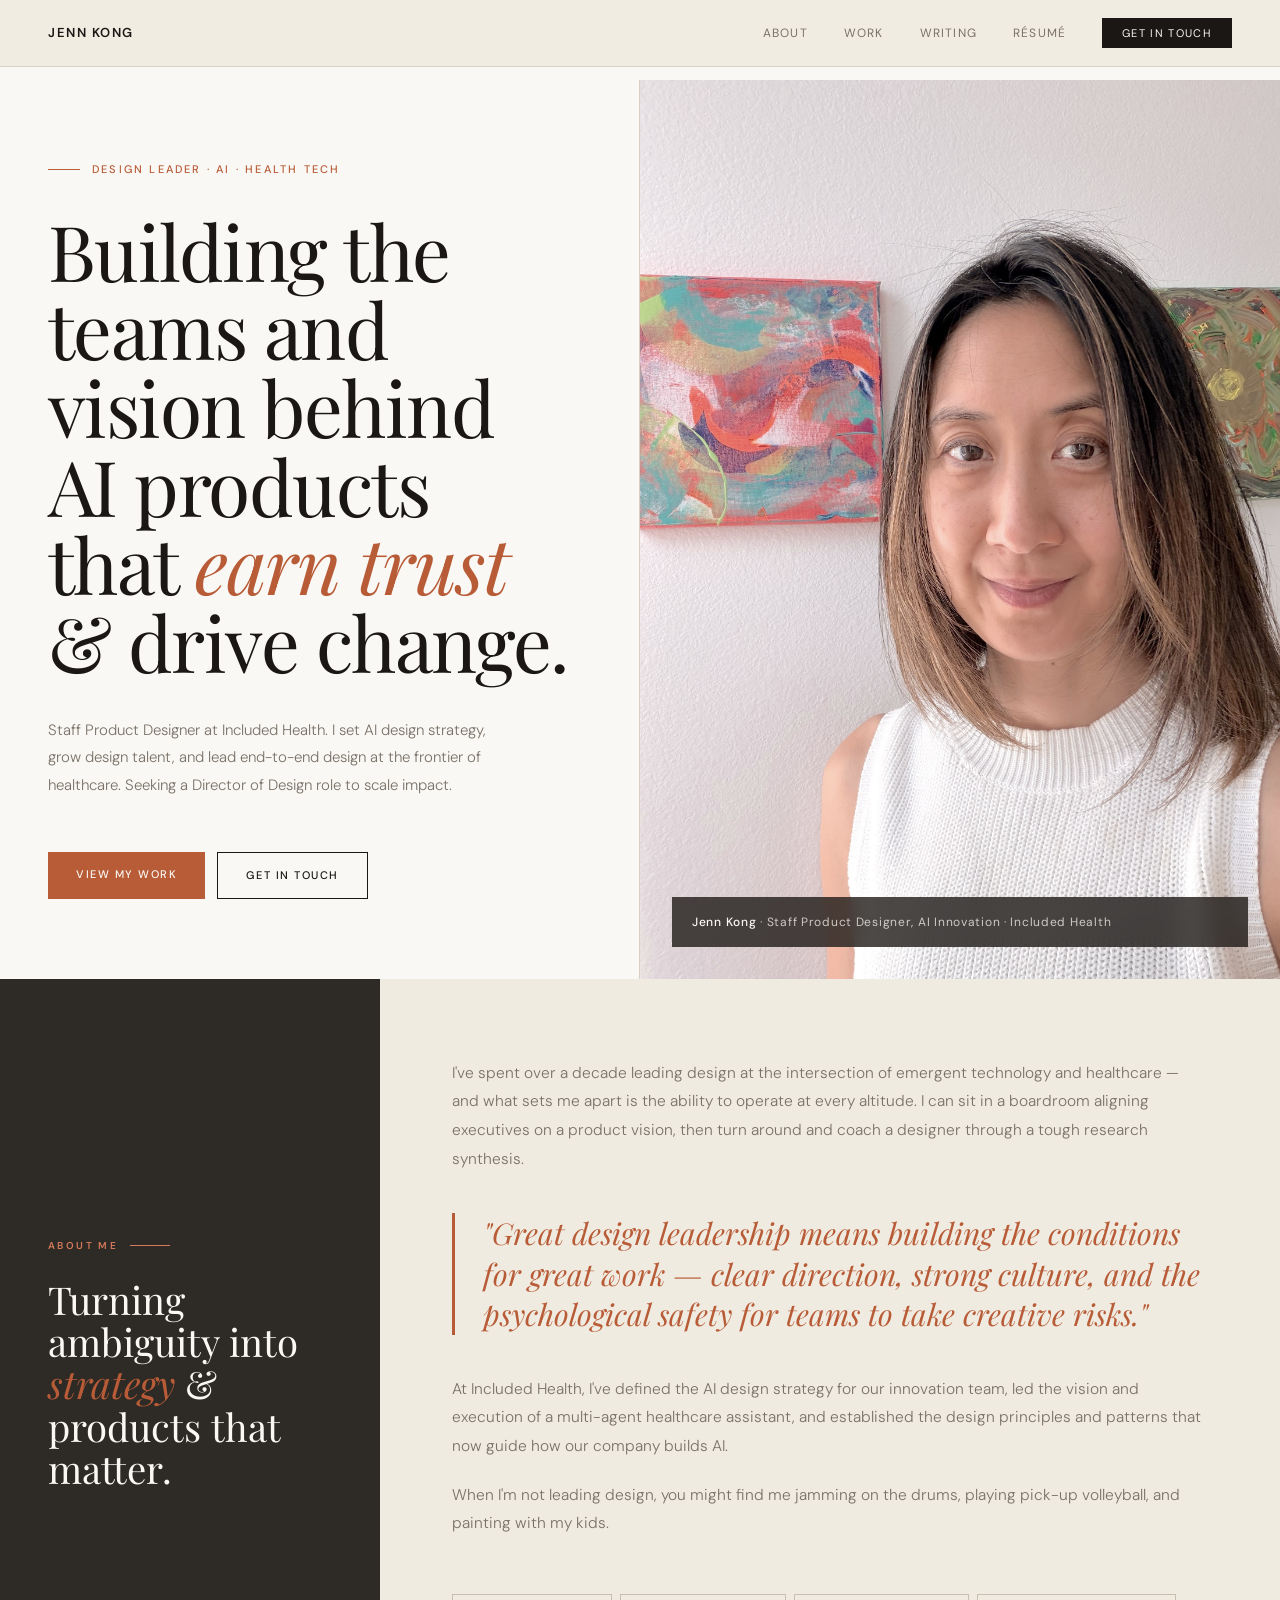
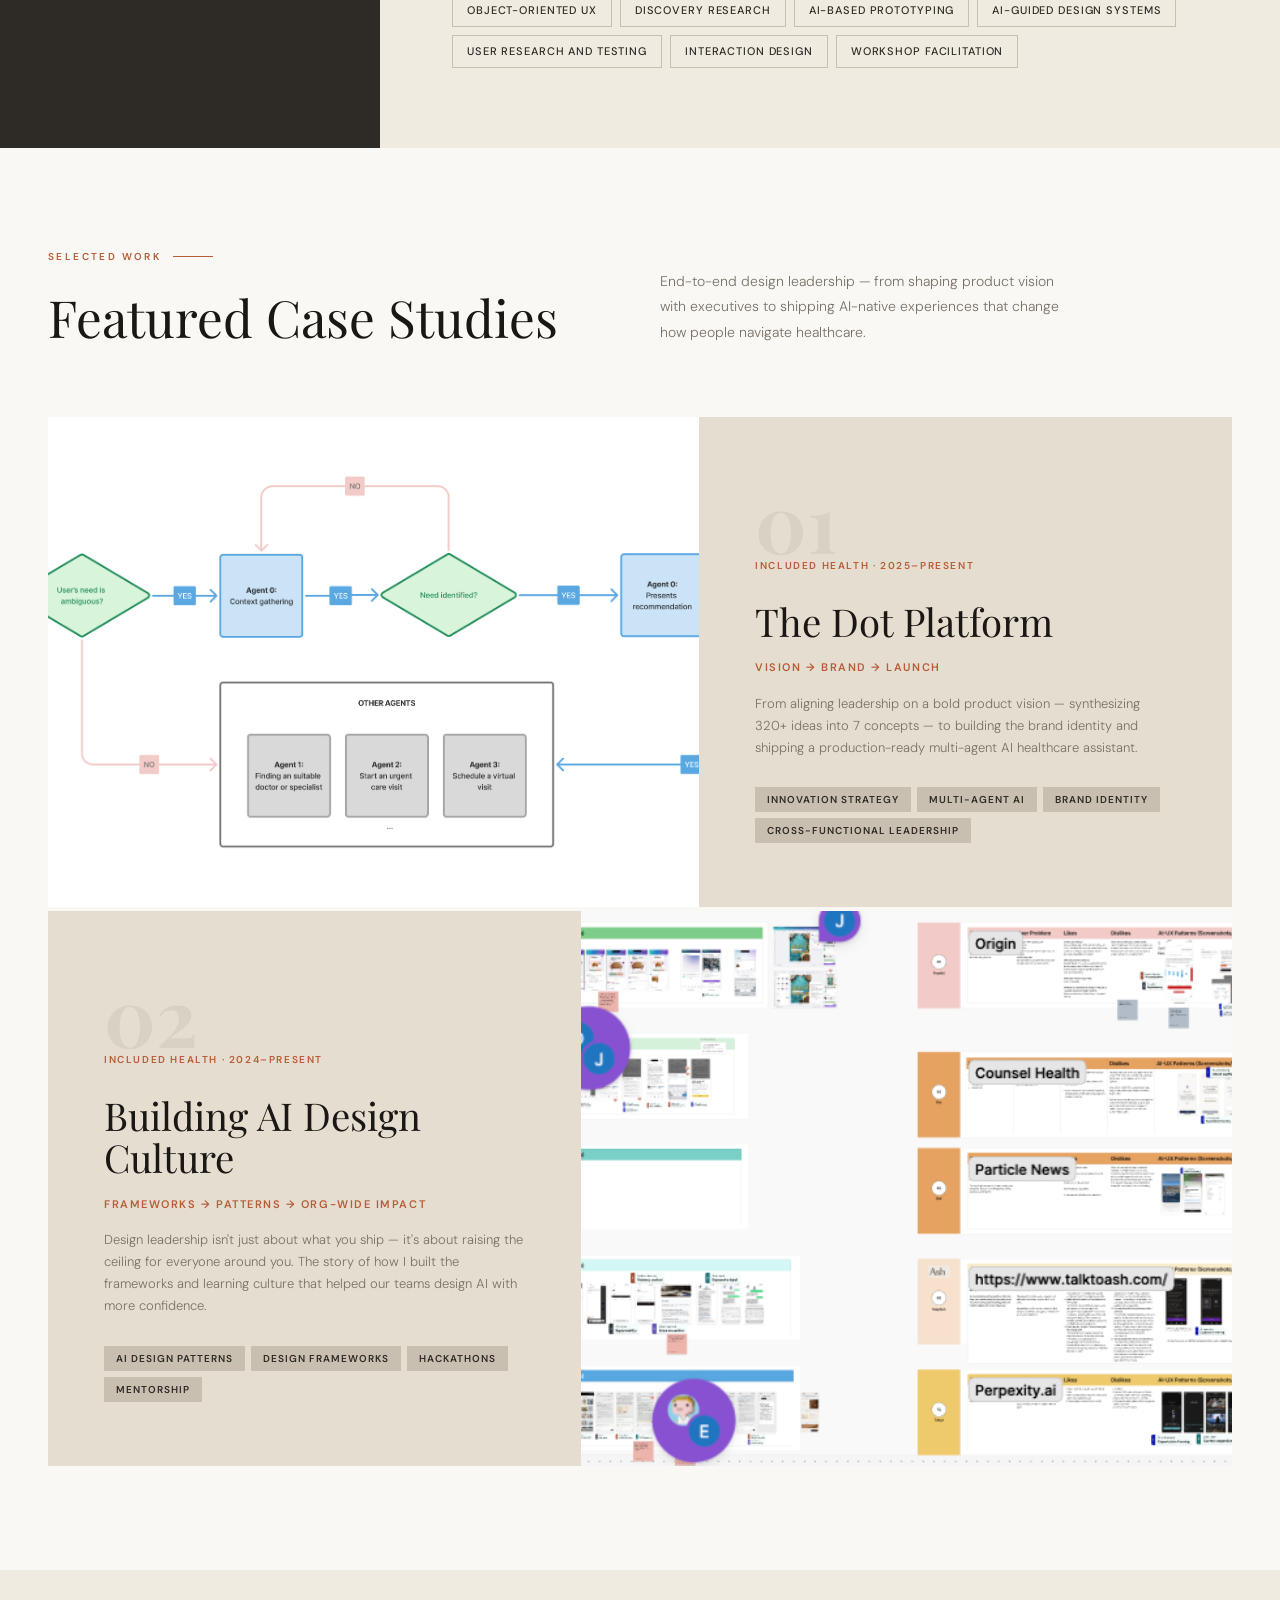
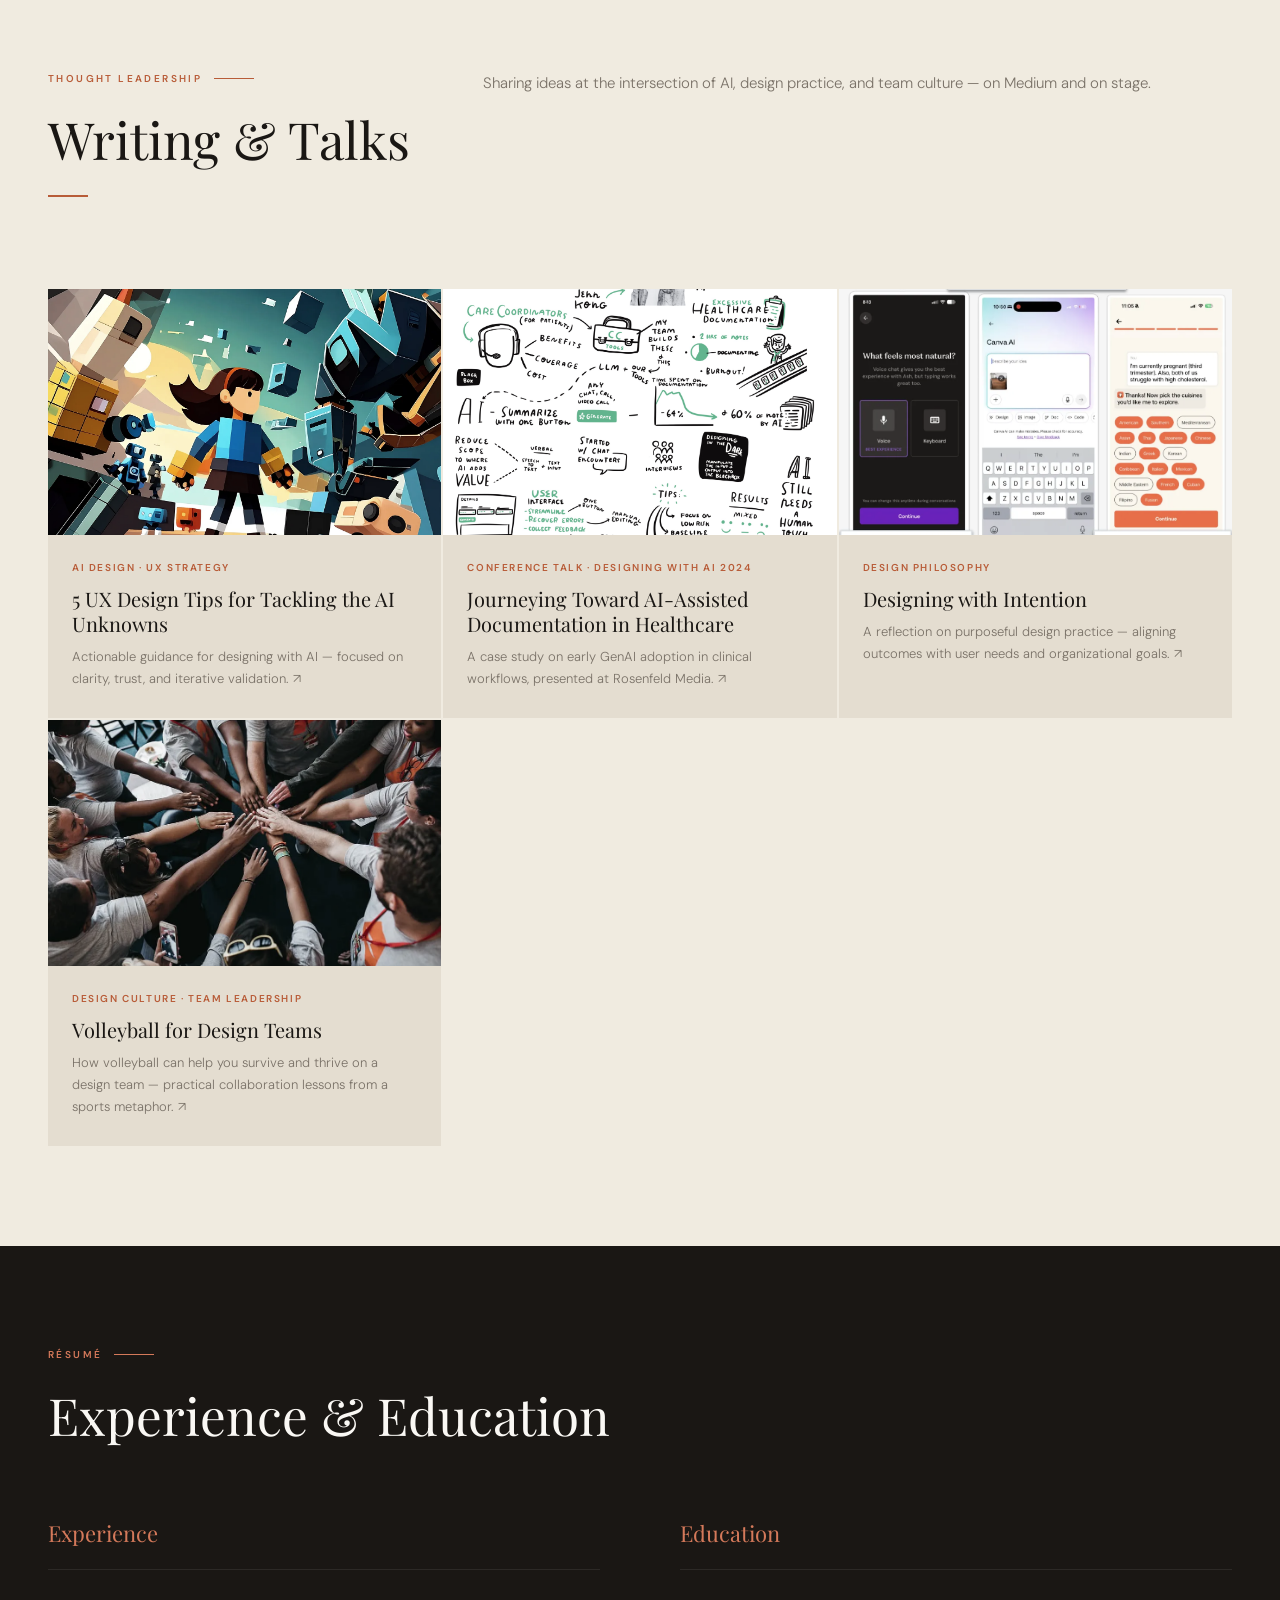
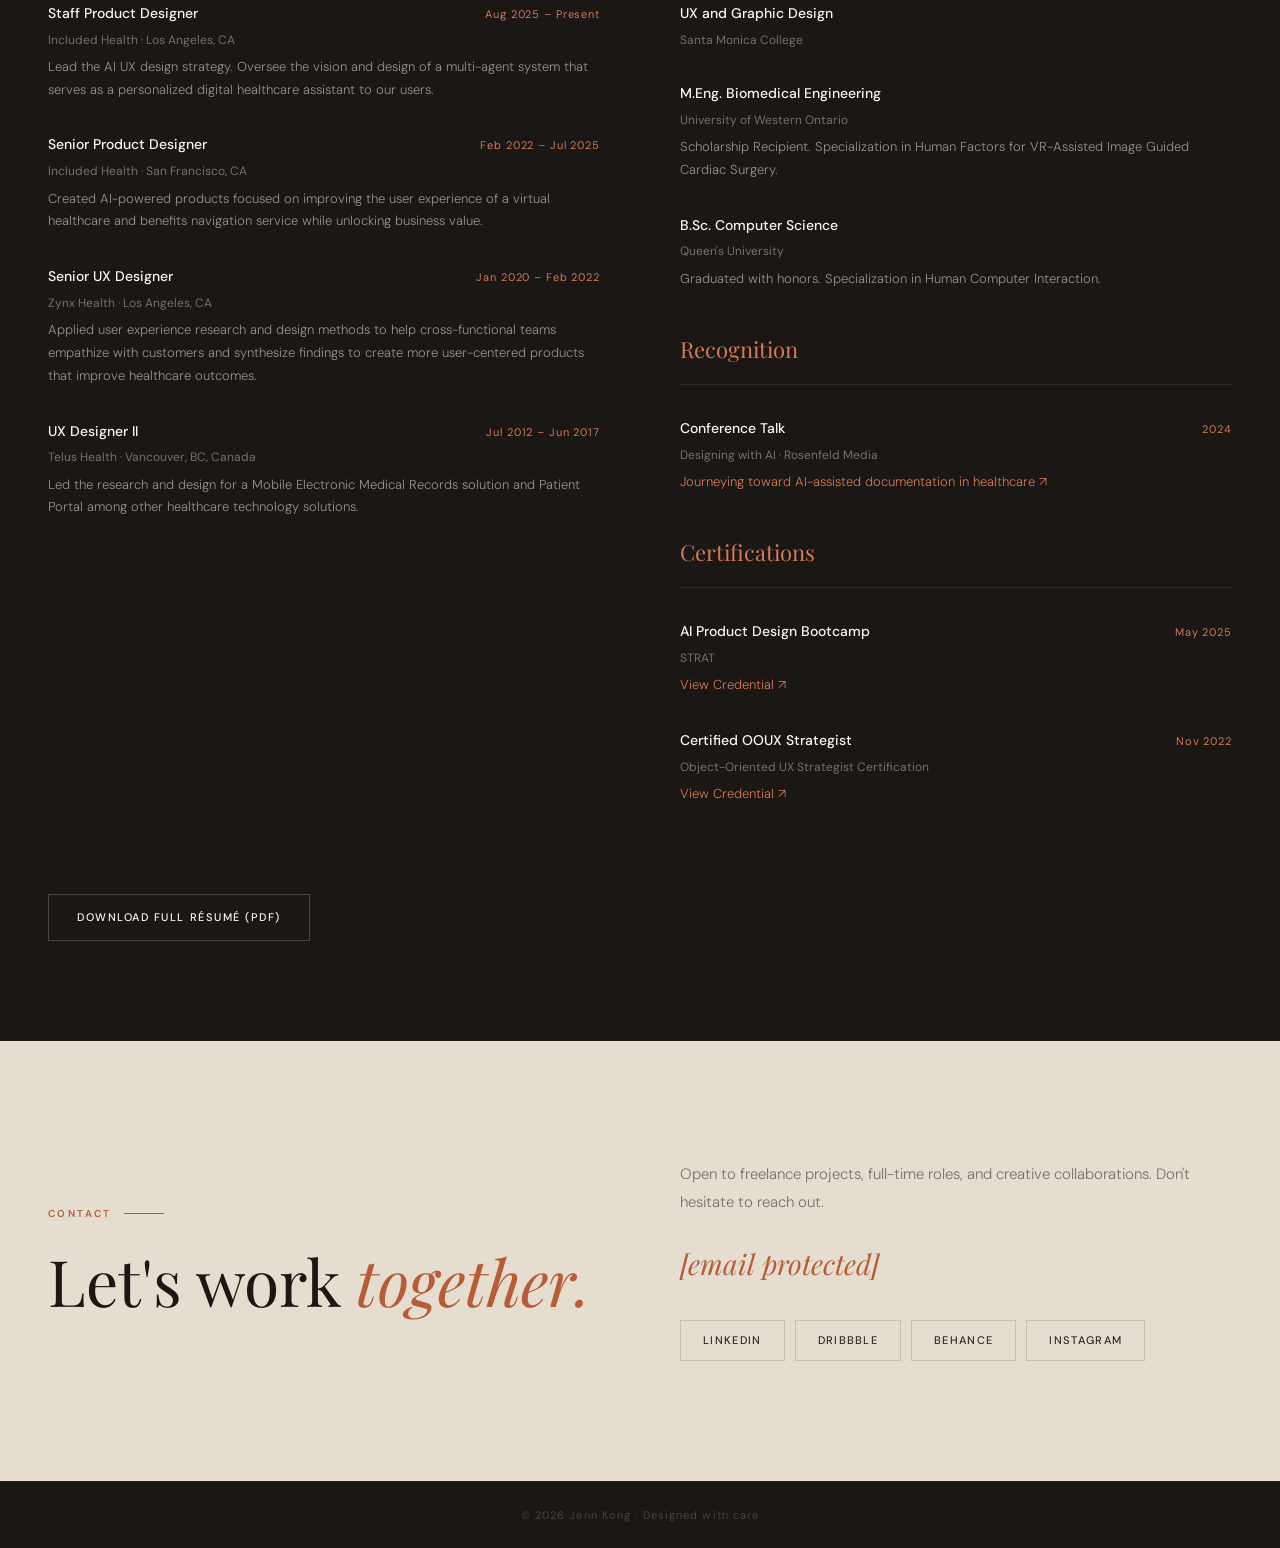
==== index.html @ 90f99210 "..." ====
<!DOCTYPE html>
<html lang="en">
<head>
  <meta charset="UTF-8" />
  <meta name="viewport" content="width=device-width, initial-scale=1.0" />
  <title>Jenn Kong — AI Design Leader</title>
  <link href="https://fonts.googleapis.com/css2?family=Playfair+Display:ital,wght@0,400;0,500;0,700;1,400;1,500&family=DM+Sans:wght@300;400;500;600&display=swap" rel="stylesheet" />
  <style>
    :root {
      --sand:      #f0ebe0;
      --stone:     #e4ddd0;
      --pebble:    #c8bfb0;
      --terra:     #b85c38;
      --terra-dk:  #8f3e22;
      --terra-lt:  #d4795a;
      --ink:       #1a1714;
      --charcoal:  #2e2a26;
      --mid:       #7a7268;
      --white:     #faf8f4;
      --border:    #d8d0c4;
    }

    *, *::before, *::after { box-sizing: border-box; margin: 0; padding: 0; }
    html { scroll-behavior: smooth; }

    body {
      font-family: 'DM Sans', sans-serif;
      background: var(--sand);
      color: var(--ink);
      font-size: 15px;
      line-height: 1.7;
      overflow-x: hidden;
    }

    /* ── NAV ── */
    nav {
      position: fixed; top: 0; left: 0; right: 0; z-index: 100;
      display: flex; justify-content: space-between; align-items: center;
      padding: 20px 48px;
      background: rgba(240,235,224,0.92);
      backdrop-filter: blur(20px);
      border-bottom: 1px solid var(--border);
    }
    .nav-logo {
      font-family: 'DM Sans', sans-serif;
      font-size: 13px; font-weight: 600; letter-spacing: 0.12em;
      color: var(--ink); text-decoration: none; text-transform: uppercase;
    }
    .nav-links { display: flex; gap: 36px; list-style: none; align-items: center; }
    .nav-links a {
      font-size: 12px; font-weight: 400; letter-spacing: 0.1em;
      text-transform: uppercase; color: var(--mid);
      text-decoration: none; transition: color 0.2s;
    }
    .nav-links a:hover { color: var(--terra); }
    .nav-cta {
      background: var(--ink); color: var(--white) !important;
      padding: 8px 20px; font-size: 11px !important; letter-spacing: 0.12em !important;
      transition: background 0.25s !important;
    }
    .nav-cta:hover { background: var(--terra) !important; color: var(--white) !important; }

    /* ── HERO ── */
    #hero {
      min-height: 100vh;
      display: grid;
      grid-template-columns: 1fr 1fr;
      padding-top: 80px;
      background: var(--white);
      overflow: hidden;
    }
    .hero-left {
      padding: 80px 64px 80px 48px;
      display: flex; flex-direction: column; justify-content: center;
      border-right: 1px solid var(--border);
    }
    .hero-eyebrow {
      font-size: 11px; font-weight: 500; letter-spacing: 0.2em;
      text-transform: uppercase; color: var(--terra);
      margin-bottom: 32px;
      display: flex; align-items: center; gap: 12px;
    }
    .hero-eyebrow::before {
      content: ''; width: 32px; height: 1px; background: var(--terra);
    }
    h1 {
      font-family: 'Playfair Display', serif;
      font-size: clamp(52px, 6vw, 82px);
      font-weight: 300; line-height: 1.02; letter-spacing: -0.02em;
      color: var(--ink); margin-bottom: 36px;
    }
    h1 em { font-style: italic; color: var(--terra); font-weight: 300; }
    .hero-sub {
      font-size: 15px; color: var(--mid); max-width: 440px;
      line-height: 1.85; margin-bottom: 52px; font-weight: 300;
    }
    .btn-row { display: flex; gap: 12px; flex-wrap: wrap; }
    .btn {
      display: inline-block; padding: 13px 28px;
      font-family: 'DM Sans', sans-serif;
      font-size: 11px; font-weight: 500; letter-spacing: 0.14em;
      text-transform: uppercase; text-decoration: none;
      transition: all 0.3s;
    }
    .btn-primary { background: var(--terra); color: var(--white); }
    .btn-primary:hover { background: var(--terra-dk); transform: translateY(-2px); }
    .btn-outline { background: transparent; color: var(--ink); border: 1px solid var(--ink); }
    .btn-outline:hover { background: var(--ink); color: var(--white); transform: translateY(-2px); }

    .hero-right {
      position: relative; overflow: hidden;
      background: var(--stone);
    }
    .hero-right img {
      width: 100%; height: 100%; object-fit: cover;
      filter: grayscale(20%);
      transition: filter 0.6s ease;
    }
    .hero-right:hover img { filter: grayscale(0%); }
    .hero-caption {
      position: absolute; bottom: 32px; left: 32px; right: 32px;
      background: rgba(26,23,20,0.78); backdrop-filter: blur(8px);
      padding: 16px 20px;
    }
    .hero-caption p {
      font-size: 12px; color: rgba(250,248,244,0.75);
      letter-spacing: 0.06em; line-height: 1.5;
    }
    .hero-caption strong { color: var(--white); font-weight: 500; }

    /* ── SECTION LABEL ── */
    .section-label {
      font-size: 10px; font-weight: 600; letter-spacing: 0.24em;
      text-transform: uppercase; color: var(--terra);
      margin-bottom: 24px;
      display: flex; align-items: center; gap: 12px;
    }
    .section-label::after {
      content: ''; flex: 1; max-width: 40px; height: 1px; background: var(--terra);
    }
    h2 {
      font-family: 'Playfair Display', serif;
      font-size: clamp(36px, 4vw, 54px); font-weight: 300;
      line-height: 1.1; color: var(--ink);
    }
    h2 em { font-style: italic; color: var(--terra); }
    .divider { width: 40px; height: 2px; background: var(--terra); margin: 28px 0; }

    /* ── ABOUT ── */
    #about {
      background: var(--sand);
      padding: 0;
      display: grid;
      grid-template-columns: 380px 1fr;
      min-height: 80vh;
    }
    .about-sidebar {
      background: var(--charcoal);
      padding: 80px 48px;
      display: flex; flex-direction: column; justify-content: center;
    }
    .about-sidebar .section-label { color: var(--terra-lt); }
    .about-sidebar .section-label::after { background: var(--terra-lt); }
    .about-sidebar h2 { color: var(--white); font-size: clamp(28px, 3vw, 40px); }
    .about-main { padding: 80px 72px; display: flex; flex-direction: column; justify-content: center; }
    .about-text p { color: var(--mid); margin-bottom: 20px; font-size: 15.5px; line-height: 1.85; font-weight: 300; }
    .pull-quote {
      font-family: 'Playfair Display', serif;
      font-size: clamp(22px, 2.5vw, 30px); font-style: italic;
      font-weight: 300; color: var(--terra);
      line-height: 1.35; margin: 40px 0;
      padding-left: 28px;
      border-left: 3px solid var(--terra);
    }
    .skills-list { display: flex; flex-wrap: wrap; gap: 8px; margin-top: 36px; }
    .skill-chip {
      padding: 6px 14px; font-size: 11px; font-weight: 500;
      letter-spacing: 0.08em; text-transform: uppercase;
      background: transparent; color: var(--charcoal);
      border: 1px solid var(--pebble);
      transition: all 0.25s;
    }
    .skill-chip:hover { background: var(--charcoal); color: var(--sand); border-color: var(--charcoal); }

    /* ── PROJECTS ── */
    #projects { background: var(--white); padding: 100px 48px; }
    .projects-header {
      display: grid; grid-template-columns: 1fr 1fr;
      align-items: end; gap: 40px; margin-bottom: 72px;
    }
    .projects-header-right p {
      font-size: 14px; color: var(--mid); line-height: 1.8; font-weight: 300;
      max-width: 400px;
    }

    /* Featured cards — asymmetric editorial layout */
    .featured-card {
      display: grid; grid-template-columns: 55% 1fr;
      background: var(--sand); overflow: hidden;
      margin-bottom: 4px;
      text-decoration: none; color: inherit;
      transition: opacity 0.3s;
    }
    .featured-card:hover { opacity: 0.92; }
    .featured-card-reverse { grid-template-columns: 1fr 55%; }
    .featured-card-reverse .featured-card-img { order: 2; }
    .featured-card-reverse .featured-card-info { order: 1; }

    .featured-card-img {
      overflow: hidden; aspect-ratio: unset; min-height: 420px;
    }
    .featured-card-img .project-img {
      width: 100%; height: 100%; object-fit: cover;
      filter: grayscale(30%);
      transition: filter 0.6s ease, transform 0.6s ease;
    }
    .featured-card:hover .featured-card-img .project-img {
      filter: grayscale(0%); transform: scale(1.03);
    }
    .featured-card-info {
      padding: 64px 56px;
      display: flex; flex-direction: column; justify-content: center; gap: 16px;
      background: var(--stone);
    }
    .featured-card-num {
      font-family: 'Playfair Display', serif;
      font-size: 80px; font-weight: 700; color: rgba(26,23,20,0.06);
      line-height: 1; margin-bottom: -20px;
    }
    .featured-card-title {
      font-family: 'Playfair Display', serif;
      font-size: clamp(28px, 3vw, 40px); font-weight: 300;
      color: var(--ink); line-height: 1.1;
    }
    .featured-card-subtitle {
      font-size: 11px; font-weight: 600; letter-spacing: 0.14em;
      color: var(--terra); text-transform: uppercase;
    }
    .featured-card-tags { display: flex; flex-wrap: wrap; gap: 6px; margin-top: 12px; }
    .featured-tag {
      padding: 4px 12px; font-size: 10px; font-weight: 600;
      letter-spacing: 0.1em; text-transform: uppercase;
      background: var(--pebble); color: var(--charcoal);
    }
    @media (max-width: 900px) {
      .featured-card, .featured-card-reverse { grid-template-columns: 1fr; }
      .featured-card-reverse .featured-card-img { order: 0; }
      .featured-card-reverse .featured-card-info { order: 0; }
      .featured-card-img { min-height: 280px; }
      .featured-card-info { padding: 40px 32px; }
    }

    /* Writing grid */
    #writing { background: var(--sand); padding: 100px 48px; }
    .writing-header {
      display: grid; grid-template-columns: 1fr 2fr;
      gap: 60px; align-items: start; margin-bottom: 64px;
    }
    .projects-grid { display: grid; grid-template-columns: repeat(3, 1fr); gap: 2px; }
    .project-card {
      background: var(--stone); overflow: hidden;
      text-decoration: none; color: inherit; display: block;
      transition: background 0.3s;
    }
    .project-card:hover { background: var(--pebble); }
    .project-thumb {
      aspect-ratio: 16/10; overflow: hidden; position: relative;
      display: flex; align-items: center; justify-content: center;
      font-size: 11px; letter-spacing: 0.1em; text-transform: uppercase;
      color: var(--mid);
    }
    .project-thumb-1, .project-thumb-2, .project-thumb-3,
    .project-thumb-4, .project-thumb-5, .project-thumb-6 {
      background: var(--charcoal);
    }
    .project-info { padding: 24px 24px 28px; }
    .project-category {
      font-size: 10px; letter-spacing: 0.16em; text-transform: uppercase;
      color: var(--terra); font-weight: 600; margin-bottom: 10px;
    }
    .project-title {
      font-family: 'Playfair Display', serif;
      font-size: 20px; font-weight: 300; color: var(--ink);
      margin-bottom: 10px; line-height: 1.25;
    }
    .project-desc { font-size: 13px; color: var(--mid); line-height: 1.7; font-weight: 300; }

    .project-img {
      width: 100%; height: 100%; object-fit: cover;
      filter: grayscale(20%);
      transition: filter 0.5s ease, transform 0.5s ease;
      display: block;
    }
    .project-card:hover .project-img { filter: grayscale(0%); transform: scale(1.04); }
    .project-thumb img.project-img { position: absolute; inset: 0; }

    /* ── RESUME ── */
    #resume {
      background: var(--ink); color: var(--white);
      padding: 100px 48px;
    }
    #resume .section-label { color: var(--terra-lt); }
    #resume .section-label::after { background: var(--terra-lt); }
    #resume h2 { color: var(--white); margin-bottom: 72px; }
    .resume-layout { display: grid; grid-template-columns: 1fr 1fr; gap: 80px; }
    .resume-section h3 {
      font-family: 'Playfair Display', serif;
      font-size: 22px; font-weight: 300; color: var(--terra-lt);
      margin-bottom: 32px; padding-bottom: 16px;
      border-bottom: 1px solid rgba(255,255,255,0.08);
    }
    .resume-item { margin-bottom: 32px; }
    .resume-item-header {
      display: flex; justify-content: space-between; align-items: baseline;
      margin-bottom: 4px; gap: 12px;
    }
    .resume-role { font-weight: 500; font-size: 14px; color: var(--white); }
    .resume-date {
      font-size: 11px; color: var(--terra-lt); letter-spacing: 0.08em;
      white-space: nowrap; font-weight: 400;
    }
    .resume-place { font-size: 12px; color: rgba(250,248,244,0.4); margin-bottom: 6px; }
    .resume-desc { font-size: 13px; color: rgba(250,248,244,0.55); line-height: 1.75; font-weight: 300; }
    .resume-desc a { color: var(--terra-lt); text-decoration: none; }
    .resume-desc a:hover { opacity: 0.75; }
    .resume-btn-row { margin-top: 56px; }

    /* ── CONTACT ── */
    #contact { background: var(--stone); padding: 120px 48px; }
    .contact-inner {
      display: grid; grid-template-columns: 1fr 1fr;
      gap: 80px; align-items: center;
    }
    .contact-left h2 { font-size: clamp(42px, 5vw, 72px); }
    .contact-right { display: flex; flex-direction: column; gap: 24px; }
    .contact-sub {
      font-size: 15px; color: var(--mid); line-height: 1.85; font-weight: 300;
    }
    .contact-email {
      font-family: 'Playfair Display', serif;
      font-size: clamp(20px, 2.5vw, 28px); font-style: italic;
      color: var(--terra); text-decoration: none; font-weight: 300;
      transition: color 0.2s;
    }
    .contact-email:hover { color: var(--terra-dk); }
    .contact-links { display: flex; gap: 10px; flex-wrap: wrap; margin-top: 8px; }
    .contact-link {
      display: inline-block; padding: 10px 22px;
      font-size: 11px; font-weight: 500; letter-spacing: 0.12em;
      text-transform: uppercase; text-decoration: none;
      border: 1px solid var(--pebble); color: var(--charcoal);
      transition: all 0.3s;
    }
    .contact-link:hover { background: var(--ink); color: var(--white); border-color: var(--ink); }

    /* ── FOOTER ── */
    footer {
      background: var(--ink); color: rgba(250,248,244,0.2);
      text-align: center; font-size: 11px; letter-spacing: 0.1em;
      padding: 24px 48px; border-top: 1px solid rgba(255,255,255,0.05);
    }

    /* ── ANIMATIONS ── */
    @keyframes fadeUp {
      from { opacity: 0; transform: translateY(32px); }
      to   { opacity: 1; transform: translateY(0); }
    }
    .reveal {
      opacity: 0; transform: translateY(24px);
      transition: opacity 0.9s cubic-bezier(0.16,1,0.3,1), transform 0.9s cubic-bezier(0.16,1,0.3,1);
    }
    .reveal.visible { opacity: 1; transform: translateY(0); }

    /* ── RESPONSIVE ── */
    @media (max-width: 1024px) {
      #hero { grid-template-columns: 1fr; }
      .hero-right { min-height: 50vw; }
      #about { grid-template-columns: 1fr; }
      .about-sidebar { padding: 60px 40px; }
      .about-main { padding: 60px 40px; }
      .projects-header { grid-template-columns: 1fr; }
      .contact-inner { grid-template-columns: 1fr; }
      .writing-header { grid-template-columns: 1fr; }
    }
    @media (max-width: 900px) {
      nav { padding: 18px 24px; }
      #hero, #about { padding-top: 0; }
      .hero-left { padding: 60px 28px; }
      #projects, #writing, #resume, #contact { padding: 72px 28px; }
      .resume-layout { grid-template-columns: 1fr; gap: 48px; }
      .projects-grid { grid-template-columns: 1fr 1fr; }
    }
    @media (max-width: 600px) {
      .nav-links { display: none; }
      .projects-grid { grid-template-columns: 1fr; }
    }
  </style>
</head>
<body>

  <!-- NAV -->
  <nav>
    <a href="#hero" class="nav-logo">Jenn Kong</a>
    <ul class="nav-links">
      <li><a href="#about">About</a></li>
      <li><a href="#projects">Work</a></li>
      <li><a href="#writing">Writing</a></li>
      <li><a href="#resume">Résumé</a></li>
      <li><a href="#contact" class="nav-cta">Get In Touch</a></li>
    </ul>
  </nav>

  <!-- HERO -->
  <section id="hero">
    <div class="hero-left">
      <div class="hero-eyebrow">Design Leader · AI · Health Tech</div>
      <h1>Building the teams and vision behind AI products that <em>earn trust</em> & drive change.</h1>
      <p class="hero-sub">Staff Product Designer at Included Health. I set AI design strategy, grow design talent, and lead end-to-end design at the frontier of healthcare. Seeking a Director of Design role to scale impact.</p>
      <div class="btn-row">
        <a href="#projects" class="btn btn-primary">View My Work</a>
        <a href="#contact" class="btn btn-outline">Get In Touch</a>
      </div>
    </div>
    <div class="hero-right">
      <img src="images/profilepic.jpeg" alt="Jenn Kong" />
      <div class="hero-caption">
        <p><strong>Jenn Kong</strong> · Staff Product Designer, AI Innovation · Included Health</p>
      </div>
    </div>
  </section>

  <!-- ABOUT -->
  <section id="about">
    <div class="about-sidebar reveal">
      <div class="section-label">About Me</div>
      <h2>Turning ambiguity into <em>strategy</em> & products that matter.</h2>
    </div>
    <div class="about-main reveal">
      <div class="about-text">
        <p>I've spent over a decade leading design at the intersection of emergent technology and healthcare — and what sets me apart is the ability to operate at every altitude. I can sit in a boardroom aligning executives on a product vision, then turn around and coach a designer through a tough research synthesis.</p>
        <div class="pull-quote">"Great design leadership means building the conditions for great work — clear direction, strong culture, and the psychological safety for teams to take creative risks."</div>
        <p>At Included Health, I've defined the AI design strategy for our innovation team, led the vision and execution of a multi-agent healthcare assistant, and established the design principles and patterns that now guide how our company builds AI.</p>
        <p>When I'm not leading design, you might find me jamming on the drums, playing pick-up volleyball, and painting with my kids.</p>
      </div>
      <div class="skills-list">
        <span class="skill-chip">Object-oriented UX</span>
        <span class="skill-chip">Discovery Research</span>
        <span class="skill-chip">AI-based Prototyping</span>
        <span class="skill-chip">AI-guided Design Systems</span>
        <span class="skill-chip">User Research and Testing</span>
        <span class="skill-chip">Interaction Design</span>
        <span class="skill-chip">Workshop Facilitation</span>
      </div>
    </div>
  </section>

  <!-- PROJECTS -->
  <section id="projects">
    <div class="projects-header reveal">
      <div>
        <div class="section-label">Selected Work</div>
        <h2>Featured Case Studies</h2>
      </div>
      <div class="projects-header-right">
        <p>End-to-end design leadership — from shaping product vision with executives to shipping AI-native experiences that change how people navigate healthcare.</p>
      </div>
    </div>

    <a href="case-studies/DotPlatform.html" class="featured-card reveal">
      <div class="featured-card-img">
        <img src="images/multi-agent-flow.png" alt="The Dot Platform" class="project-img" />
      </div>
      <div class="featured-card-info">
        <div class="featured-card-num">01</div>
        <div class="project-category">Included Health · 2025–Present</div>
        <div class="featured-card-title">The Dot Platform</div>
        <p class="featured-card-subtitle">Vision → Brand → Launch</p>
        <p class="project-desc">From aligning leadership on a bold product vision — synthesizing 320+ ideas into 7 concepts — to building the brand identity and shipping a production-ready multi-agent AI healthcare assistant.</p>
        <div class="featured-card-tags">
          <span class="featured-tag">Innovation Strategy</span>
          <span class="featured-tag">Multi-Agent AI</span>
          <span class="featured-tag">Brand Identity</span>
          <span class="featured-tag">Cross-functional Leadership</span>
        </div>
      </div>
    </a>

    <a href="case-studies/design-system.html" class="featured-card featured-card-reverse reveal">
      <div class="featured-card-img">
        <img src="images/AI-Design-Patterns-workshop.png" alt="Building AI Design Culture" class="project-img" />
      </div>
      <div class="featured-card-info">
        <div class="featured-card-num">02</div>
        <div class="project-category">Included Health · 2024–Present</div>
        <div class="featured-card-title">Building AI Design Culture</div>
        <p class="featured-card-subtitle">Frameworks → Patterns → Org-wide Impact</p>
        <p class="project-desc">Design leadership isn't just about what you ship — it's about raising the ceiling for everyone around you. The story of how I built the frameworks and learning culture that helped our teams design AI with more confidence.</p>
        <div class="featured-card-tags">
          <span class="featured-tag">AI Design Patterns</span>
          <span class="featured-tag">Design Frameworks</span>
          <span class="featured-tag">Hackathons</span>
          <span class="featured-tag">Mentorship</span>
        </div>
      </div>
    </a>
  </section>

  <!-- WRITING -->
  <section id="writing">
    <div class="writing-header reveal">
      <div>
        <div class="section-label">Thought Leadership</div>
        <h2>Writing &amp; Talks</h2>
        <div class="divider"></div>
      </div>
      <div>
        <p style="font-size:15px; color:var(--mid); line-height:1.85; font-weight:300;">Sharing ideas at the intersection of AI, design practice, and team culture — on Medium and on stage.</p>
      </div>
    </div>
    <div class="projects-grid">

      <a href="https://medium.com/@jennifer.kong/5-ux-design-tips-for-tackling-the-ai-unknowns-27feb97d7f80" target="_blank" class="project-card reveal">
        <div class="project-thumb project-thumb-4" style="padding:0; position:relative;">
          <img src="images/writing-ai-tips.webp" alt="5 UX Design Tips for Tackling the AI Unknowns" class="project-img" onerror="this.style.display='none'; this.parentElement.style.display='flex'; this.parentElement.innerHTML='<span style=\'font-size:11px;letter-spacing:0.1em;text-transform:uppercase;color:var(--mid)\'>Medium · Article</span>';" />
        </div>
        <div class="project-info">
          <div class="project-category">AI Design · UX Strategy</div>
          <div class="project-title">5 UX Design Tips for Tackling the AI Unknowns</div>
          <p class="project-desc">Actionable guidance for designing with AI — focused on clarity, trust, and iterative validation. ↗</p>
        </div>
      </a>

      <a href="https://rosenverse.rosenfeldmedia.com/videos/case-study-journeying-toward-ai-assisted-documentation-in-healthcare" target="_blank" class="project-card reveal">
        <div class="project-thumb project-thumb-3" style="padding:0; position:relative;">
          <img src="images/writing-rosenfeld-talk.png" alt="Journeying Toward AI-Assisted Documentation in Healthcare" class="project-img" onerror="this.style.display='none'; this.parentElement.style.display='flex'; this.parentElement.innerHTML='<span style=\'font-size:11px;letter-spacing:0.1em;text-transform:uppercase;color:var(--mid)\'>Rosenfeld · Talk</span>';" />
        </div>
        <div class="project-info">
          <div class="project-category">Conference Talk · Designing with AI 2024</div>
          <div class="project-title">Journeying Toward AI-Assisted Documentation in Healthcare</div>
          <p class="project-desc">A case study on early GenAI adoption in clinical workflows, presented at Rosenfeld Media. ↗</p>
        </div>
      </a>

      <a href="https://medium.com/@jennifer.kong/designing-with-intention-16508daa57da" target="_blank" class="project-card reveal">
        <div class="project-thumb project-thumb-5" style="padding:0; position:relative;">
          <img src="images/writing-designing-intention.webp" alt="Designing with Intention" class="project-img" onerror="this.style.display='none'; this.parentElement.style.display='flex'; this.parentElement.innerHTML='<span style=\'font-size:11px;letter-spacing:0.1em;text-transform:uppercase;color:var(--mid)\'>Medium · Article</span>';" />
        </div>
        <div class="project-info">
          <div class="project-category">Design Philosophy</div>
          <div class="project-title">Designing with Intention</div>
          <p class="project-desc">A reflection on purposeful design practice — aligning outcomes with user needs and organizational goals. ↗</p>
        </div>
      </a>

      <a href="https://medium.com/included-health-design/how-volleyball-can-help-you-to-survive-and-thrive-on-a-design-team-a57044cc815b" target="_blank" class="project-card reveal">
        <div class="project-thumb project-thumb-1" style="padding:0; position:relative;">
          <img src="images/writing-volleyball.webp" alt="Volleyball for Design Teams" class="project-img" onerror="this.style.display='none'; this.parentElement.style.display='flex'; this.parentElement.innerHTML='<span style=\'font-size:11px;letter-spacing:0.1em;text-transform:uppercase;color:var(--mid)\'>Medium · Article</span>';" />
        </div>
        <div class="project-info">
          <div class="project-category">Design Culture · Team Leadership</div>
          <div class="project-title">Volleyball for Design Teams</div>
          <p class="project-desc">How volleyball can help you survive and thrive on a design team — practical collaboration lessons from a sports metaphor. ↗</p>
        </div>
      </a>

    </div>
  </section>

  <!-- RESUME -->
  <section id="resume">
    <div class="reveal">
      <div class="section-label">Résumé</div>
      <h2>Experience &amp; Education</h2>
    </div>
    <div class="resume-layout">
      <div class="resume-section reveal">
        <h3>Experience</h3>
        <div class="resume-item">
          <div class="resume-item-header">
            <span class="resume-role">Staff Product Designer</span>
            <span class="resume-date">Aug 2025 – Present</span>
          </div>
          <div class="resume-place">Included Health · Los Angeles, CA</div>
          <p class="resume-desc">Lead the AI UX design strategy. Oversee the vision and design of a multi-agent system that serves as a personalized digital healthcare assistant to our users.</p>
        </div>
        <div class="resume-item">
          <div class="resume-item-header">
            <span class="resume-role">Senior Product Designer</span>
            <span class="resume-date">Feb 2022 – Jul 2025</span>
          </div>
          <div class="resume-place">Included Health · San Francisco, CA</div>
          <p class="resume-desc">Created AI-powered products focused on improving the user experience of a virtual healthcare and benefits navigation service while unlocking business value.</p>
        </div>
        <div class="resume-item">
          <div class="resume-item-header">
            <span class="resume-role">Senior UX Designer</span>
            <span class="resume-date">Jan 2020 – Feb 2022</span>
          </div>
          <div class="resume-place">Zynx Health · Los Angeles, CA</div>
          <p class="resume-desc">Applied user experience research and design methods to help cross-functional teams empathize with customers and synthesize findings to create more user-centered products that improve healthcare outcomes.</p>
        </div>
        <div class="resume-item">
          <div class="resume-item-header">
            <span class="resume-role">UX Designer II</span>
            <span class="resume-date">Jul 2012 – Jun 2017</span>
          </div>
          <div class="resume-place">Telus Health · Vancouver, BC, Canada</div>
          <p class="resume-desc">Led the research and design for a Mobile Electronic Medical Records solution and Patient Portal among other healthcare technology solutions.</p>
        </div>
      </div>
      <div class="resume-section reveal">
        <h3>Education</h3>
        <div class="resume-item">
          <div class="resume-item-header"><span class="resume-role">UX and Graphic Design</span></div>
          <div class="resume-place">Santa Monica College</div>
        </div>
        <div class="resume-item">
          <div class="resume-item-header"><span class="resume-role">M.Eng. Biomedical Engineering</span></div>
          <div class="resume-place">University of Western Ontario</div>
          <p class="resume-desc">Scholarship Recipient. Specialization in Human Factors for VR-Assisted Image Guided Cardiac Surgery.</p>
        </div>
        <div class="resume-item">
          <div class="resume-item-header"><span class="resume-role">B.Sc. Computer Science</span></div>
          <div class="resume-place">Queen's University</div>
          <p class="resume-desc">Graduated with honors. Specialization in Human Computer Interaction.</p>
        </div>
        <h3 style="margin-top:40px;">Recognition</h3>
        <div class="resume-item">
          <div class="resume-item-header">
            <span class="resume-role">Conference Talk</span>
            <span class="resume-date">2024</span>
          </div>
          <div class="resume-place">Designing with AI · Rosenfeld Media</div>
          <p class="resume-desc"><a href="https://rosenverse.rosenfeldmedia.com/videos/case-study-journeying-toward-ai-assisted-documentation-in-healthcare" target="_blank">Journeying toward AI-assisted documentation in healthcare ↗</a></p>
        </div>
        <h3 style="margin-top:40px;">Certifications</h3>
        <div class="resume-item">
          <div class="resume-item-header">
            <span class="resume-role">AI Product Design Bootcamp</span>
            <span class="resume-date">May 2025</span>
          </div>
          <div class="resume-place">STRAT</div>
          <p class="resume-desc"><a href="https://drive.google.com/file/d/15HrHI116fsYMPHc-T-d07sj5H5gSKpmk/view" target="_blank">View Credential ↗</a></p>
        </div>
        <div class="resume-item">
          <div class="resume-item-header">
            <span class="resume-role">Certified OOUX Strategist</span>
            <span class="resume-date">Nov 2022</span>
          </div>
          <div class="resume-place">Object-Oriented UX Strategist Certification</div>
          <p class="resume-desc"><a href="https://ooux.com/people/jenniferkong" target="_blank">View Credential ↗</a></p>
        </div>
      </div>
    </div>
    <div class="resume-btn-row reveal">
      <a href="#" class="btn btn-outline" style="border-color:rgba(255,255,255,0.2); color:var(--white);">Download Full Résumé (PDF)</a>
    </div>
  </section>

  <!-- CONTACT -->
  <section id="contact">
    <div class="contact-inner reveal">
      <div class="contact-left">
        <div class="section-label">Contact</div>
        <h2>Let's work <em>together.</em></h2>
      </div>
      <div class="contact-right">
        <p class="contact-sub">Open to freelance projects, full-time roles, and creative collaborations. Don't hesitate to reach out.</p>
        <a href="/cdn-cgi/l/email-protection#8be3eee7e7e4cbe1eee5e5e0e4e5eca5e8e4e6" class="contact-email"><span class="__cf_email__" data-cfemail="264e434a4a49664c4348484d4948410845494b">[email&#160;protected]</span></a>
        <div class="contact-links">
          <a href="#" class="contact-link">LinkedIn</a>
          <a href="#" class="contact-link">Dribbble</a>
          <a href="#" class="contact-link">Behance</a>
          <a href="#" class="contact-link">Instagram</a>
        </div>
      </div>
    </div>
  </section>

  <!-- FOOTER -->
  <footer>
    <span>© 2026 Jenn Kong · Designed with care</span>
  </footer>

  <script>
    const reveals = document.querySelectorAll('.reveal');
    const observer = new IntersectionObserver((entries) => {
      entries.forEach((entry) => {
        if (entry.isIntersecting) {
          entry.target.classList.add('visible');
          observer.unobserve(entry.target);
        }
      });
    }, { threshold: 0.08 });
    reveals.forEach(el => observer.observe(el));
  </script>
</body>
</html>
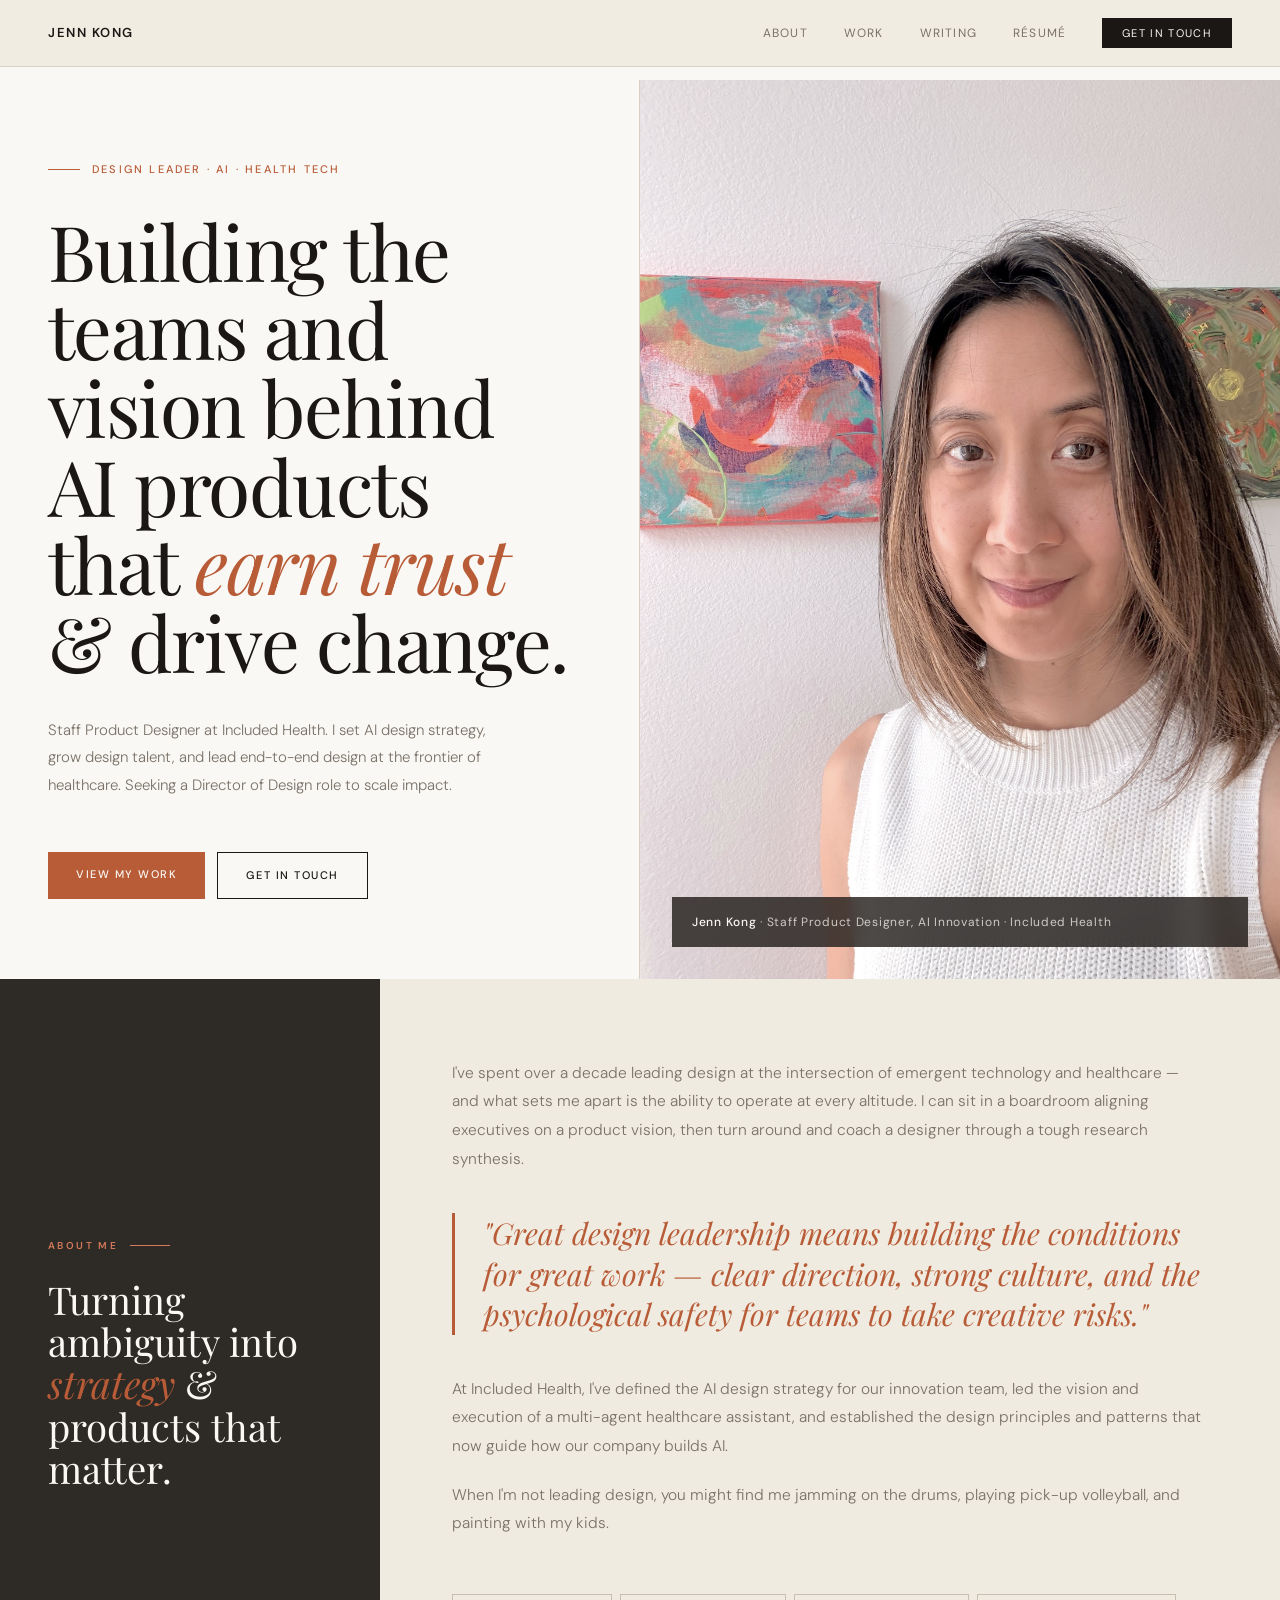
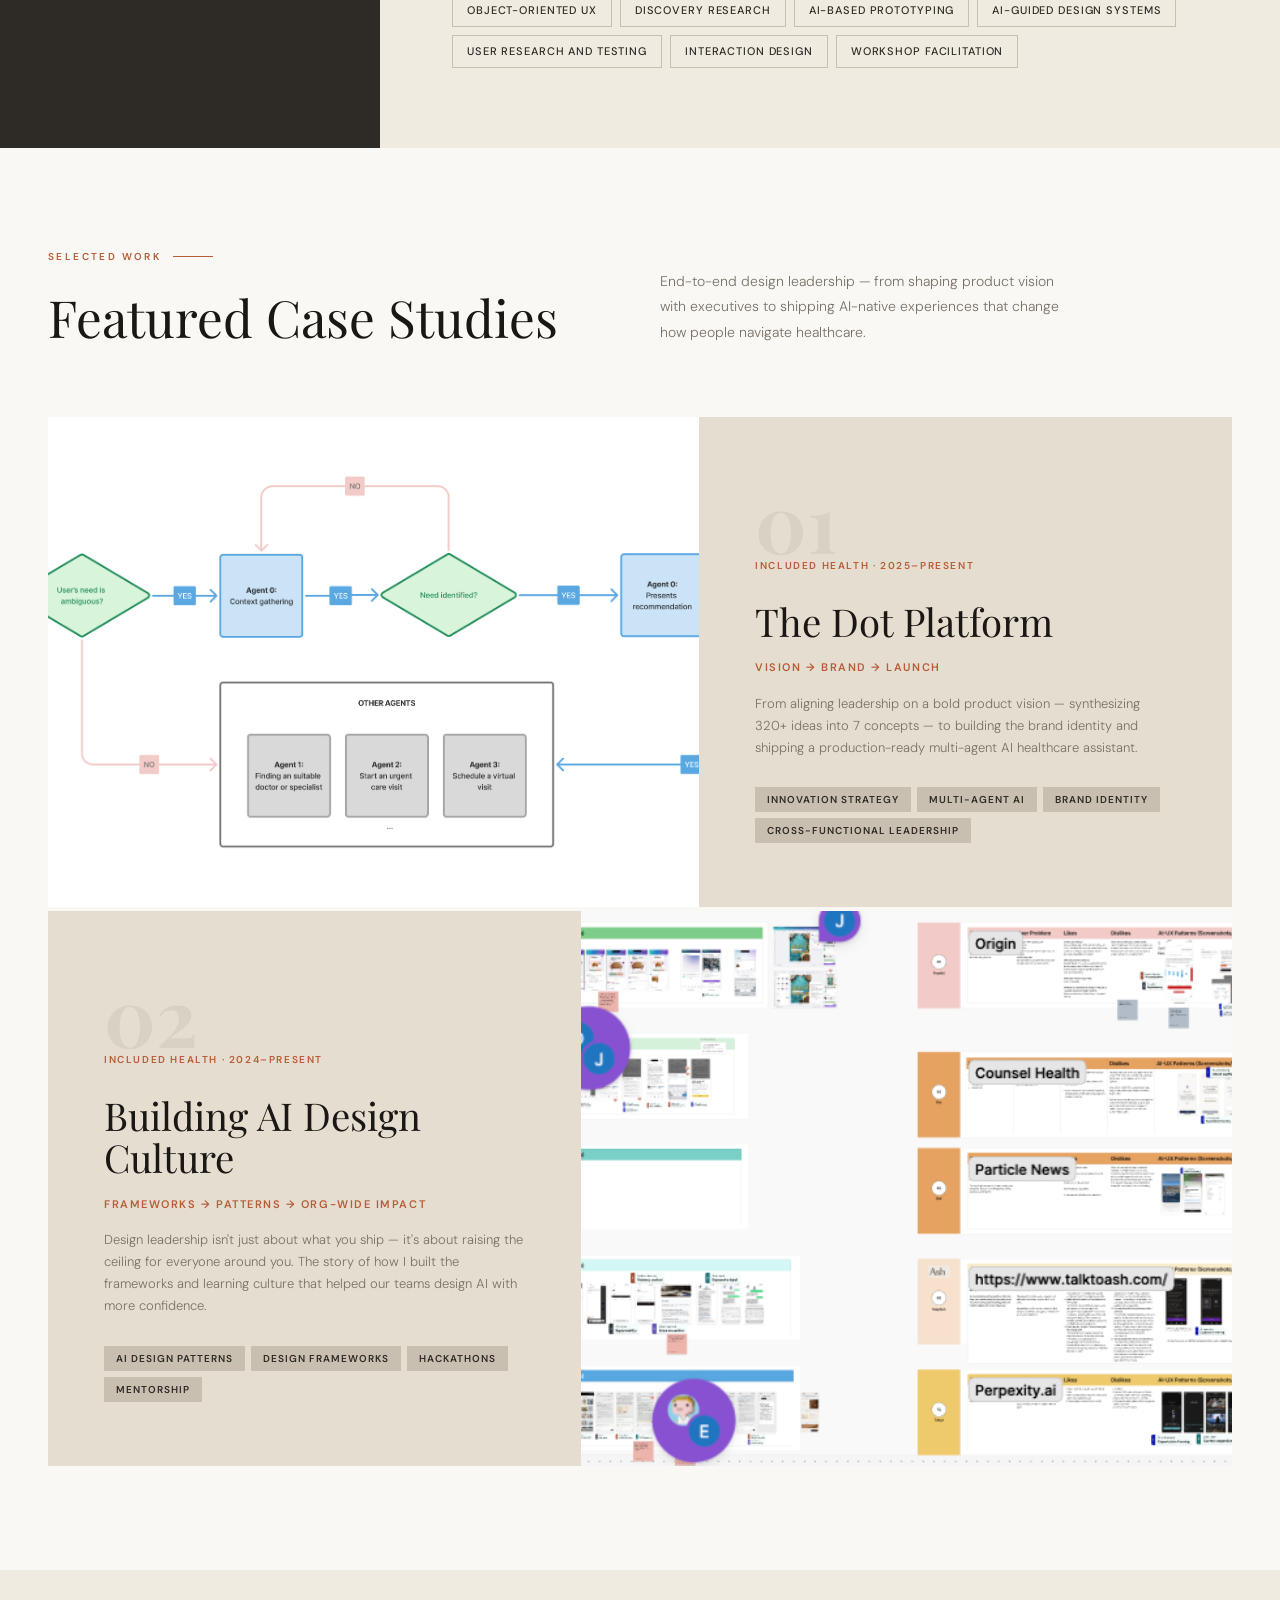
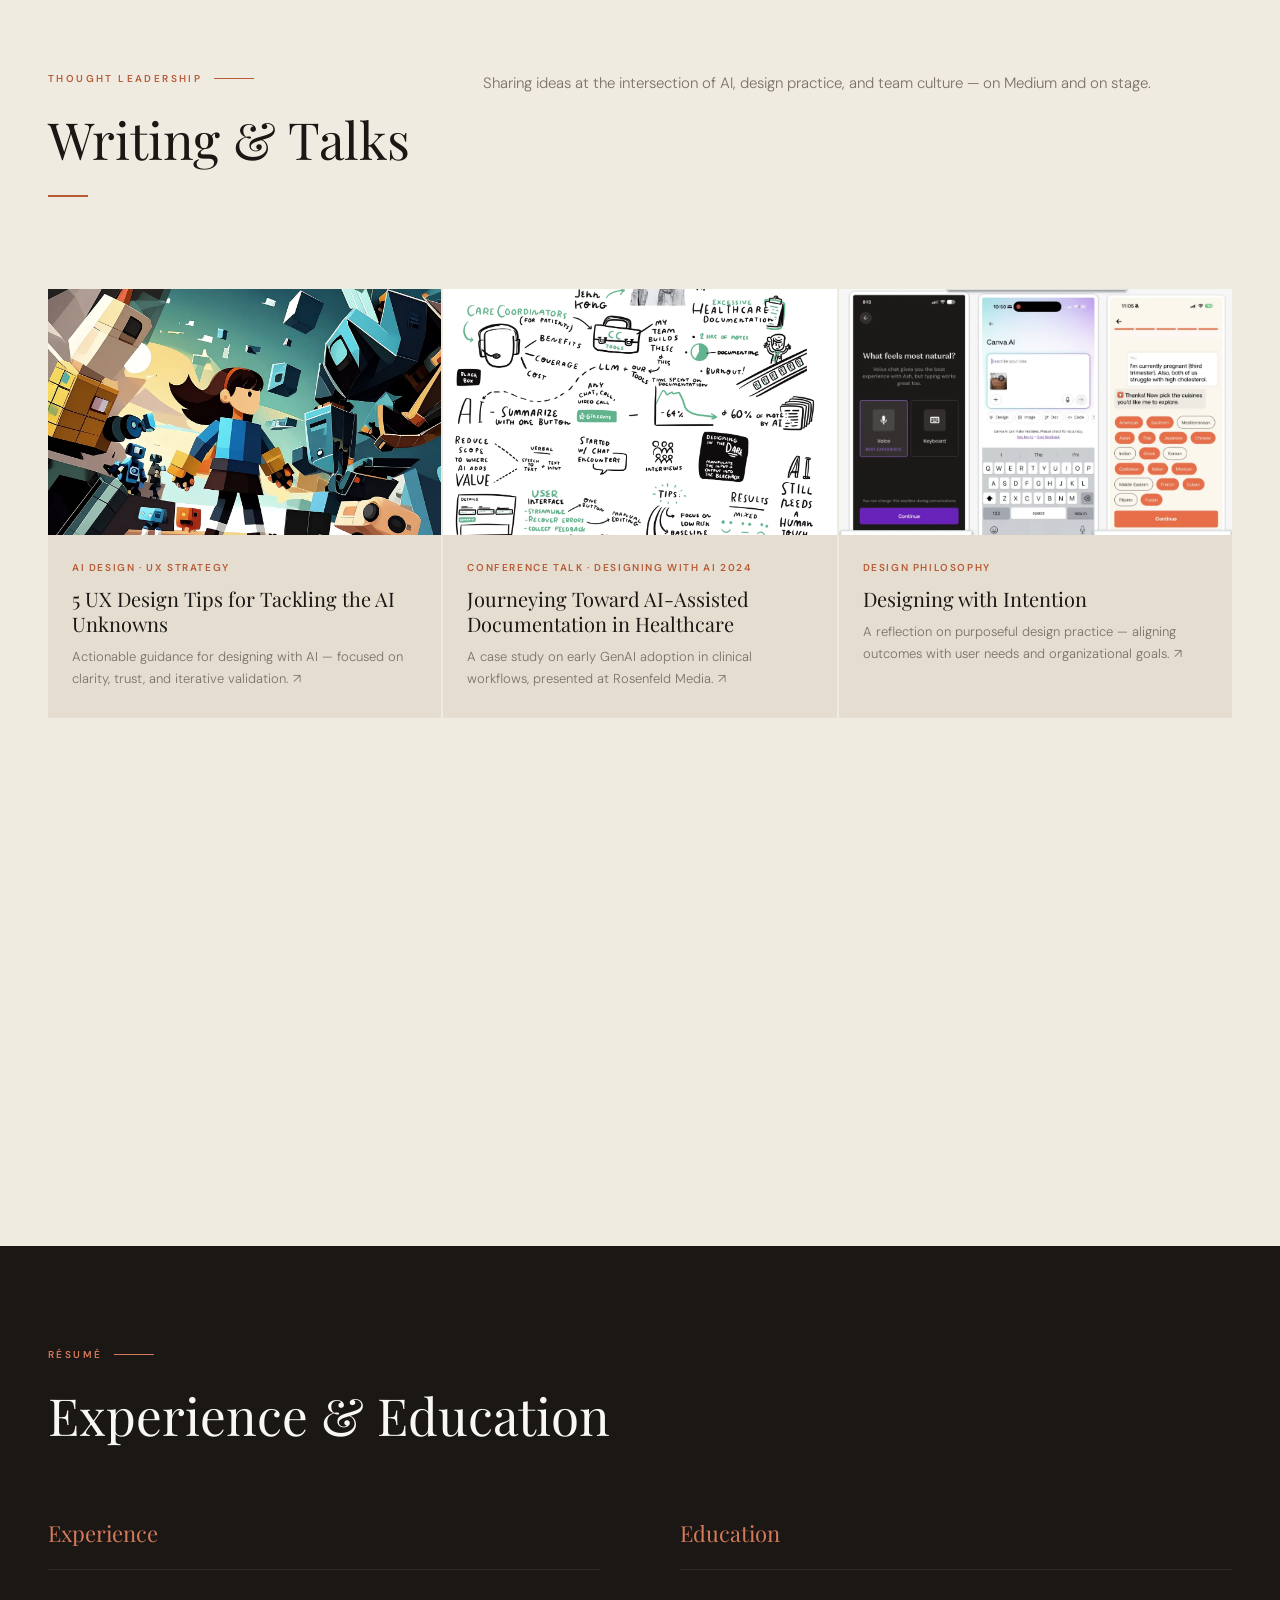
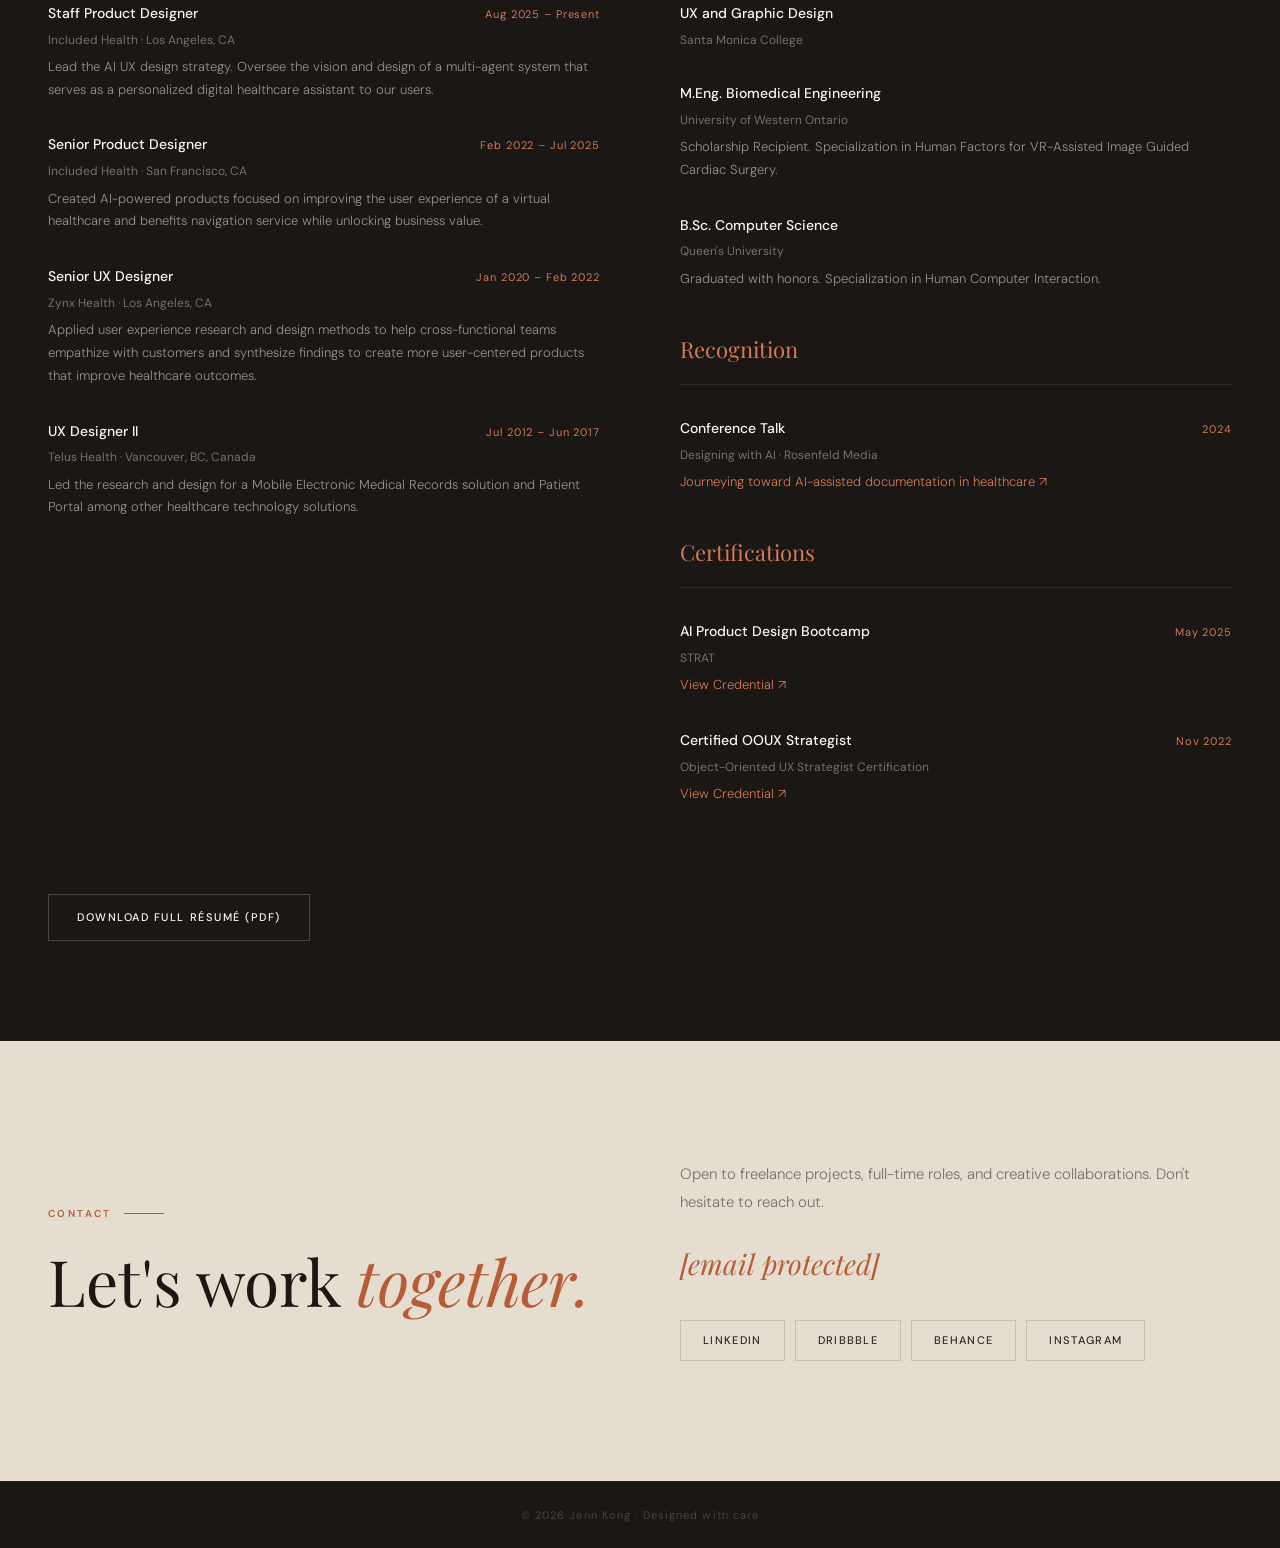
==== commit 86e3ba0b: "Add Elfsight AI chatbot widget" ====
--- a/index.html
+++ b/index.html
@@ -693,6 +693,9 @@
       });
     }, { threshold: 0.08 });
     reveals.forEach(el => observer.observe(el));
-  </script>
+  </script>  <!-- Elfsight AI Chatbot | Jenn Kong - AI rep -->
+  <script src="https://elfsightcdn.com/platform.js" async></script>
+  <div class="elfsight-app-141355e9-4163-460e-a65b-459ceb472e81" data-elfsight-app-lazy></div>
+
 </body>
 </html>
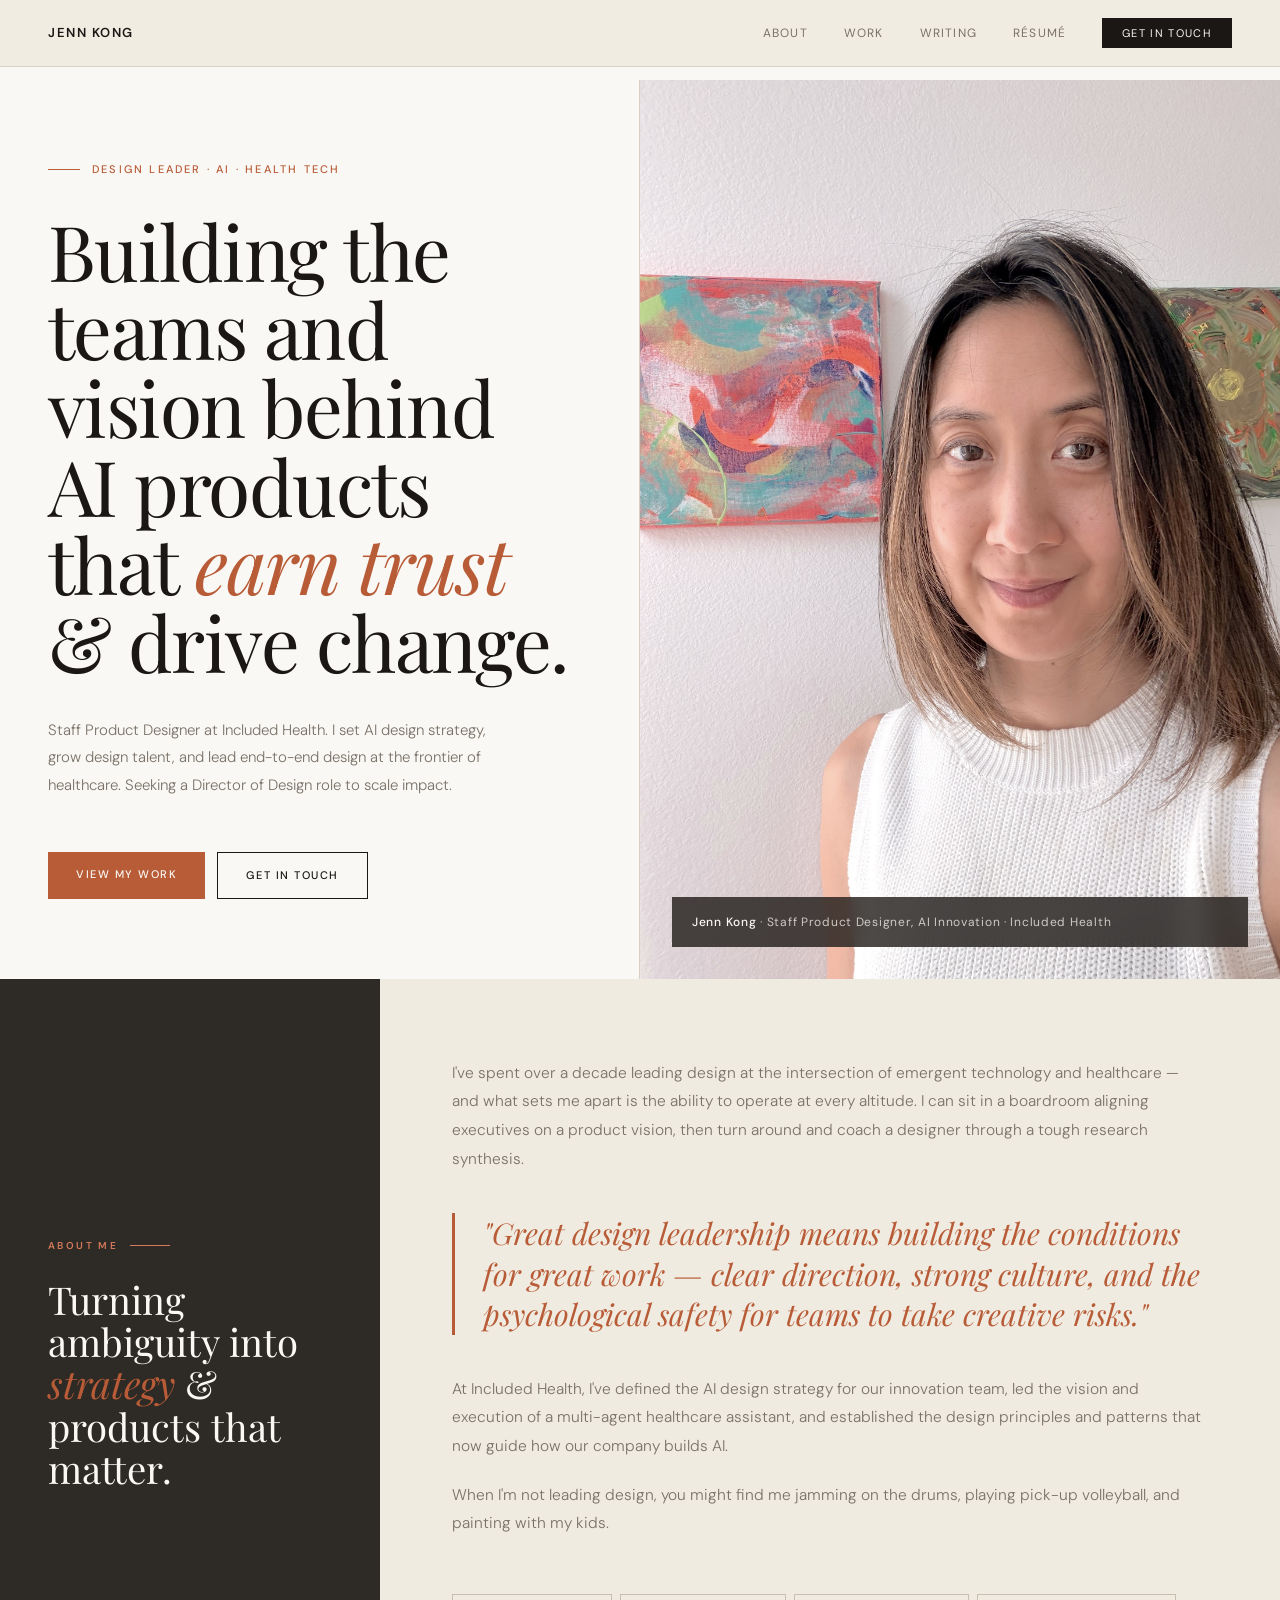
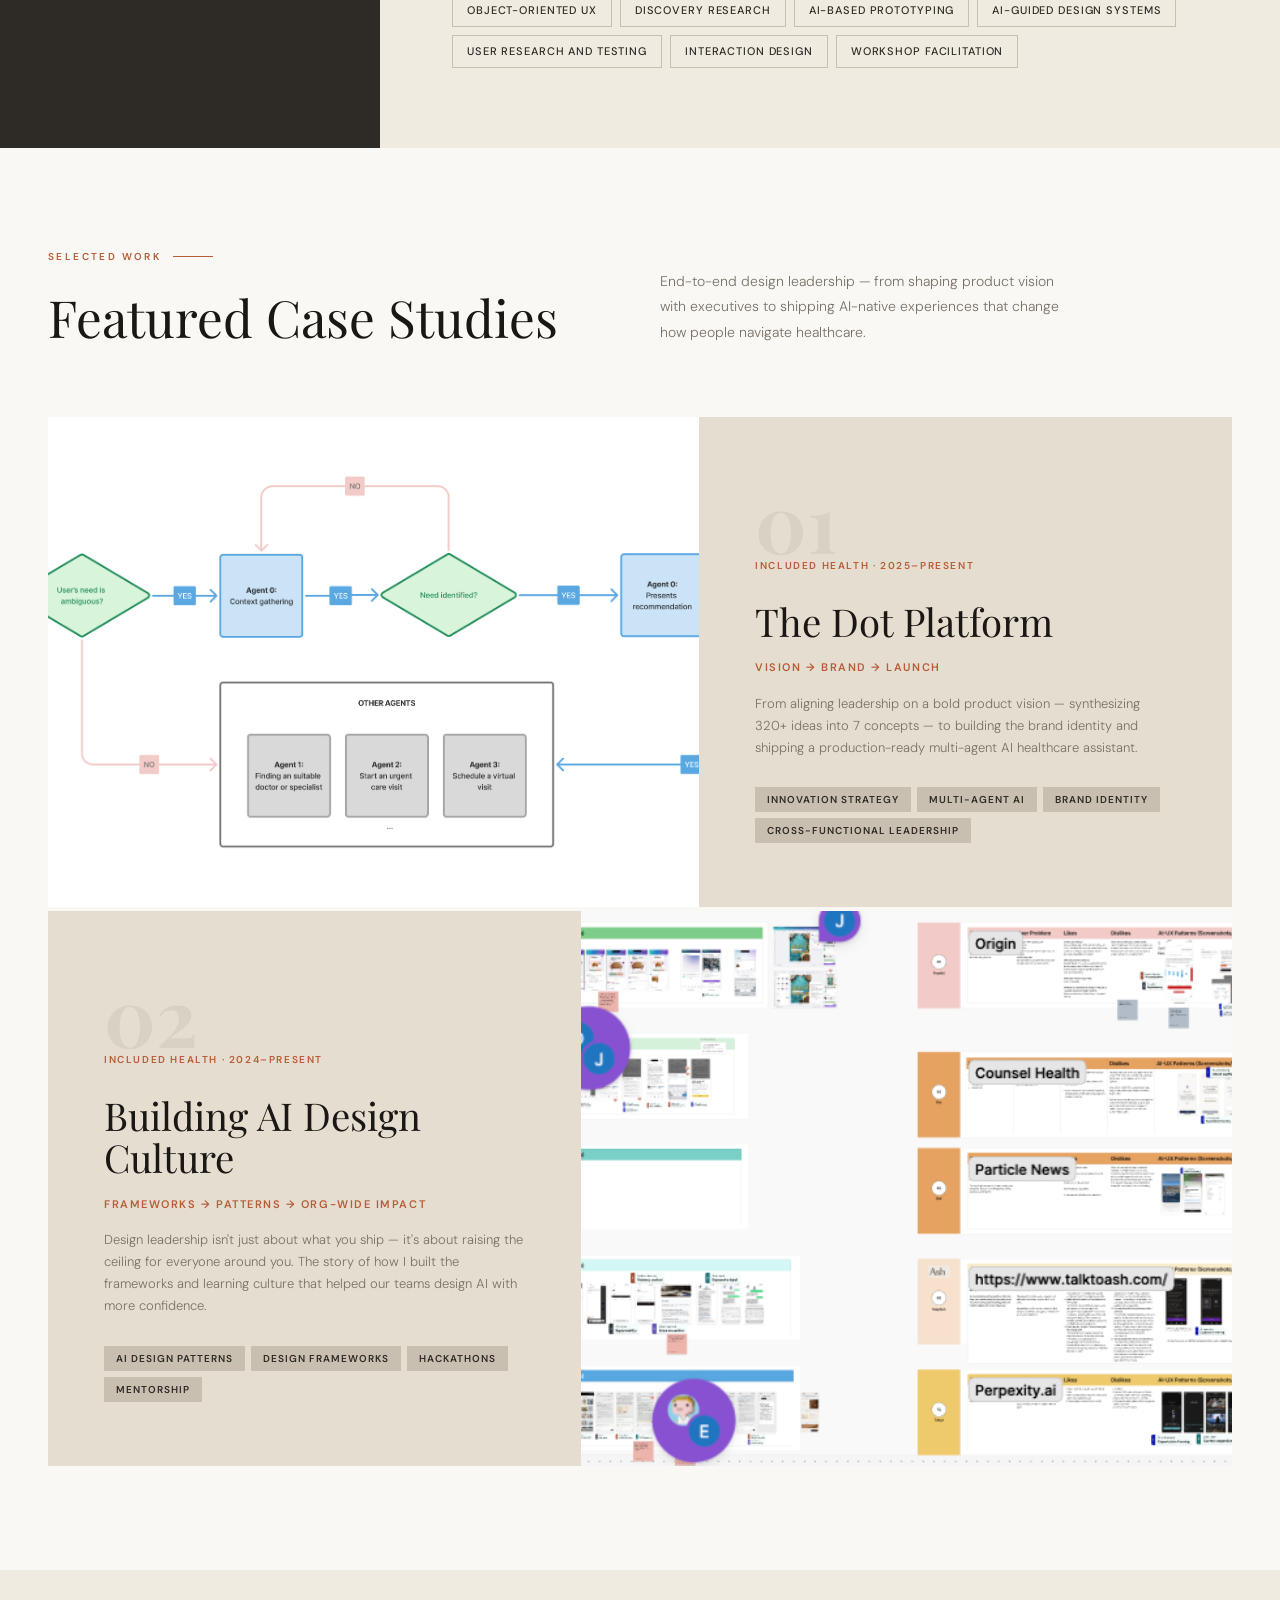
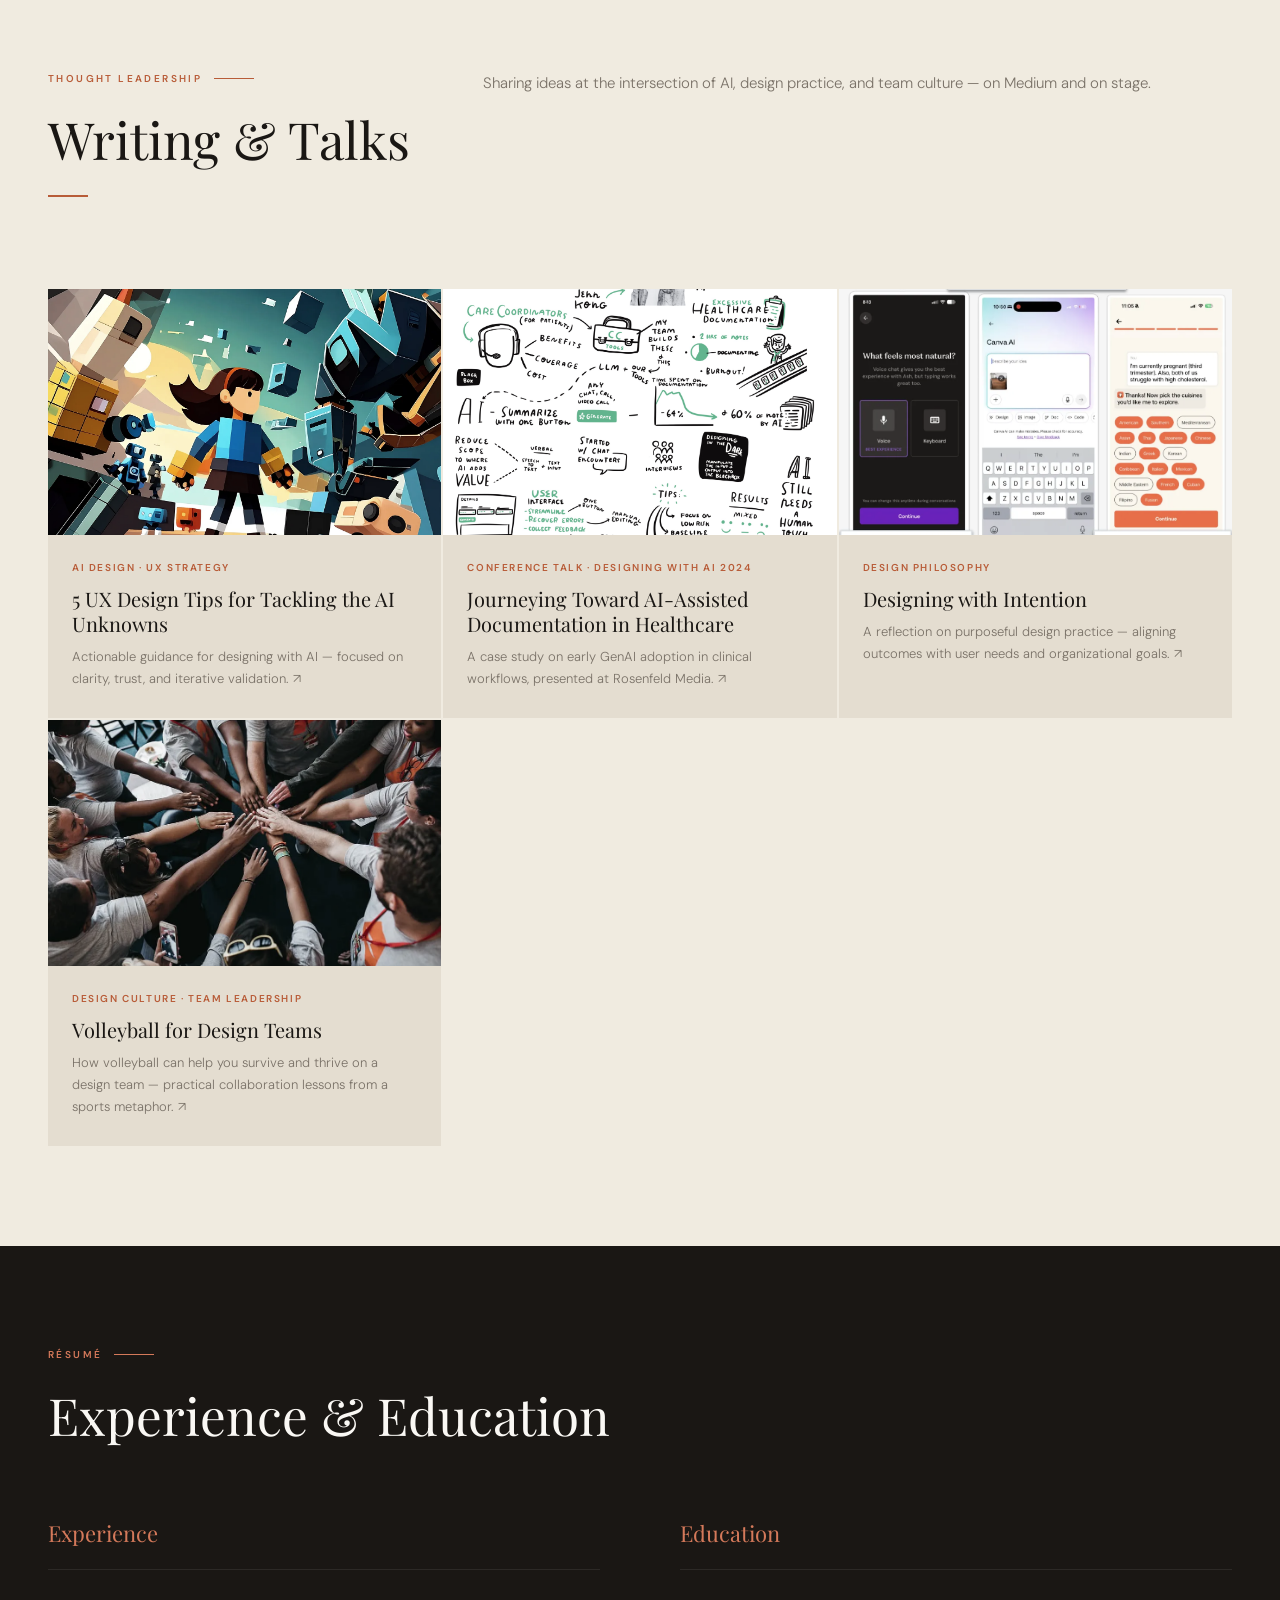
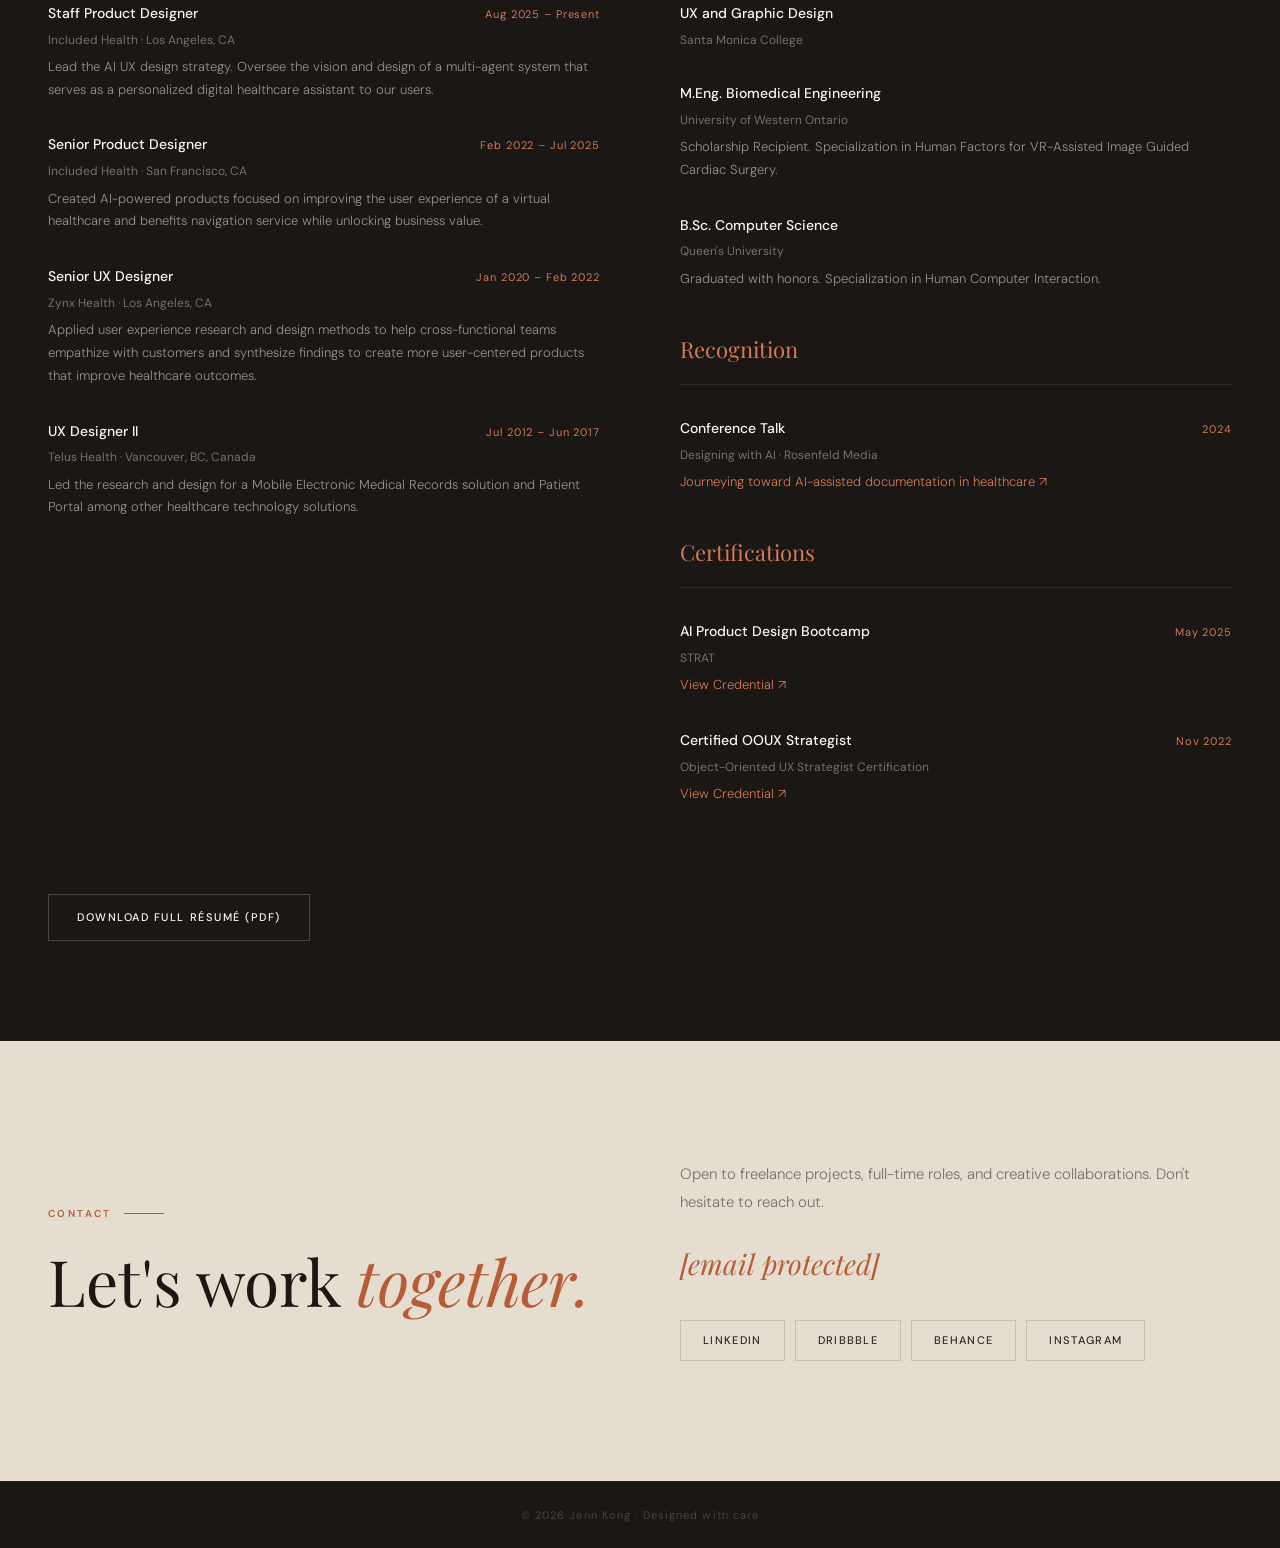
==== commit 38c8709e: "changed hyperlink to AIDesignCulture" ====
--- a/index.html
+++ b/index.html
@@ -485,7 +485,7 @@
       </div>
     </a>
 
-    <a href="case-studies/design-system.html" class="featured-card featured-card-reverse reveal">
+    <a href="case-studies/AIDesignCulture.html" class="featured-card featured-card-reverse reveal">
       <div class="featured-card-img">
         <img src="images/AI-Design-Patterns-workshop.png" alt="Building AI Design Culture" class="project-img" />
       </div>
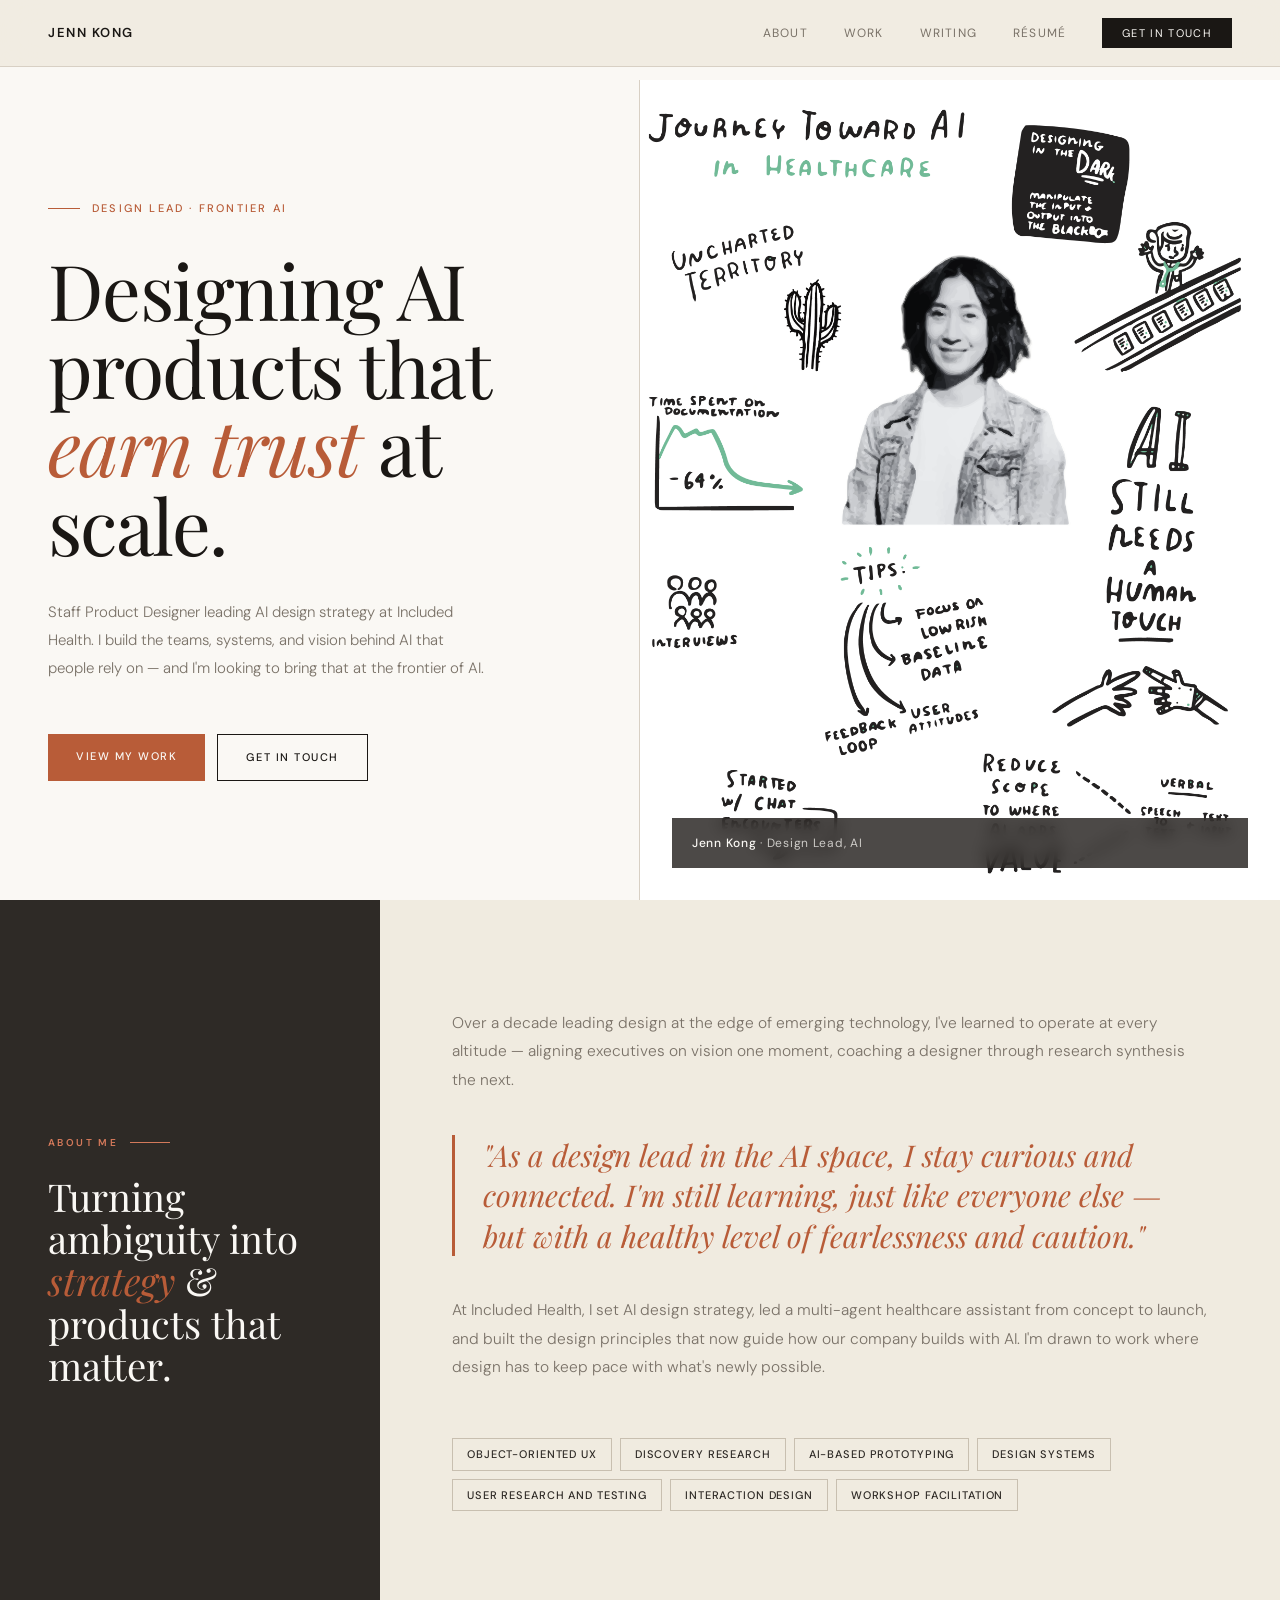
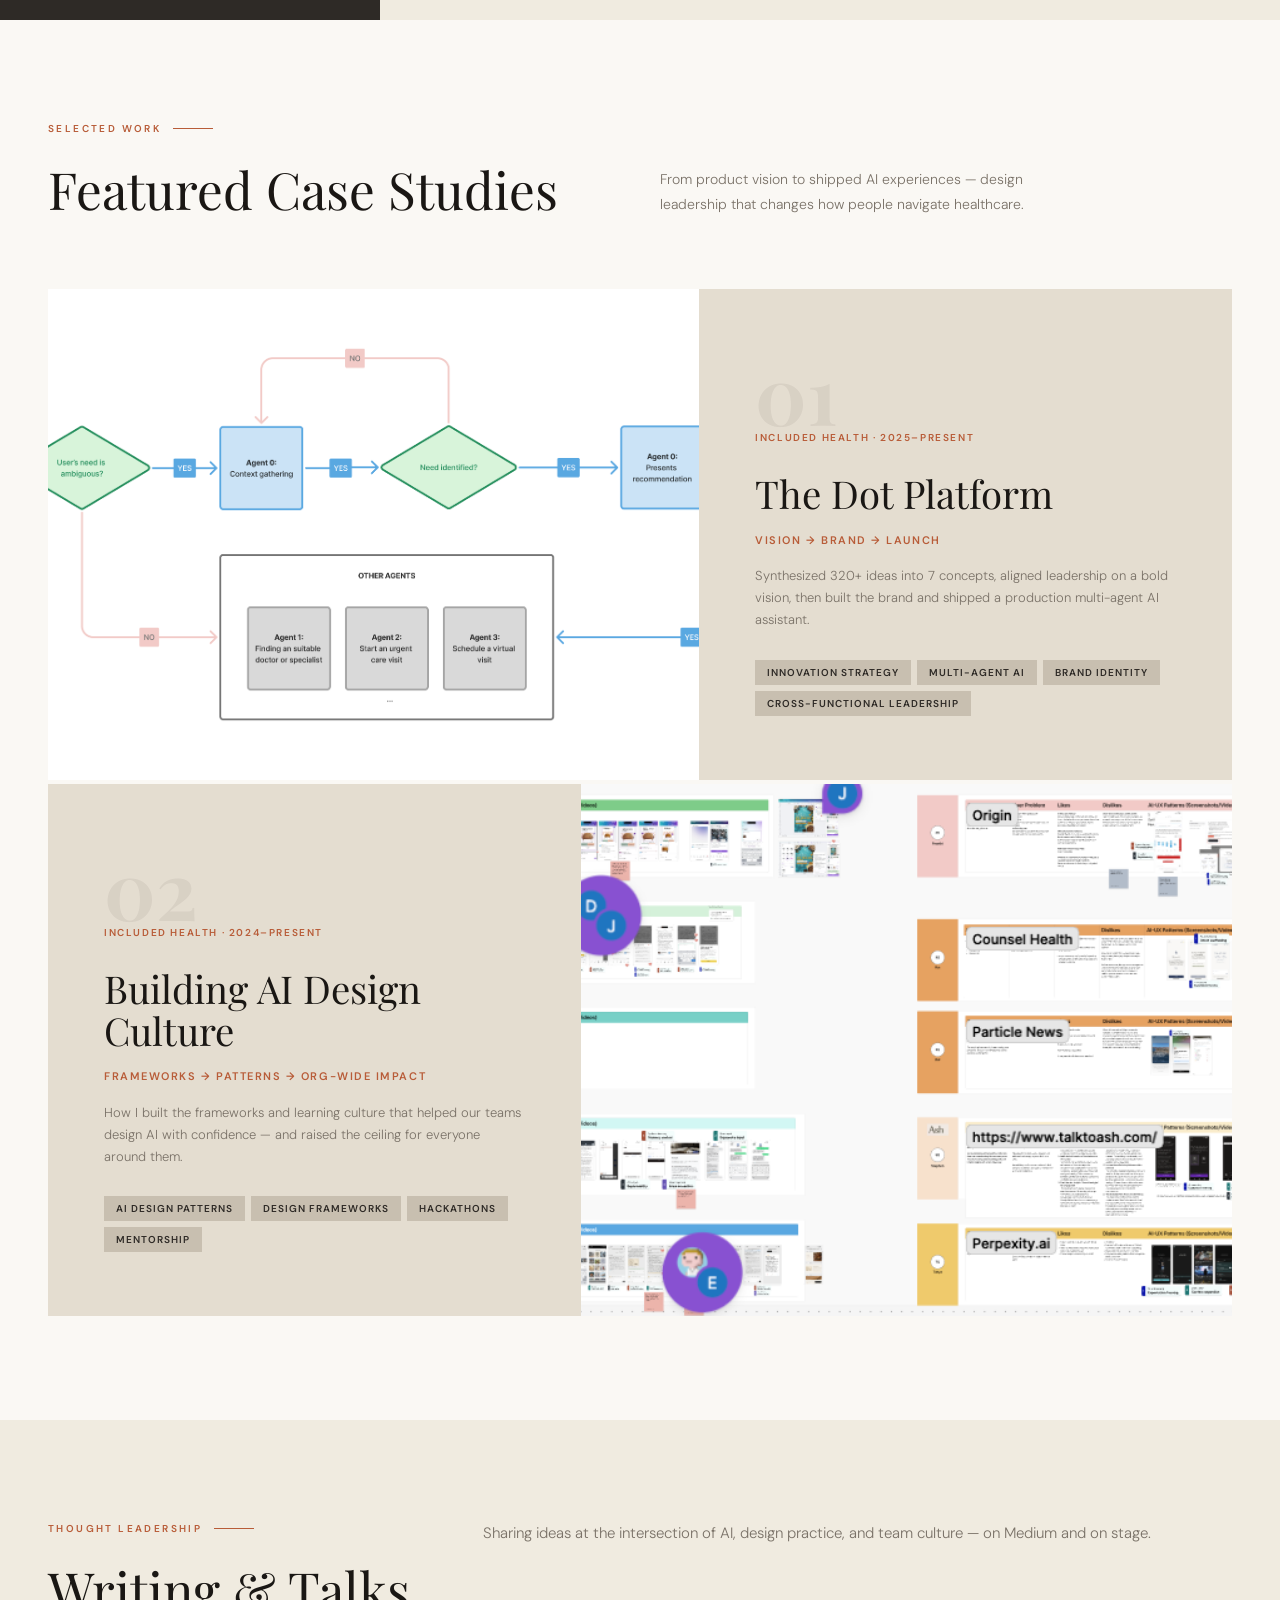
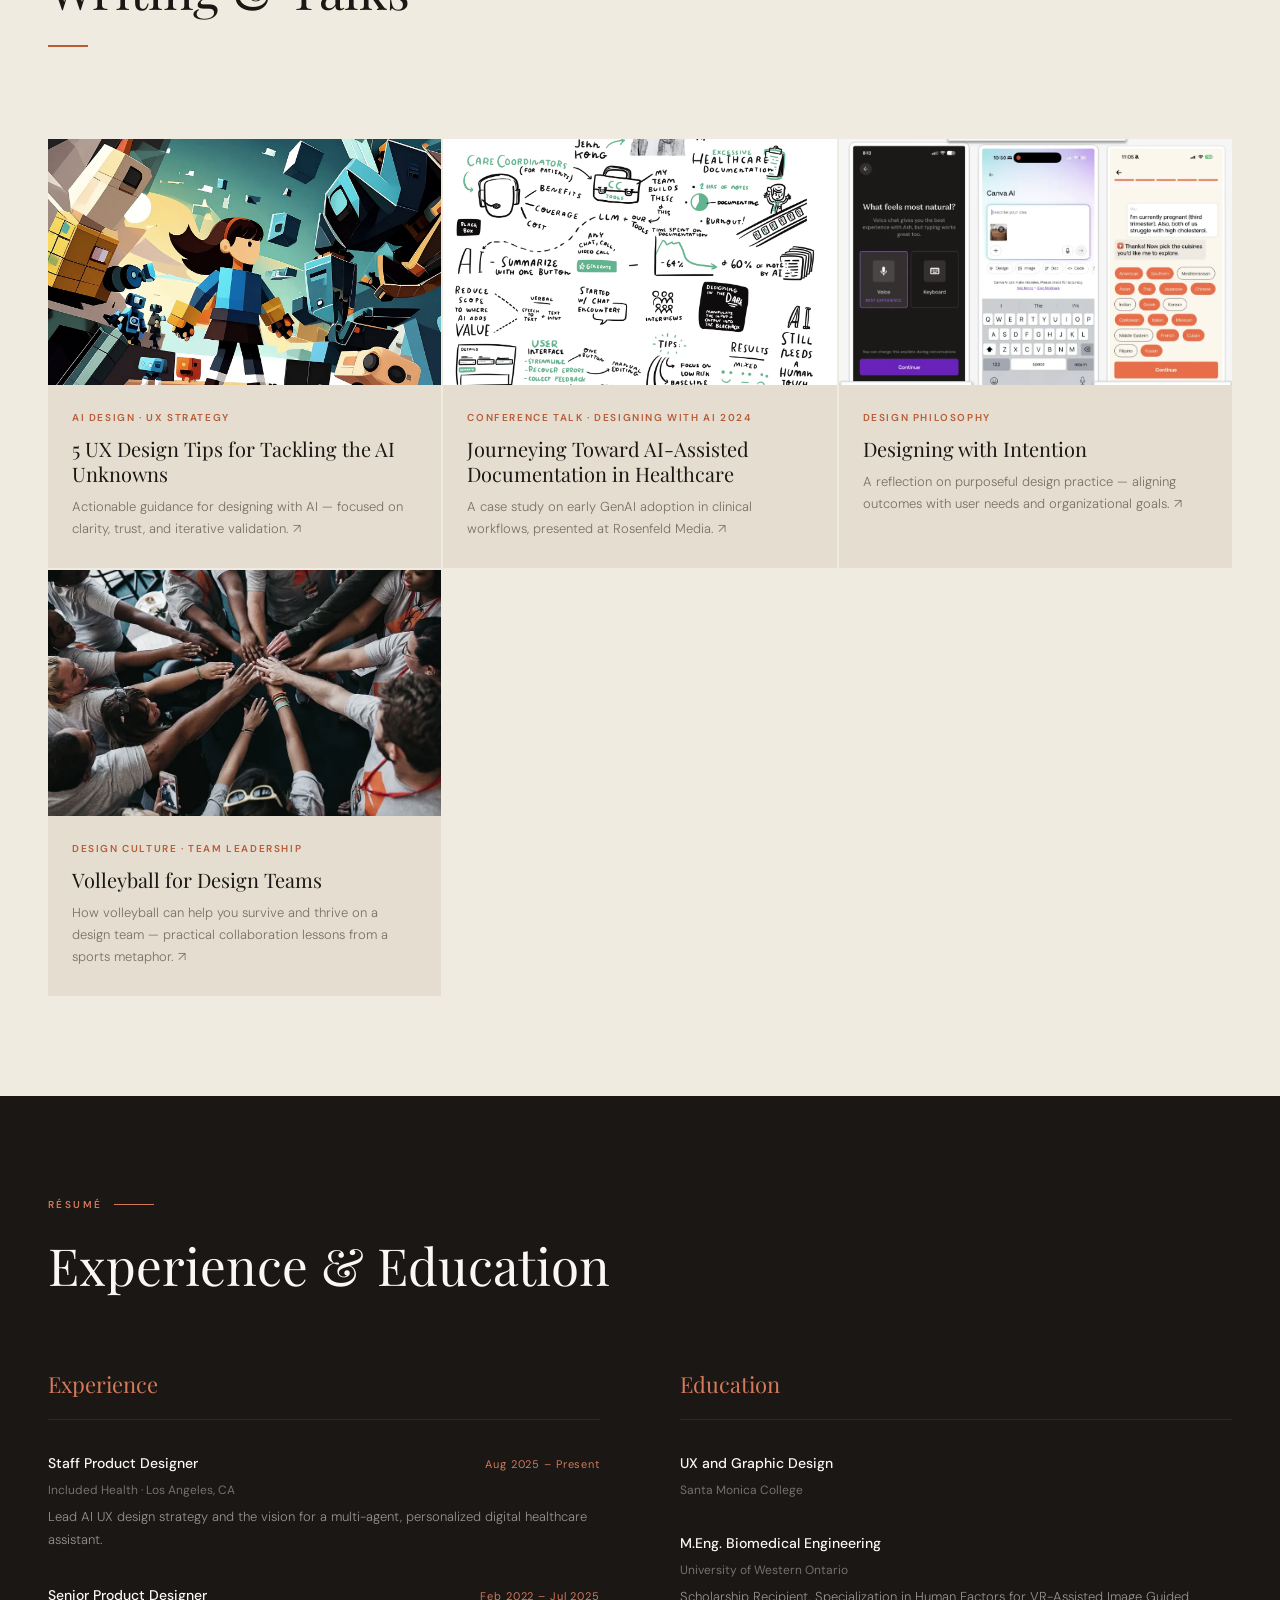
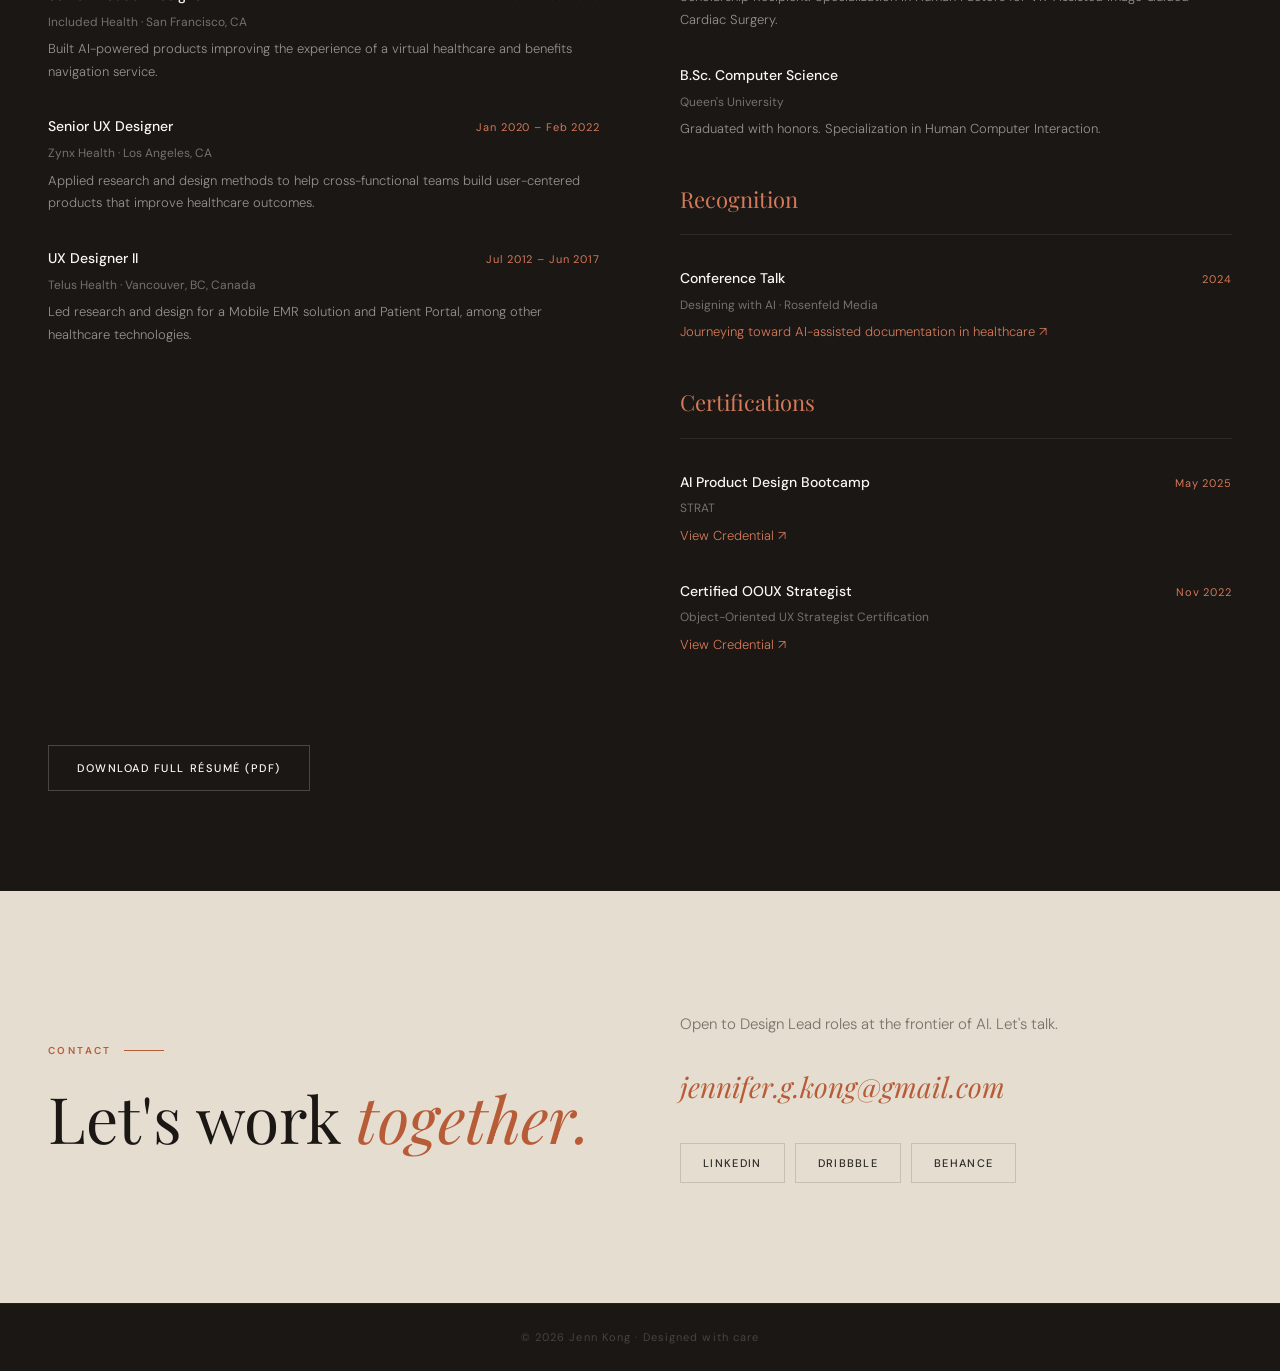
==== commit fc3fe270: "improved links and emailaddress" ====
--- a/index.html
+++ b/index.html
@@ -3,7 +3,7 @@
 <head>
   <meta charset="UTF-8" />
   <meta name="viewport" content="width=device-width, initial-scale=1.0" />
-  <title>Jenn Kong — AI Design Leader</title>
+  <title>Jenn Kong — Design Lead, AI</title>
   <link href="https://fonts.googleapis.com/css2?family=Playfair+Display:ital,wght@0,400;0,500;0,700;1,400;1,500&family=DM+Sans:wght@300;400;500;600&display=swap" rel="stylesheet" />
   <style>
     :root {
@@ -413,18 +413,18 @@
   <!-- HERO -->
   <section id="hero">
     <div class="hero-left">
-      <div class="hero-eyebrow">Design Leader · AI · Health Tech</div>
-      <h1>Building the teams and vision behind AI products that <em>earn trust</em> & drive change.</h1>
-      <p class="hero-sub">Staff Product Designer at Included Health. I set AI design strategy, grow design talent, and lead end-to-end design at the frontier of healthcare. Seeking a Director of Design role to scale impact.</p>
+      <div class="hero-eyebrow">Design Lead · Frontier AI</div>
+      <h1>Designing AI products that <em>earn trust</em> at scale.</h1>
+      <p class="hero-sub">Staff Product Designer leading AI design strategy at Included Health. I build the teams, systems, and vision behind AI that people rely on — and I'm looking to bring that at the frontier of AI.</p>
       <div class="btn-row">
         <a href="#projects" class="btn btn-primary">View My Work</a>
         <a href="#contact" class="btn btn-outline">Get In Touch</a>
       </div>
     </div>
     <div class="hero-right">
-      <img src="images/profilepic.jpeg" alt="Jenn Kong" />
+      <img src="images/main_Image.png" alt="Jenn Kong — Designing with AI conference sketch notes" />
       <div class="hero-caption">
-        <p><strong>Jenn Kong</strong> · Staff Product Designer, AI Innovation · Included Health</p>
+        <p><strong>Jenn Kong</strong> · Design Lead, AI</p>
       </div>
     </div>
   </section>
@@ -437,16 +437,15 @@
     </div>
     <div class="about-main reveal">
       <div class="about-text">
-        <p>I've spent over a decade leading design at the intersection of emergent technology and healthcare — and what sets me apart is the ability to operate at every altitude. I can sit in a boardroom aligning executives on a product vision, then turn around and coach a designer through a tough research synthesis.</p>
-        <div class="pull-quote">"Great design leadership means building the conditions for great work — clear direction, strong culture, and the psychological safety for teams to take creative risks."</div>
-        <p>At Included Health, I've defined the AI design strategy for our innovation team, led the vision and execution of a multi-agent healthcare assistant, and established the design principles and patterns that now guide how our company builds AI.</p>
-        <p>When I'm not leading design, you might find me jamming on the drums, playing pick-up volleyball, and painting with my kids.</p>
+        <p>Over a decade leading design at the edge of emerging technology, I've learned to operate at every altitude — aligning executives on vision one moment, coaching a designer through research synthesis the next.</p>
+        <div class="pull-quote">"As a design lead in the AI space, I stay curious and connected. I'm still learning, just like everyone else — but with a healthy level of fearlessness and caution."</div>
+        <p>At Included Health, I set AI design strategy, led a multi-agent healthcare assistant from concept to launch, and built the design principles that now guide how our company builds with AI. I'm drawn to work where design has to keep pace with what's newly possible.</p>
       </div>
       <div class="skills-list">
         <span class="skill-chip">Object-oriented UX</span>
         <span class="skill-chip">Discovery Research</span>
         <span class="skill-chip">AI-based Prototyping</span>
-        <span class="skill-chip">AI-guided Design Systems</span>
+        <span class="skill-chip">Design Systems</span>
         <span class="skill-chip">User Research and Testing</span>
         <span class="skill-chip">Interaction Design</span>
         <span class="skill-chip">Workshop Facilitation</span>
@@ -462,7 +461,7 @@
         <h2>Featured Case Studies</h2>
       </div>
       <div class="projects-header-right">
-        <p>End-to-end design leadership — from shaping product vision with executives to shipping AI-native experiences that change how people navigate healthcare.</p>
+        <p>From product vision to shipped AI experiences — design leadership that changes how people navigate healthcare.</p>
       </div>
     </div>
 
@@ -475,7 +474,7 @@
         <div class="project-category">Included Health · 2025–Present</div>
         <div class="featured-card-title">The Dot Platform</div>
         <p class="featured-card-subtitle">Vision → Brand → Launch</p>
-        <p class="project-desc">From aligning leadership on a bold product vision — synthesizing 320+ ideas into 7 concepts — to building the brand identity and shipping a production-ready multi-agent AI healthcare assistant.</p>
+        <p class="project-desc">Synthesized 320+ ideas into 7 concepts, aligned leadership on a bold vision, then built the brand and shipped a production multi-agent AI assistant.</p>
         <div class="featured-card-tags">
           <span class="featured-tag">Innovation Strategy</span>
           <span class="featured-tag">Multi-Agent AI</span>
@@ -494,7 +493,7 @@
         <div class="project-category">Included Health · 2024–Present</div>
         <div class="featured-card-title">Building AI Design Culture</div>
         <p class="featured-card-subtitle">Frameworks → Patterns → Org-wide Impact</p>
-        <p class="project-desc">Design leadership isn't just about what you ship — it's about raising the ceiling for everyone around you. The story of how I built the frameworks and learning culture that helped our teams design AI with more confidence.</p>
+        <p class="project-desc">How I built the frameworks and learning culture that helped our teams design AI with confidence — and raised the ceiling for everyone around them.</p>
         <div class="featured-card-tags">
           <span class="featured-tag">AI Design Patterns</span>
           <span class="featured-tag">Design Frameworks</span>
@@ -581,7 +580,7 @@
             <span class="resume-date">Aug 2025 – Present</span>
           </div>
           <div class="resume-place">Included Health · Los Angeles, CA</div>
-          <p class="resume-desc">Lead the AI UX design strategy. Oversee the vision and design of a multi-agent system that serves as a personalized digital healthcare assistant to our users.</p>
+          <p class="resume-desc">Lead AI UX design strategy and the vision for a multi-agent, personalized digital healthcare assistant.</p>
         </div>
         <div class="resume-item">
           <div class="resume-item-header">
@@ -589,7 +588,7 @@
             <span class="resume-date">Feb 2022 – Jul 2025</span>
           </div>
           <div class="resume-place">Included Health · San Francisco, CA</div>
-          <p class="resume-desc">Created AI-powered products focused on improving the user experience of a virtual healthcare and benefits navigation service while unlocking business value.</p>
+          <p class="resume-desc">Built AI-powered products improving the experience of a virtual healthcare and benefits navigation service.</p>
         </div>
         <div class="resume-item">
           <div class="resume-item-header">
@@ -597,7 +596,7 @@
             <span class="resume-date">Jan 2020 – Feb 2022</span>
           </div>
           <div class="resume-place">Zynx Health · Los Angeles, CA</div>
-          <p class="resume-desc">Applied user experience research and design methods to help cross-functional teams empathize with customers and synthesize findings to create more user-centered products that improve healthcare outcomes.</p>
+          <p class="resume-desc">Applied research and design methods to help cross-functional teams build user-centered products that improve healthcare outcomes.</p>
         </div>
         <div class="resume-item">
           <div class="resume-item-header">
@@ -605,7 +604,7 @@
             <span class="resume-date">Jul 2012 – Jun 2017</span>
           </div>
           <div class="resume-place">Telus Health · Vancouver, BC, Canada</div>
-          <p class="resume-desc">Led the research and design for a Mobile Electronic Medical Records solution and Patient Portal among other healthcare technology solutions.</p>
+          <p class="resume-desc">Led research and design for a Mobile EMR solution and Patient Portal, among other healthcare technologies.</p>
         </div>
       </div>
       <div class="resume-section reveal">
@@ -653,7 +652,7 @@
       </div>
     </div>
     <div class="resume-btn-row reveal">
-      <a href="#" class="btn btn-outline" style="border-color:rgba(255,255,255,0.2); color:var(--white);">Download Full Résumé (PDF)</a>
+      <a href="files/Jenn_Kong_Resume_2026.pdf" target="_blank" class="btn btn-outline" style="border-color:rgba(255,255,255,0.2); color:var(--white);">Download Full Résumé (PDF)</a>
     </div>
   </section>
 
@@ -665,13 +664,12 @@
         <h2>Let's work <em>together.</em></h2>
       </div>
       <div class="contact-right">
-        <p class="contact-sub">Open to freelance projects, full-time roles, and creative collaborations. Don't hesitate to reach out.</p>
-        <a href="/cdn-cgi/l/email-protection#8be3eee7e7e4cbe1eee5e5e0e4e5eca5e8e4e6" class="contact-email"><span class="__cf_email__" data-cfemail="264e434a4a49664c4348484d4948410845494b">[email&#160;protected]</span></a>
+        <p class="contact-sub">Open to Design Lead roles at the frontier of AI. Let's talk.</p>
+        <a href="mailto:jennifer.g.kong@gmail.com" class="contact-email">jennifer.g.kong@gmail.com</a>
         <div class="contact-links">
-          <a href="#" class="contact-link">LinkedIn</a>
-          <a href="#" class="contact-link">Dribbble</a>
-          <a href="#" class="contact-link">Behance</a>
-          <a href="#" class="contact-link">Instagram</a>
+          <a href="https://www.linkedin.com/in/jennlokong/" target="_blank" class="contact-link">LinkedIn</a>
+          <a href="https://dribbble.com/je-ko" target="_blank" class="contact-link">Dribbble</a>
+          <a href="https://www.behance.net/jennkong" target="_blank" class="contact-link">Behance</a>
         </div>
       </div>
     </div>
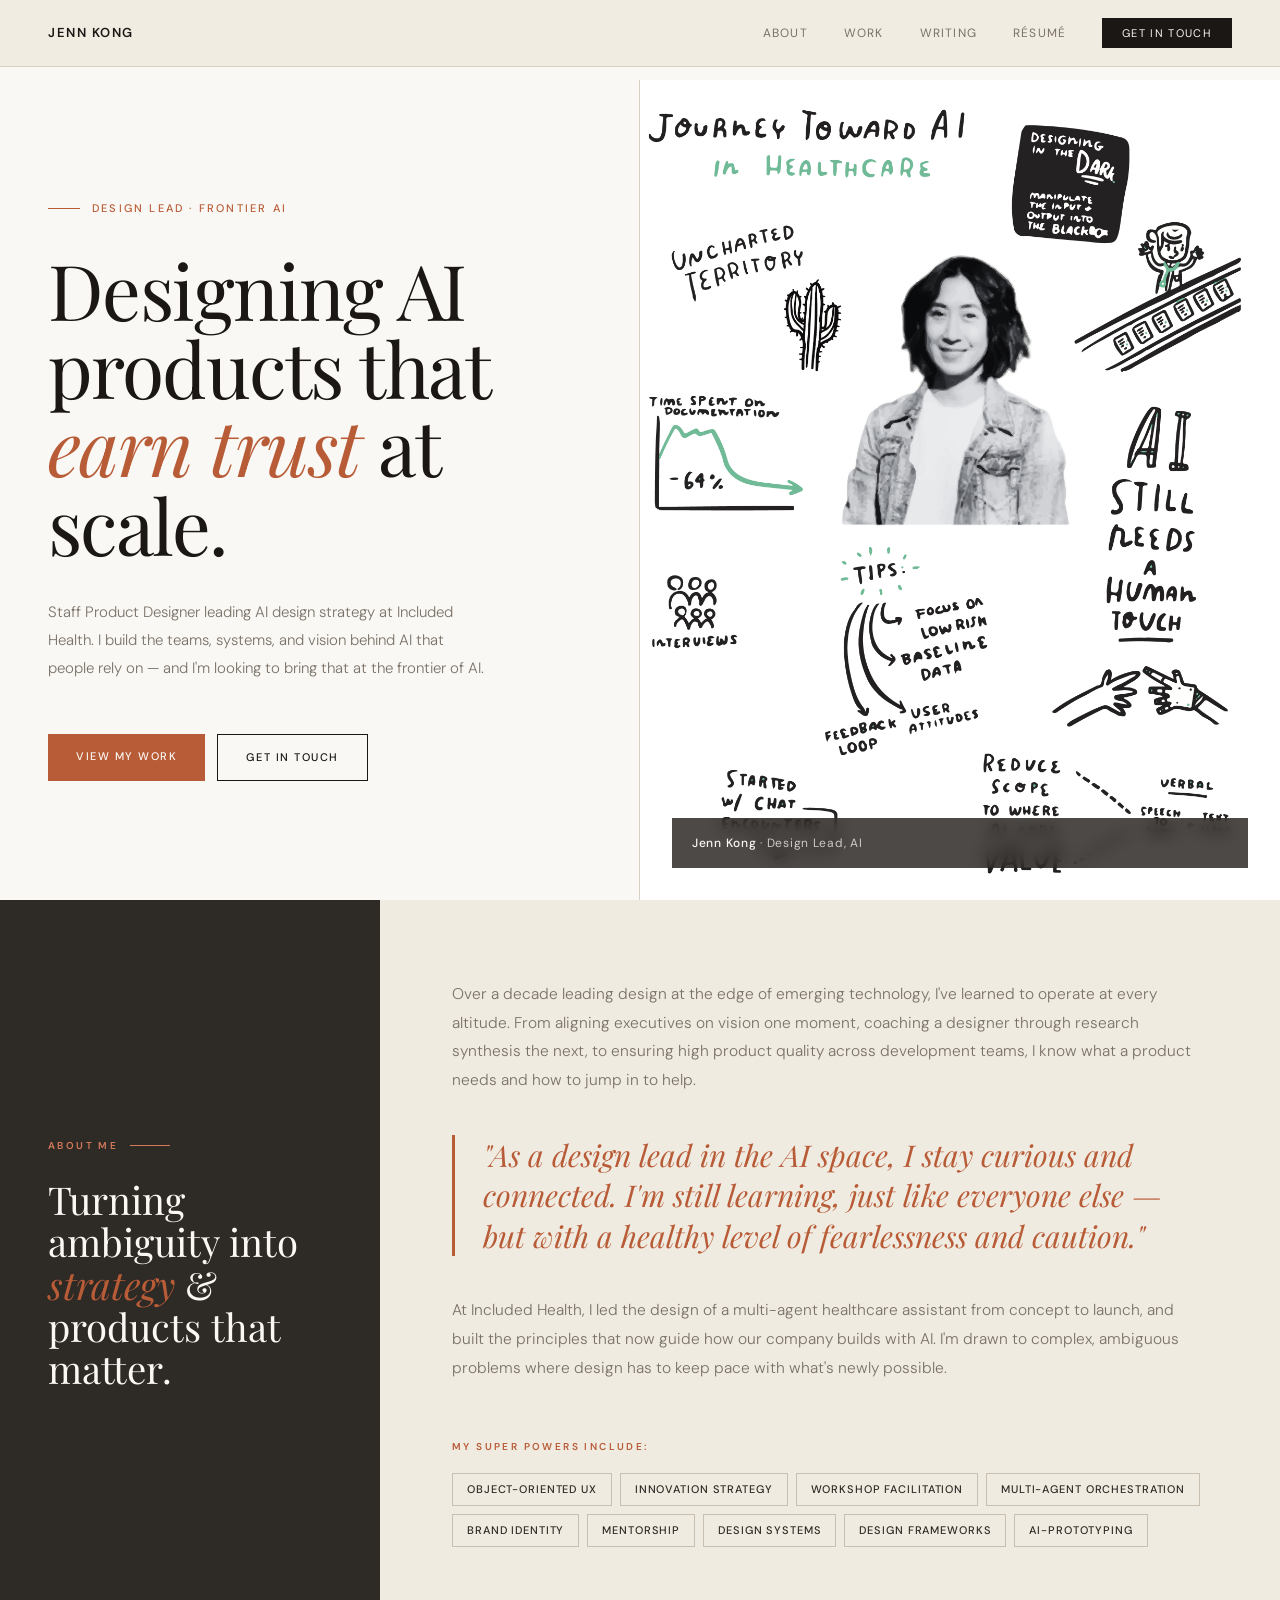
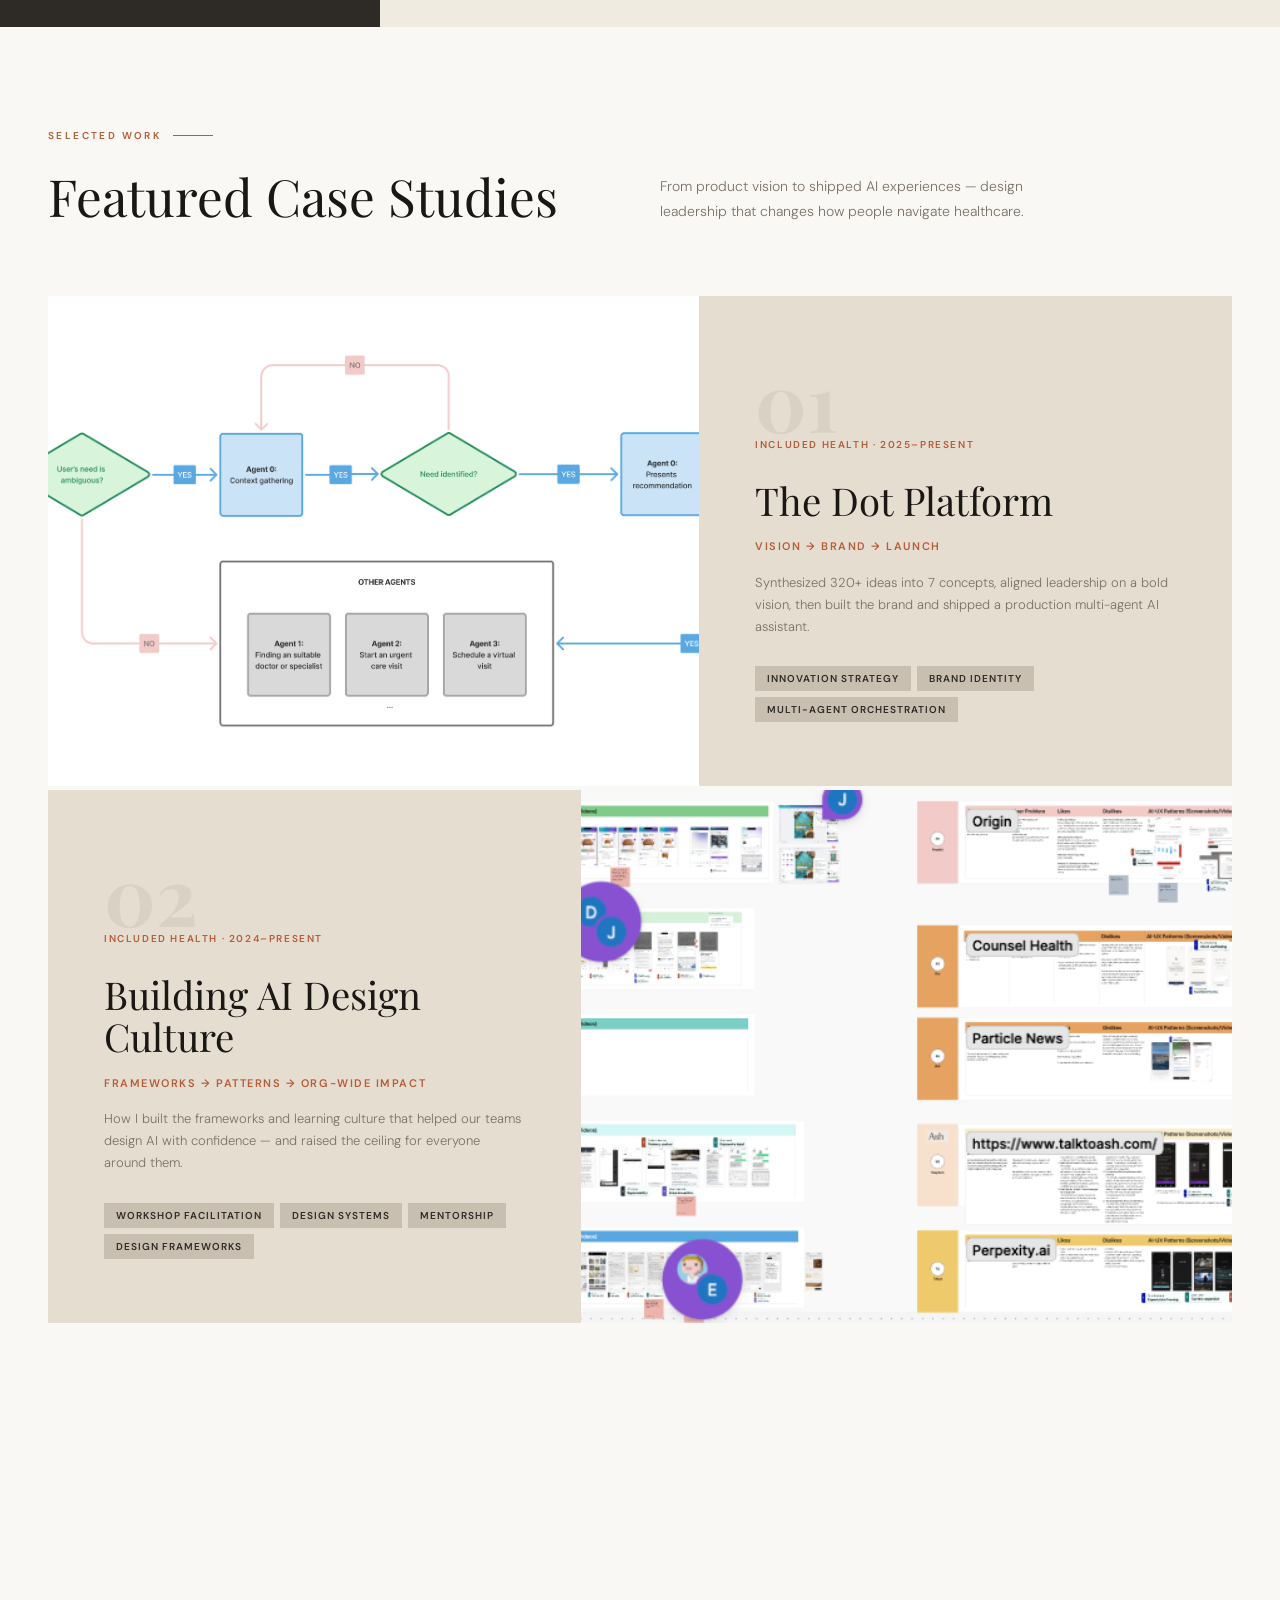
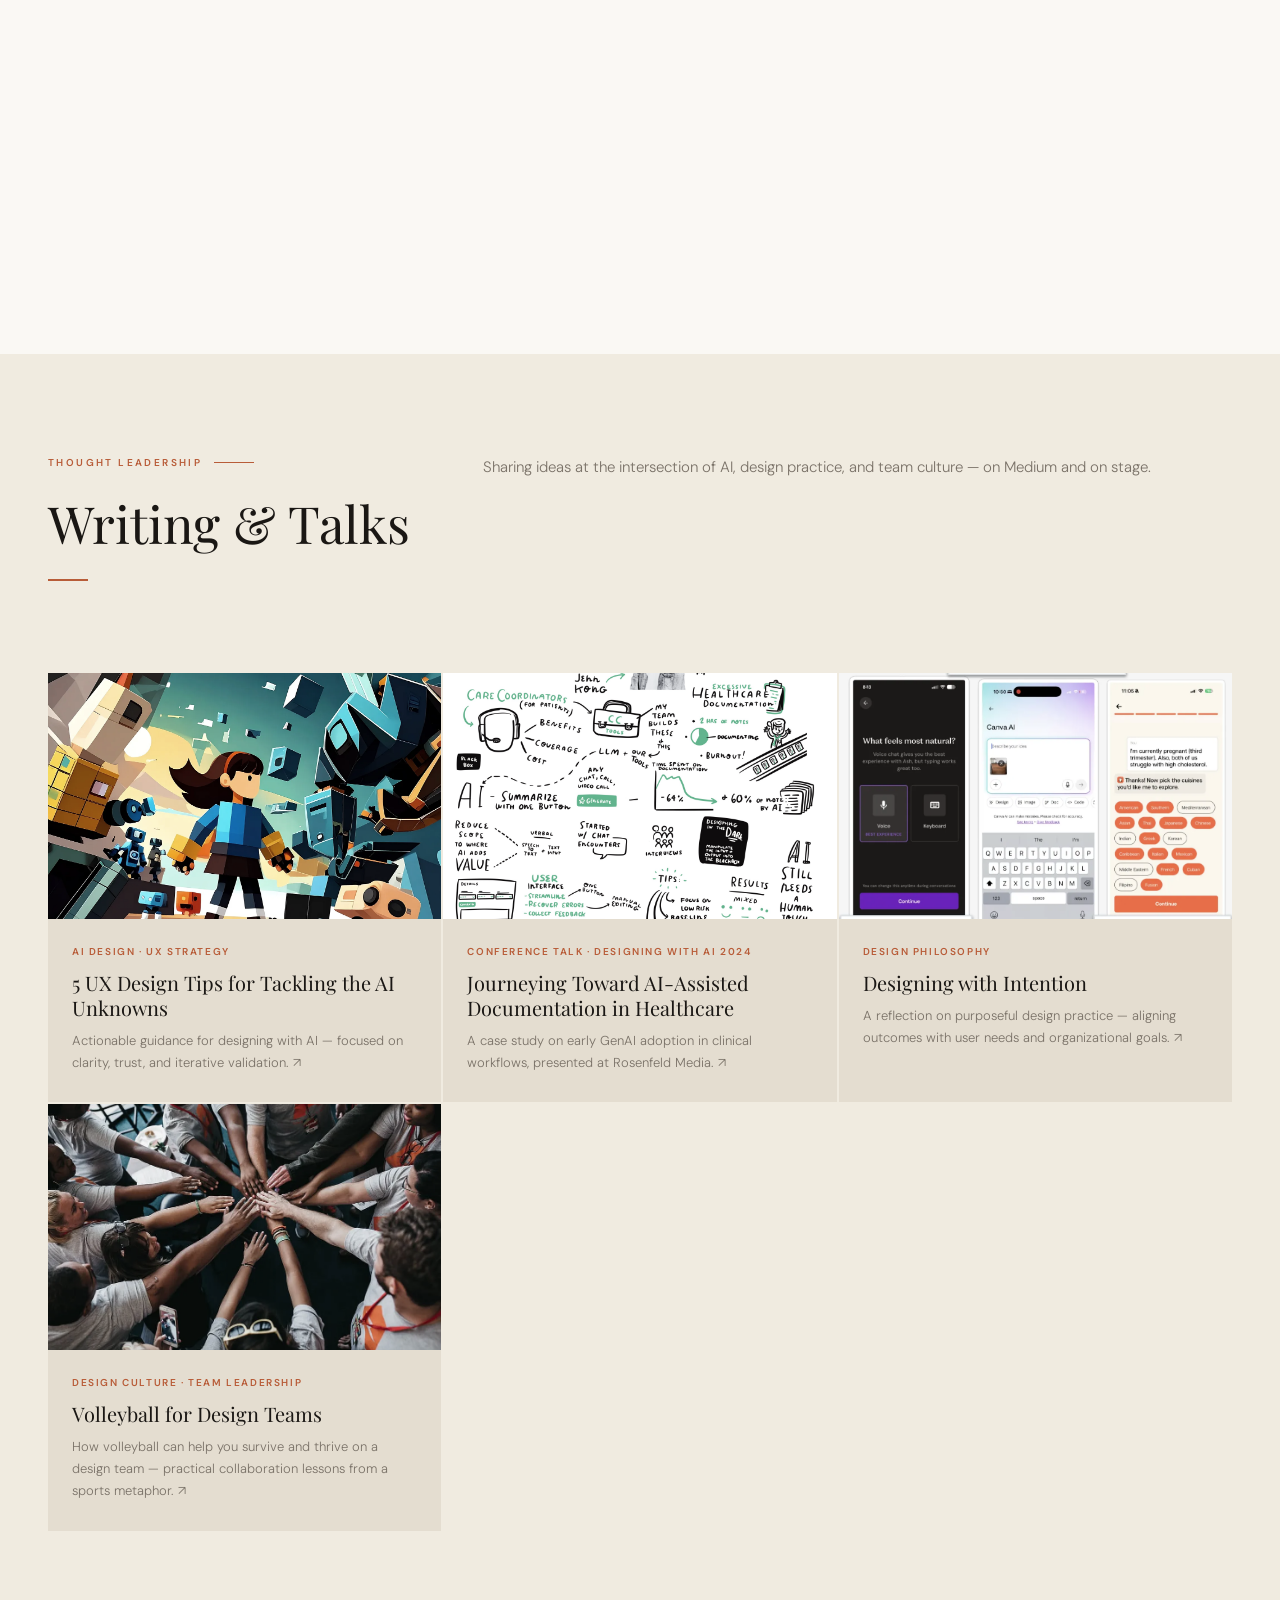
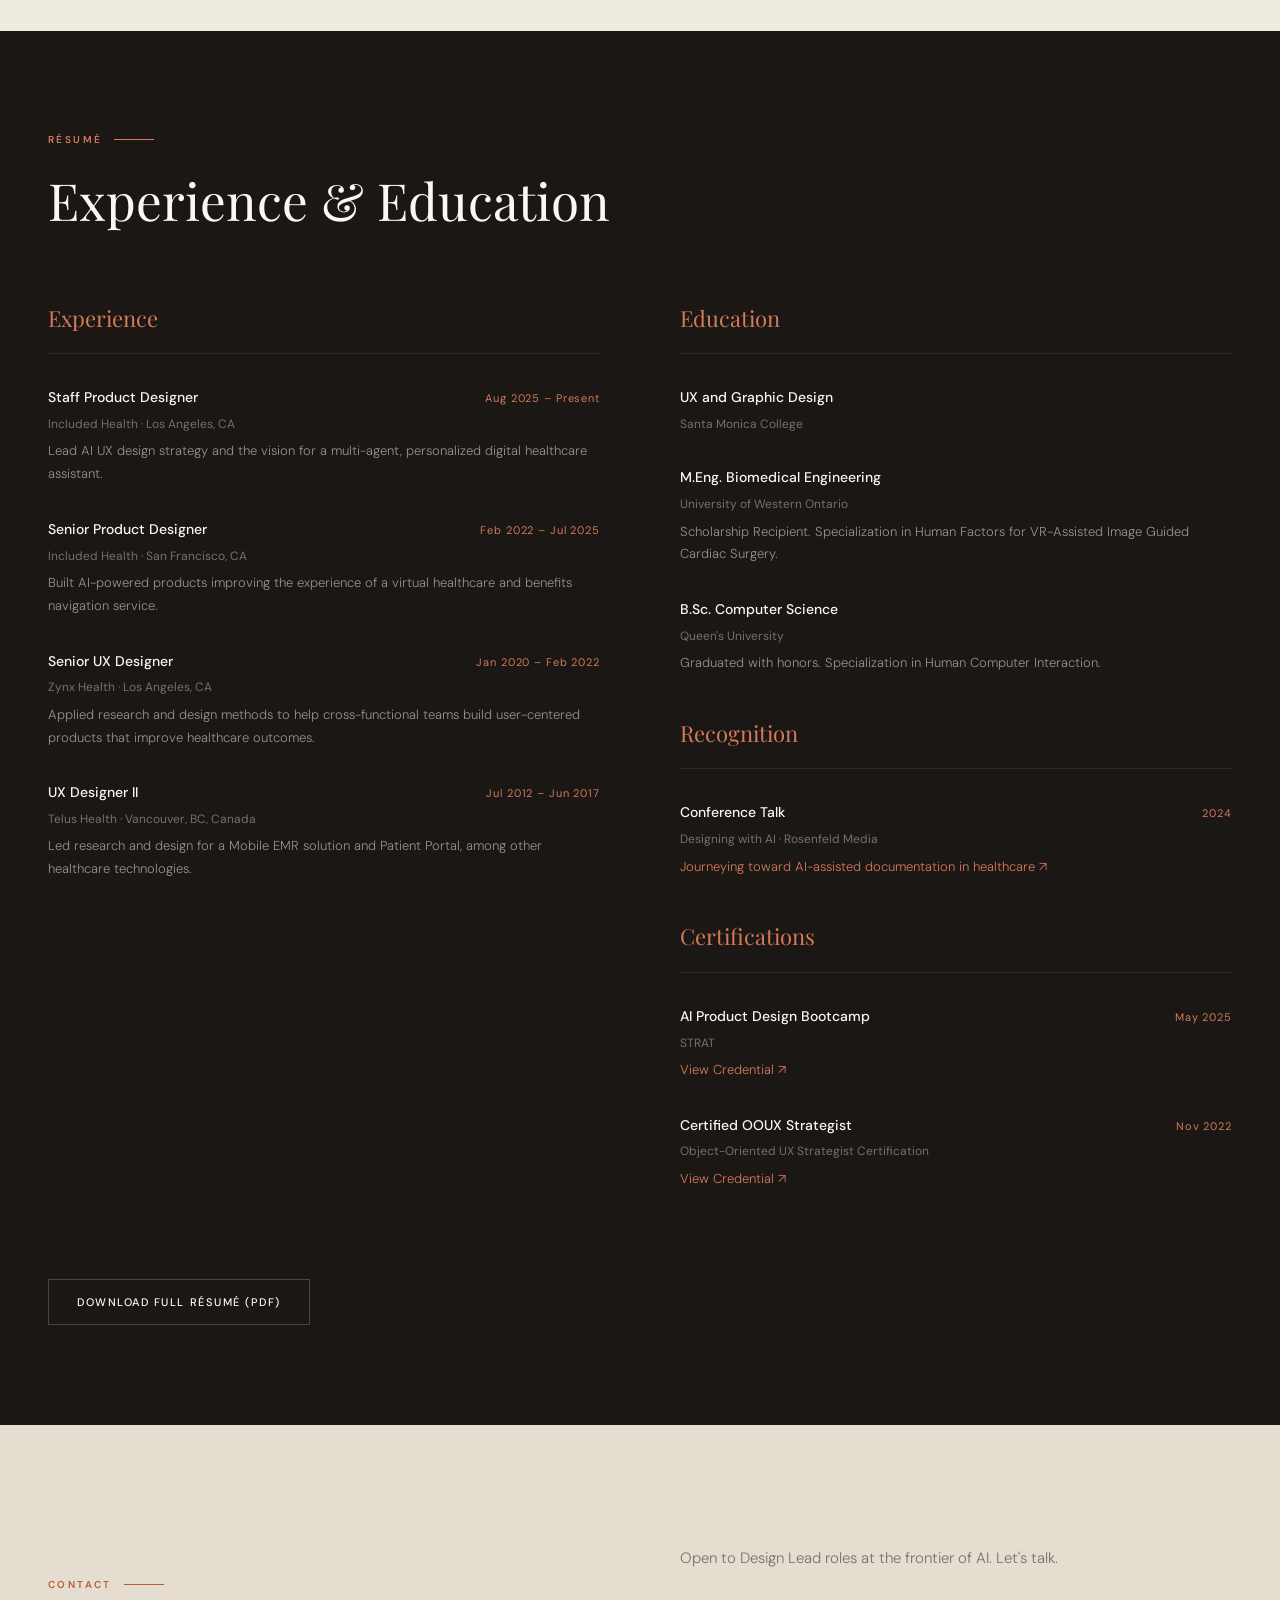
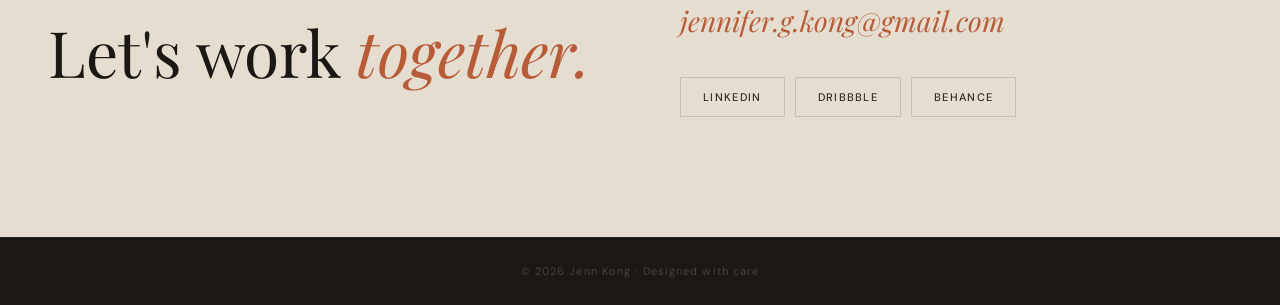
==== commit 080b8b1c: "Add IA case study, link skill chips" ====
--- a/index.html
+++ b/index.html
@@ -172,12 +172,18 @@
       padding-left: 28px;
       border-left: 3px solid var(--terra);
     }
-    .skills-list { display: flex; flex-wrap: wrap; gap: 8px; margin-top: 36px; }
+    .skills-title {
+      font-size: 10px; font-weight: 600; letter-spacing: 0.24em;
+      text-transform: uppercase; color: var(--terra);
+      margin-top: 36px; margin-bottom: 18px;
+    }
+    .skills-list { display: flex; flex-wrap: wrap; gap: 8px; }
     .skill-chip {
       padding: 6px 14px; font-size: 11px; font-weight: 500;
       letter-spacing: 0.08em; text-transform: uppercase;
       background: transparent; color: var(--charcoal);
       border: 1px solid var(--pebble);
+      text-decoration: none;
       transition: all 0.25s;
     }
     .skill-chip:hover { background: var(--charcoal); color: var(--sand); border-color: var(--charcoal); }
@@ -200,6 +206,7 @@
       margin-bottom: 4px;
       text-decoration: none; color: inherit;
       transition: opacity 0.3s;
+      scroll-margin-top: 96px;
     }
     .featured-card:hover { opacity: 0.92; }
     .featured-card-reverse { grid-template-columns: 1fr 55%; }
@@ -268,9 +275,6 @@
       display: flex; align-items: center; justify-content: center;
       font-size: 11px; letter-spacing: 0.1em; text-transform: uppercase;
       color: var(--mid);
-    }
-    .project-thumb-1, .project-thumb-2, .project-thumb-3,
-    .project-thumb-4, .project-thumb-5, .project-thumb-6 {
       background: var(--charcoal);
     }
     .project-info { padding: 24px 24px 28px; }
@@ -361,10 +365,6 @@
     }
 
     /* ── ANIMATIONS ── */
-    @keyframes fadeUp {
-      from { opacity: 0; transform: translateY(32px); }
-      to   { opacity: 1; transform: translateY(0); }
-    }
     .reveal {
       opacity: 0; transform: translateY(24px);
       transition: opacity 0.9s cubic-bezier(0.16,1,0.3,1), transform 0.9s cubic-bezier(0.16,1,0.3,1);
@@ -433,22 +433,25 @@
   <section id="about">
     <div class="about-sidebar reveal">
       <div class="section-label">About Me</div>
-      <h2>Turning ambiguity into <em>strategy</em> & products that matter.</h2>
+      <h2>Turning ambiguity into <em>strategy</em> &amp; products that matter.</h2>
     </div>
     <div class="about-main reveal">
       <div class="about-text">
-        <p>Over a decade leading design at the edge of emerging technology, I've learned to operate at every altitude — aligning executives on vision one moment, coaching a designer through research synthesis the next.</p>
+        <p>Over a decade leading design at the edge of emerging technology, I've learned to operate at every altitude. From aligning executives on vision one moment, coaching a designer through research synthesis the next, to ensuring high product quality across development teams, I know what a product needs and how to jump in to help.</p>
         <div class="pull-quote">"As a design lead in the AI space, I stay curious and connected. I'm still learning, just like everyone else — but with a healthy level of fearlessness and caution."</div>
-        <p>At Included Health, I set AI design strategy, led a multi-agent healthcare assistant from concept to launch, and built the design principles that now guide how our company builds with AI. I'm drawn to work where design has to keep pace with what's newly possible.</p>
-      </div>
+        <p>At Included Health, I led the design of a multi-agent healthcare assistant from concept to launch, and built the principles that now guide how our company builds with AI. I'm drawn to complex, ambiguous problems where design has to keep pace with what's newly possible.</p>
+      </div>
+      <div class="skills-title">My Super Powers include:</div>
       <div class="skills-list">
-        <span class="skill-chip">Object-oriented UX</span>
-        <span class="skill-chip">Discovery Research</span>
-        <span class="skill-chip">AI-based Prototyping</span>
-        <span class="skill-chip">Design Systems</span>
-        <span class="skill-chip">User Research and Testing</span>
-        <span class="skill-chip">Interaction Design</span>
-        <span class="skill-chip">Workshop Facilitation</span>
+        <a href="#ia-redesign" class="skill-chip">Object-oriented UX</a>
+        <a href="#dot-platform" class="skill-chip">Innovation strategy</a>
+        <a href="#ai-design-culture" class="skill-chip">Workshop facilitation</a>
+        <a href="#dot-platform" class="skill-chip">Multi-agent orchestration</a>
+        <a href="#dot-platform" class="skill-chip">Brand identity</a>
+        <a href="#ai-design-culture" class="skill-chip">Mentorship</a>
+        <a href="#ai-design-culture" class="skill-chip">Design systems</a>
+        <a href="#ai-design-culture" class="skill-chip">Design frameworks</a>
+        <a href="#ia-redesign" class="skill-chip">AI-prototyping</a>
       </div>
     </div>
   </section>
@@ -465,7 +468,7 @@
       </div>
     </div>
 
-    <a href="case-studies/DotPlatform.html" class="featured-card reveal">
+    <a href="case-studies/DotPlatform.html" id="dot-platform" class="featured-card reveal">
       <div class="featured-card-img">
         <img src="images/multi-agent-flow.png" alt="The Dot Platform" class="project-img" />
       </div>
@@ -476,15 +479,14 @@
         <p class="featured-card-subtitle">Vision → Brand → Launch</p>
         <p class="project-desc">Synthesized 320+ ideas into 7 concepts, aligned leadership on a bold vision, then built the brand and shipped a production multi-agent AI assistant.</p>
         <div class="featured-card-tags">
-          <span class="featured-tag">Innovation Strategy</span>
-          <span class="featured-tag">Multi-Agent AI</span>
-          <span class="featured-tag">Brand Identity</span>
-          <span class="featured-tag">Cross-functional Leadership</span>
+          <span class="featured-tag">Innovation strategy</span>
+          <span class="featured-tag">Brand identity</span>
+          <span class="featured-tag">Multi-agent orchestration</span>
         </div>
       </div>
     </a>
 
-    <a href="case-studies/AIDesignCulture.html" class="featured-card featured-card-reverse reveal">
+    <a href="case-studies/AIDesignCulture.html" id="ai-design-culture" class="featured-card featured-card-reverse reveal">
       <div class="featured-card-img">
         <img src="images/AI-Design-Patterns-workshop.png" alt="Building AI Design Culture" class="project-img" />
       </div>
@@ -495,10 +497,27 @@
         <p class="featured-card-subtitle">Frameworks → Patterns → Org-wide Impact</p>
         <p class="project-desc">How I built the frameworks and learning culture that helped our teams design AI with confidence — and raised the ceiling for everyone around them.</p>
         <div class="featured-card-tags">
-          <span class="featured-tag">AI Design Patterns</span>
-          <span class="featured-tag">Design Frameworks</span>
-          <span class="featured-tag">Hackathons</span>
+          <span class="featured-tag">Workshop facilitation</span>
+          <span class="featured-tag">Design systems</span>
           <span class="featured-tag">Mentorship</span>
+          <span class="featured-tag">Design frameworks</span>
+        </div>
+      </div>
+    </a>
+
+    <a href="case-studies/InformationArchitecture.html" id="ia-redesign" class="featured-card reveal">
+      <div class="featured-card-img">
+        <img src="images/ia-redesign.png" alt="Information Architecture Re-design" class="project-img" />
+      </div>
+      <div class="featured-card-info">
+        <div class="featured-card-num">03</div>
+        <div class="project-category">Included Health · 2026–Present</div>
+        <div class="featured-card-title">Information Architecture Re-design</div>
+        <p class="featured-card-subtitle">Object-oriented UX → Task flows → Design</p>
+        <p class="project-desc">Uncovered the tangled relationships between disjointed conversations and cases inside the app, then streamlined navigation by rebuilding the IA for our two most-visited member pages — the home page and the messaging landing page.</p>
+        <div class="featured-card-tags">
+          <span class="featured-tag">Object-oriented UX</span>
+          <span class="featured-tag">AI-prototyping</span>
         </div>
       </div>
     </a>
@@ -519,8 +538,8 @@
     <div class="projects-grid">
 
       <a href="https://medium.com/@jennifer.kong/5-ux-design-tips-for-tackling-the-ai-unknowns-27feb97d7f80" target="_blank" class="project-card reveal">
-        <div class="project-thumb project-thumb-4" style="padding:0; position:relative;">
-          <img src="images/writing-ai-tips.webp" alt="5 UX Design Tips for Tackling the AI Unknowns" class="project-img" onerror="this.style.display='none'; this.parentElement.style.display='flex'; this.parentElement.innerHTML='<span style=\'font-size:11px;letter-spacing:0.1em;text-transform:uppercase;color:var(--mid)\'>Medium · Article</span>';" />
+        <div class="project-thumb">
+          <img src="images/writing-ai-tips.webp" alt="5 UX Design Tips for Tackling the AI Unknowns" class="project-img" />
         </div>
         <div class="project-info">
           <div class="project-category">AI Design · UX Strategy</div>
@@ -530,8 +549,8 @@
       </a>
 
       <a href="https://rosenverse.rosenfeldmedia.com/videos/case-study-journeying-toward-ai-assisted-documentation-in-healthcare" target="_blank" class="project-card reveal">
-        <div class="project-thumb project-thumb-3" style="padding:0; position:relative;">
-          <img src="images/writing-rosenfeld-talk.png" alt="Journeying Toward AI-Assisted Documentation in Healthcare" class="project-img" onerror="this.style.display='none'; this.parentElement.style.display='flex'; this.parentElement.innerHTML='<span style=\'font-size:11px;letter-spacing:0.1em;text-transform:uppercase;color:var(--mid)\'>Rosenfeld · Talk</span>';" />
+        <div class="project-thumb">
+          <img src="images/writing-rosenfeld-talk.png" alt="Journeying Toward AI-Assisted Documentation in Healthcare" class="project-img" />
         </div>
         <div class="project-info">
           <div class="project-category">Conference Talk · Designing with AI 2024</div>
@@ -541,8 +560,8 @@
       </a>
 
       <a href="https://medium.com/@jennifer.kong/designing-with-intention-16508daa57da" target="_blank" class="project-card reveal">
-        <div class="project-thumb project-thumb-5" style="padding:0; position:relative;">
-          <img src="images/writing-designing-intention.webp" alt="Designing with Intention" class="project-img" onerror="this.style.display='none'; this.parentElement.style.display='flex'; this.parentElement.innerHTML='<span style=\'font-size:11px;letter-spacing:0.1em;text-transform:uppercase;color:var(--mid)\'>Medium · Article</span>';" />
+        <div class="project-thumb">
+          <img src="images/writing-designing-intention.webp" alt="Designing with Intention" class="project-img" />
         </div>
         <div class="project-info">
           <div class="project-category">Design Philosophy</div>
@@ -552,8 +571,8 @@
       </a>
 
       <a href="https://medium.com/included-health-design/how-volleyball-can-help-you-to-survive-and-thrive-on-a-design-team-a57044cc815b" target="_blank" class="project-card reveal">
-        <div class="project-thumb project-thumb-1" style="padding:0; position:relative;">
-          <img src="images/writing-volleyball.webp" alt="Volleyball for Design Teams" class="project-img" onerror="this.style.display='none'; this.parentElement.style.display='flex'; this.parentElement.innerHTML='<span style=\'font-size:11px;letter-spacing:0.1em;text-transform:uppercase;color:var(--mid)\'>Medium · Article</span>';" />
+        <div class="project-thumb">
+          <img src="images/writing-volleyball.webp" alt="Volleyball for Design Teams" class="project-img" />
         </div>
         <div class="project-info">
           <div class="project-category">Design Culture · Team Leadership</div>
@@ -691,7 +710,9 @@
       });
     }, { threshold: 0.08 });
     reveals.forEach(el => observer.observe(el));
-  </script>  <!-- Elfsight AI Chatbot | Jenn Kong - AI rep -->
+  </script>
+
+  <!-- Elfsight AI Chatbot | Jenn Kong - AI rep -->
   <script src="https://elfsightcdn.com/platform.js" async></script>
   <div class="elfsight-app-141355e9-4163-460e-a65b-459ceb472e81" data-elfsight-app-lazy></div>
 
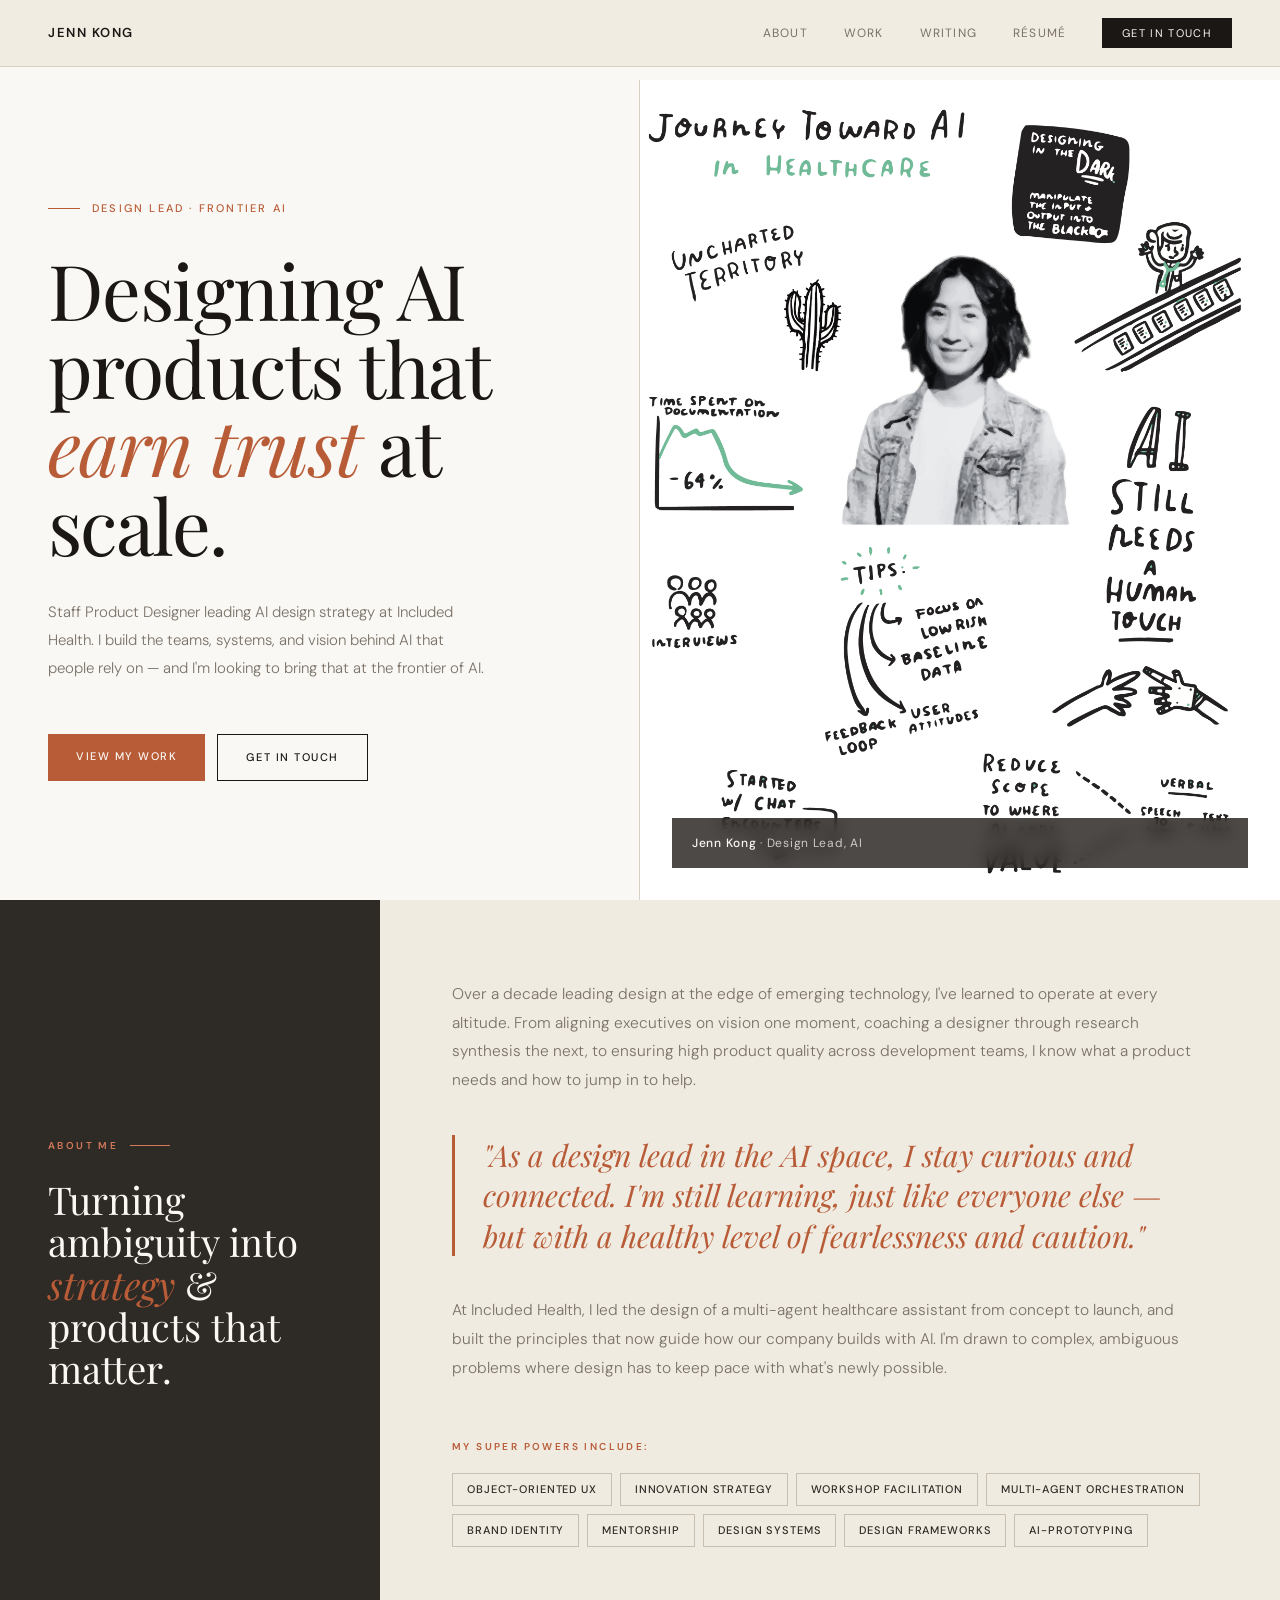
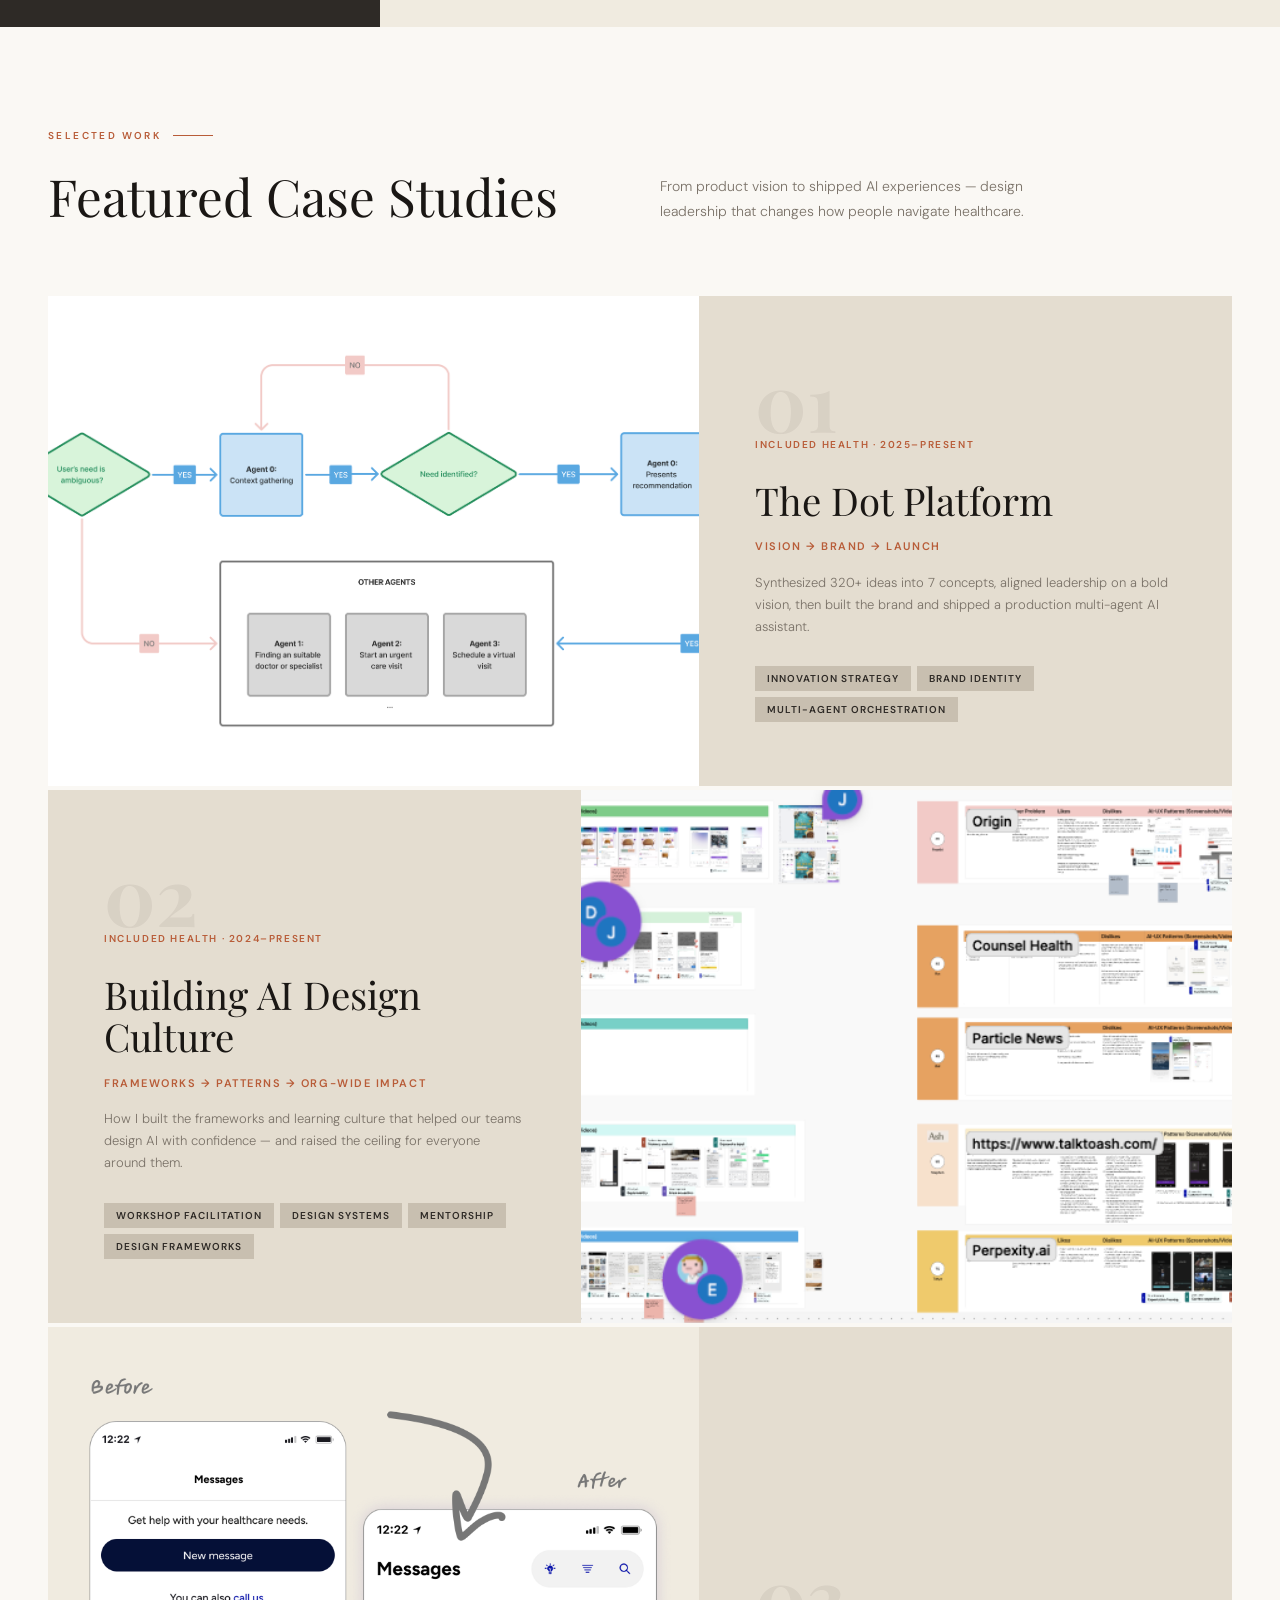
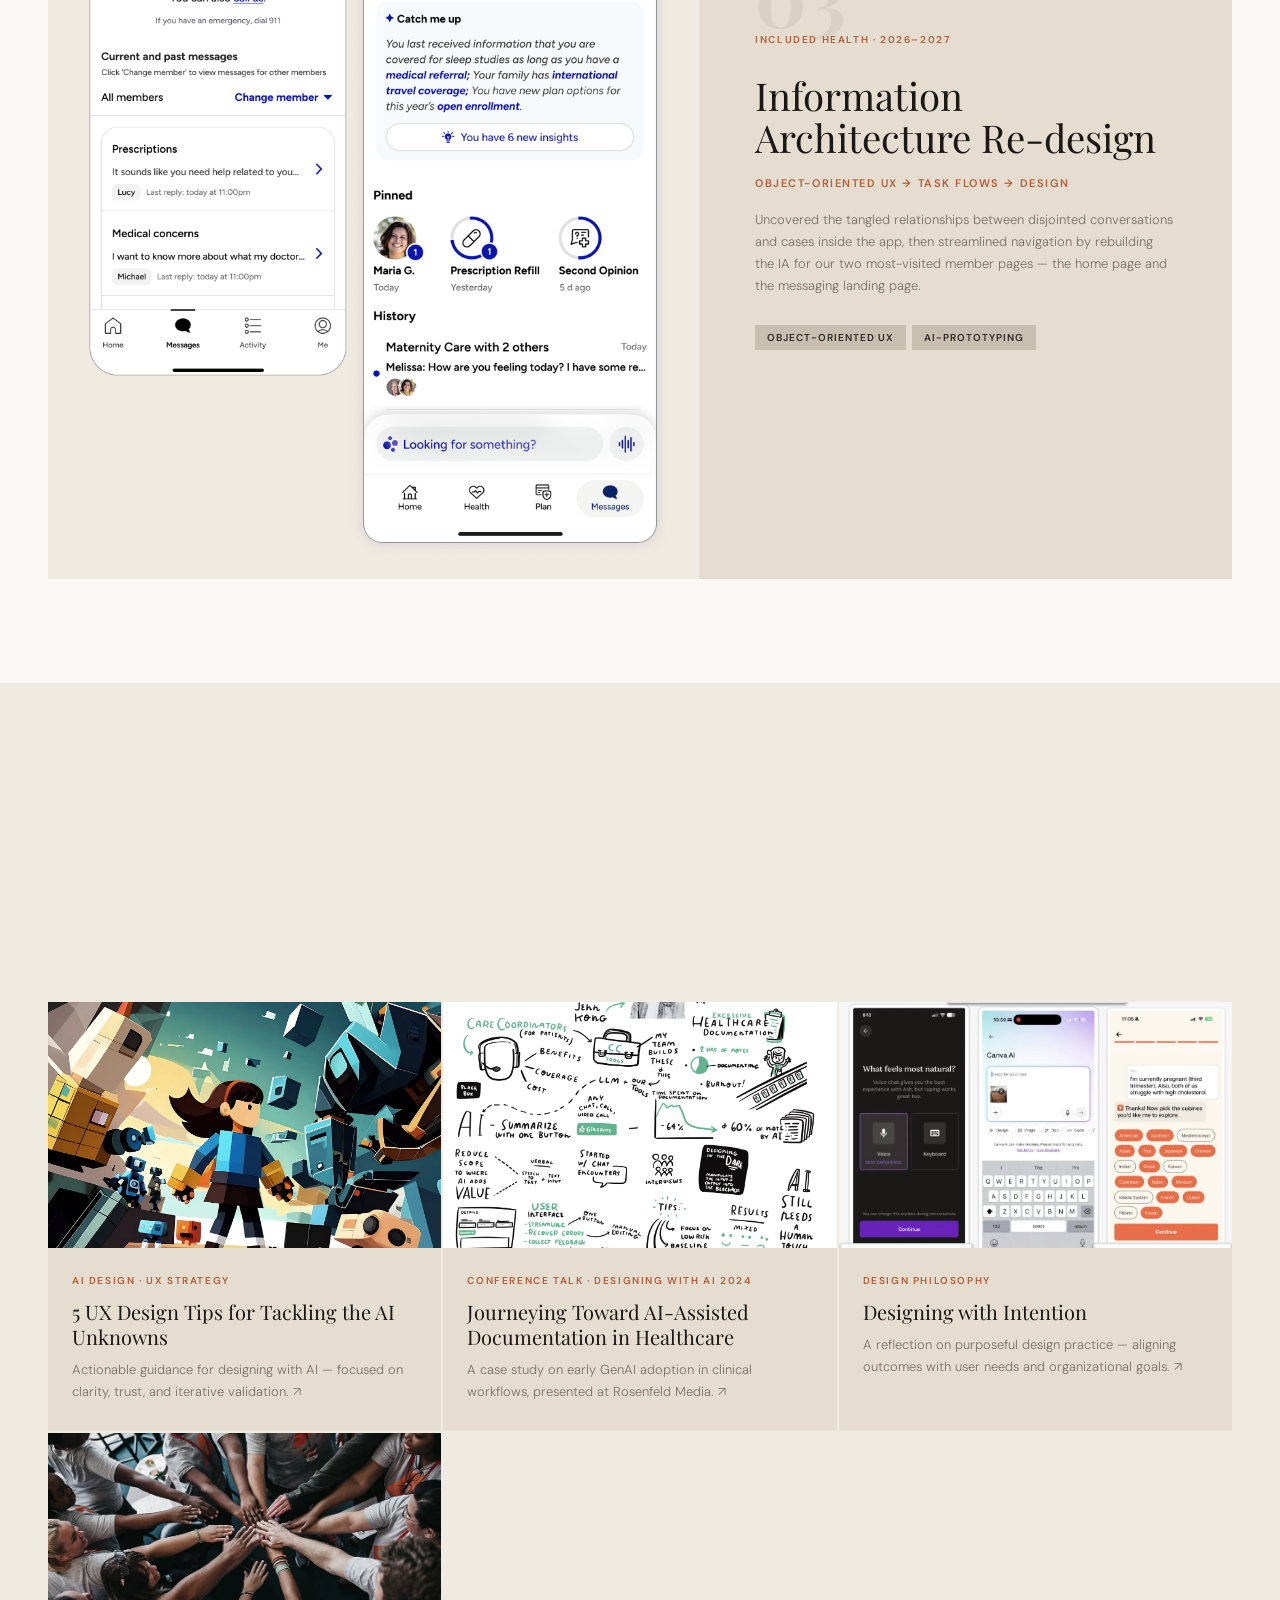
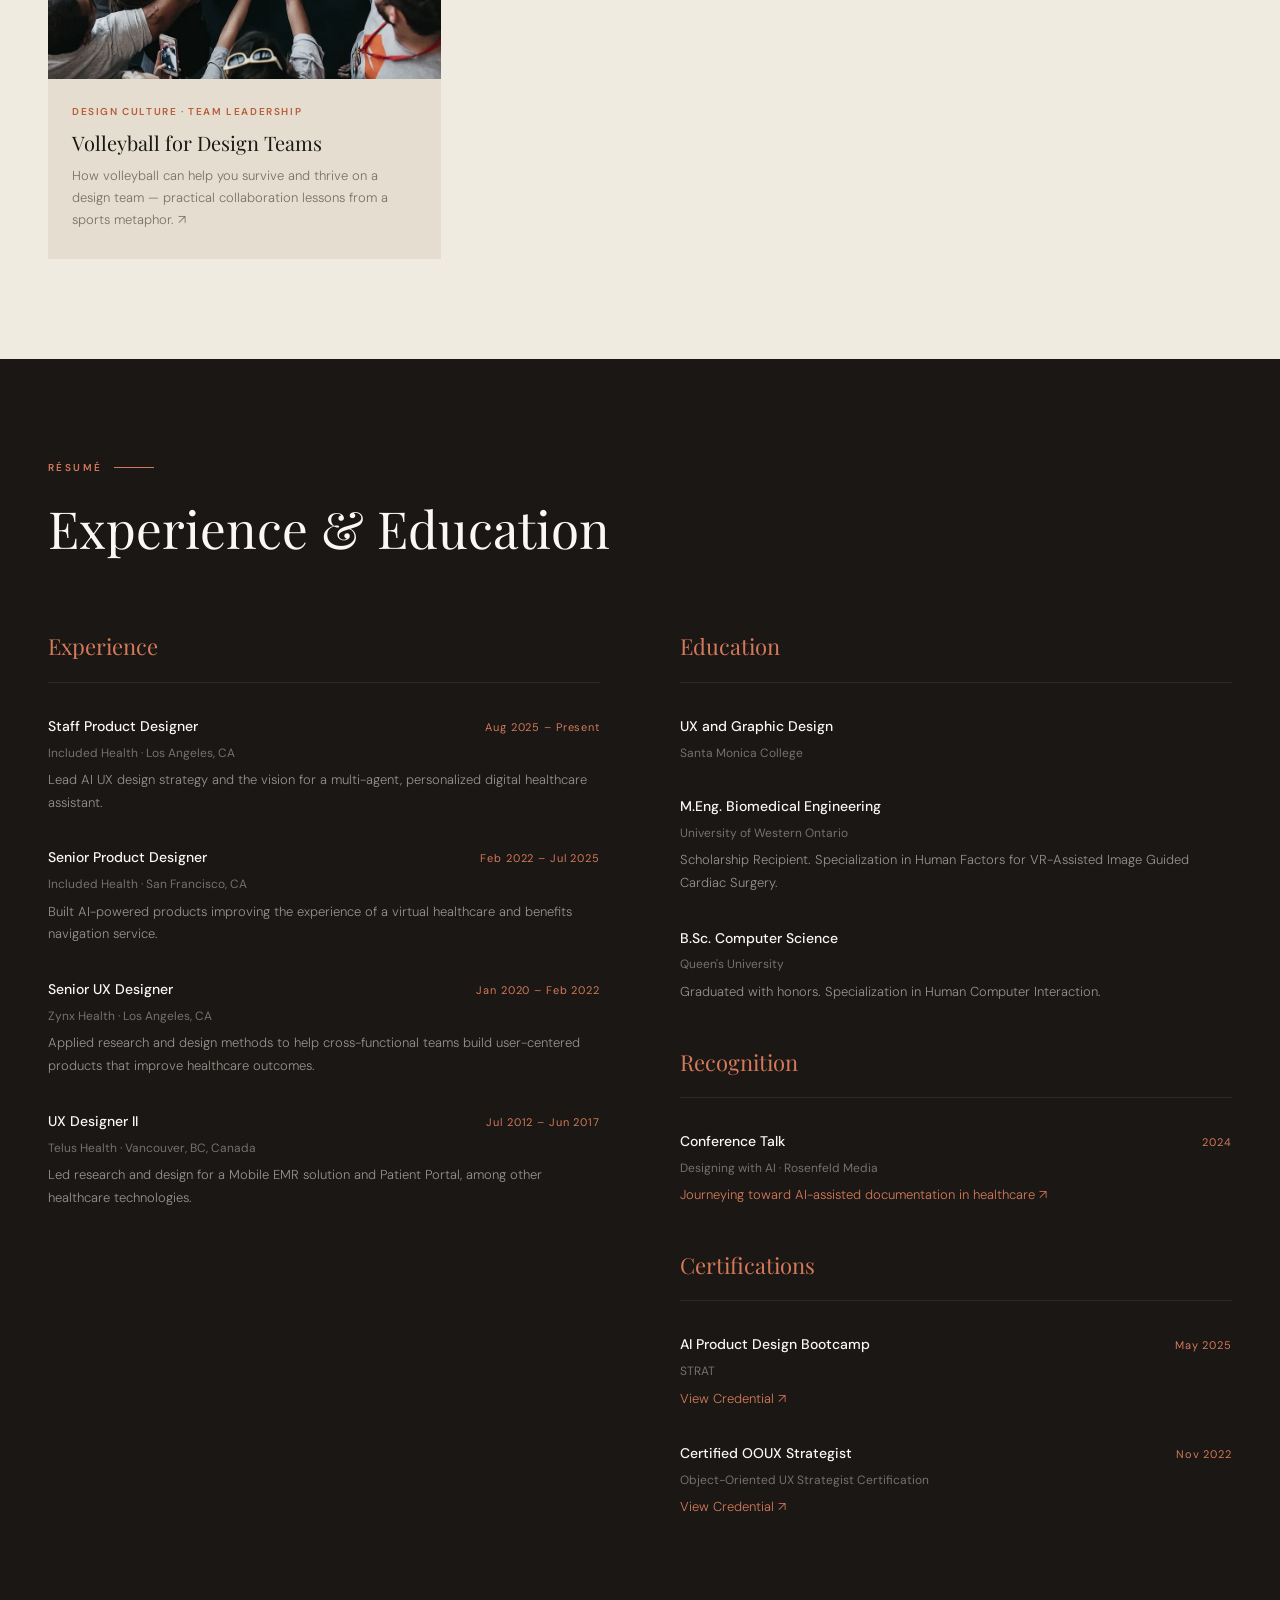
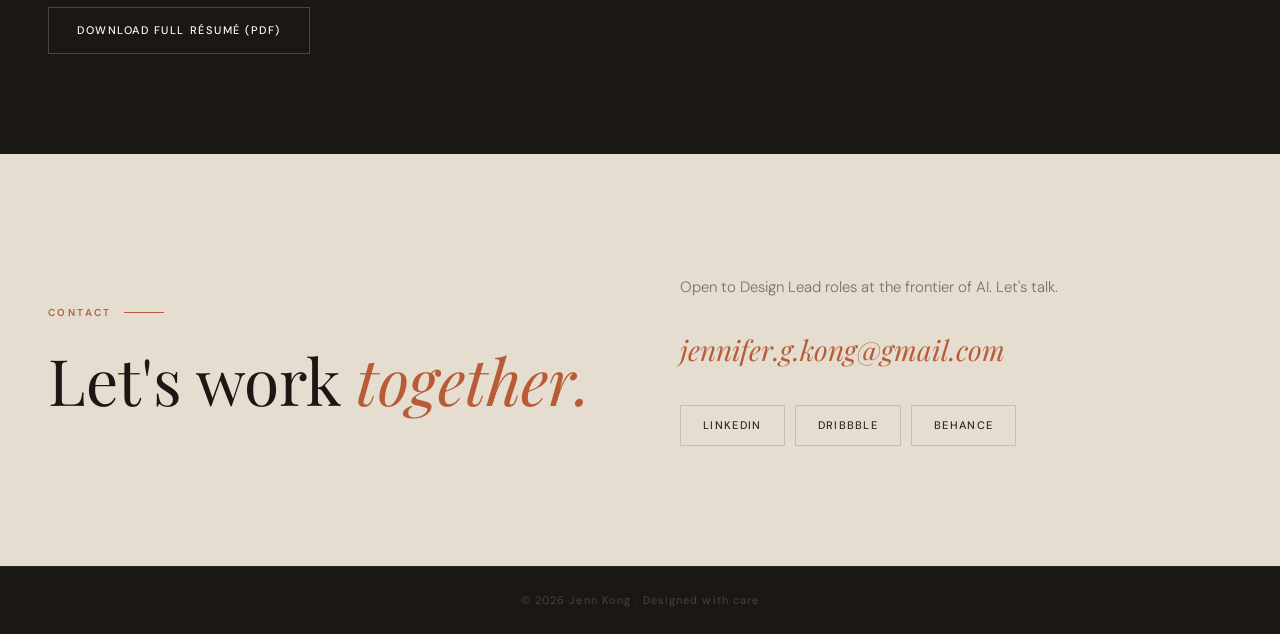
==== commit bfe07263: "Add IA case study images" ====
--- a/index.html
+++ b/index.html
@@ -507,11 +507,11 @@
 
     <a href="case-studies/InformationArchitecture.html" id="ia-redesign" class="featured-card reveal">
       <div class="featured-card-img">
-        <img src="images/ia-redesign.png" alt="Information Architecture Re-design" class="project-img" />
+        <img src="images/messaging_revamp.png" alt="Information Architecture Re-design — messaging before and after" class="project-img" />
       </div>
       <div class="featured-card-info">
         <div class="featured-card-num">03</div>
-        <div class="project-category">Included Health · 2026–Present</div>
+        <div class="project-category">Included Health · 2026–2027</div>
         <div class="featured-card-title">Information Architecture Re-design</div>
         <p class="featured-card-subtitle">Object-oriented UX → Task flows → Design</p>
         <p class="project-desc">Uncovered the tangled relationships between disjointed conversations and cases inside the app, then streamlined navigation by rebuilding the IA for our two most-visited member pages — the home page and the messaging landing page.</p>
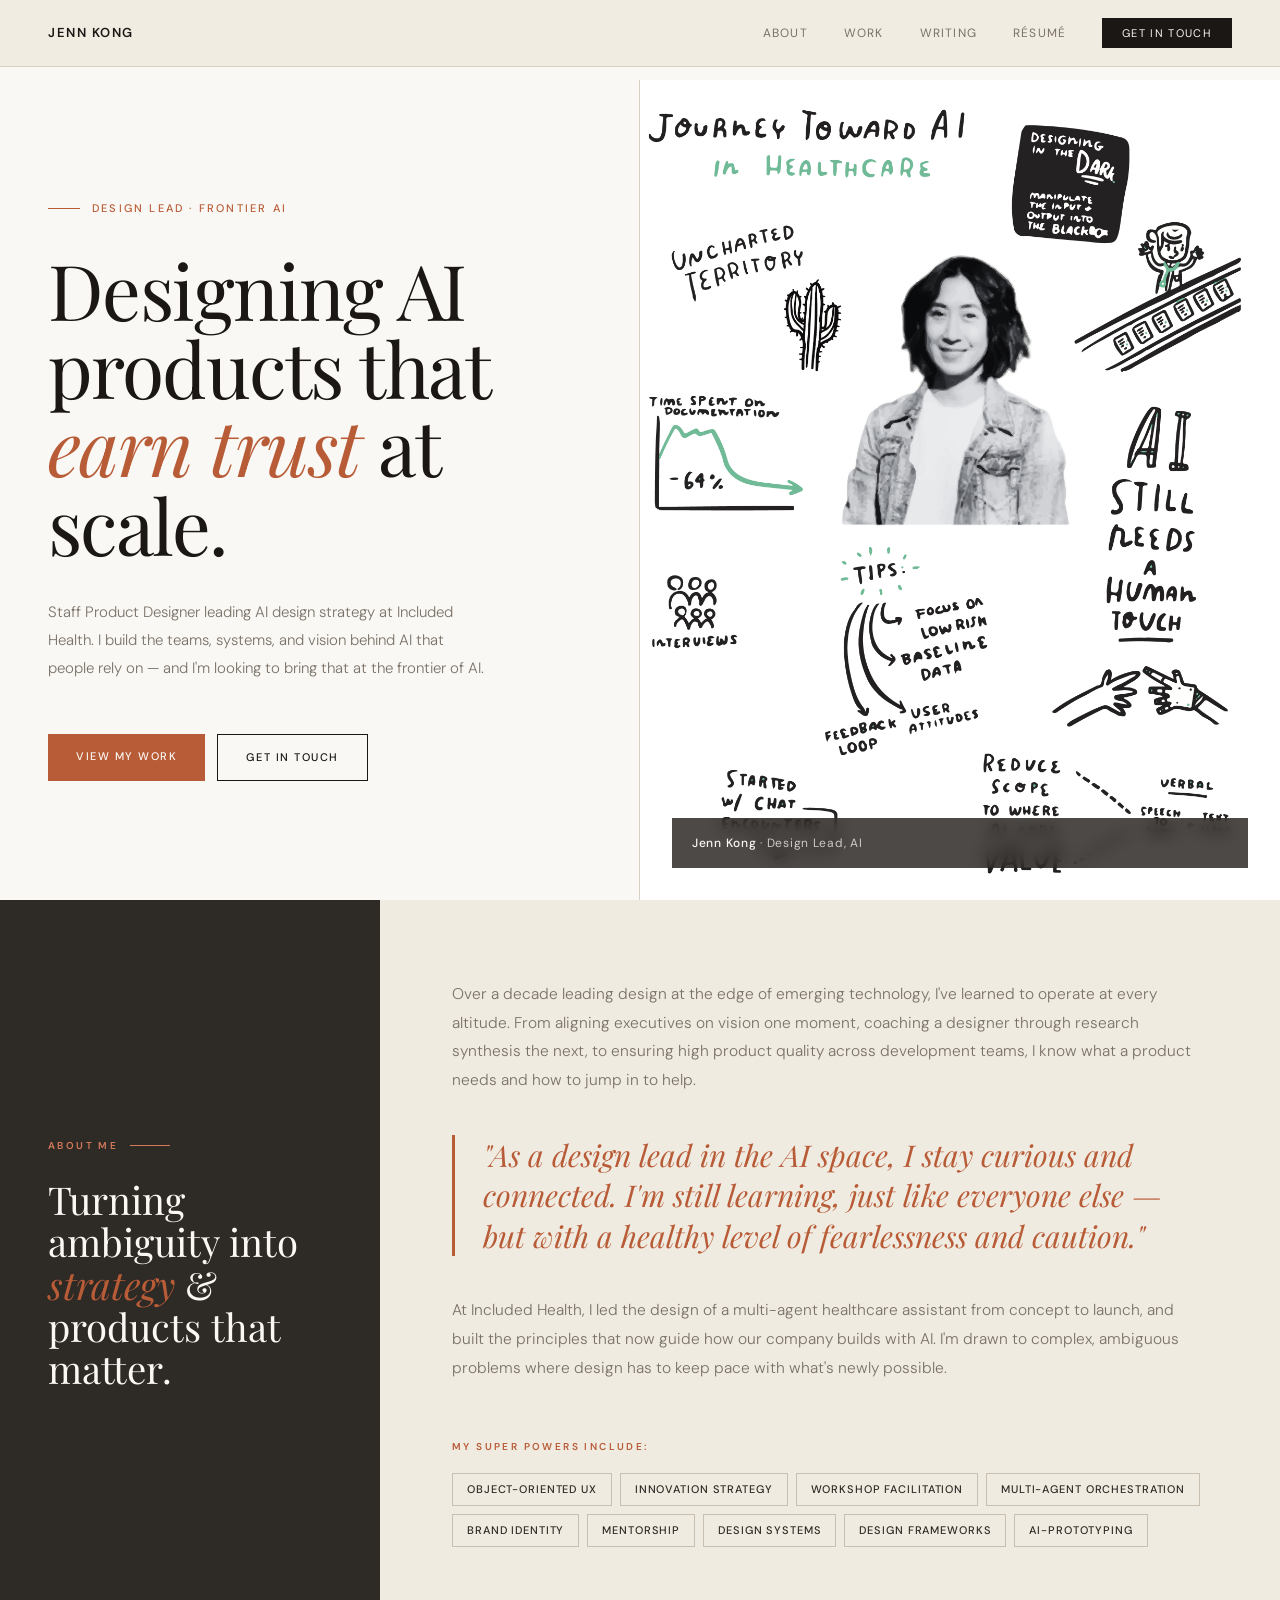
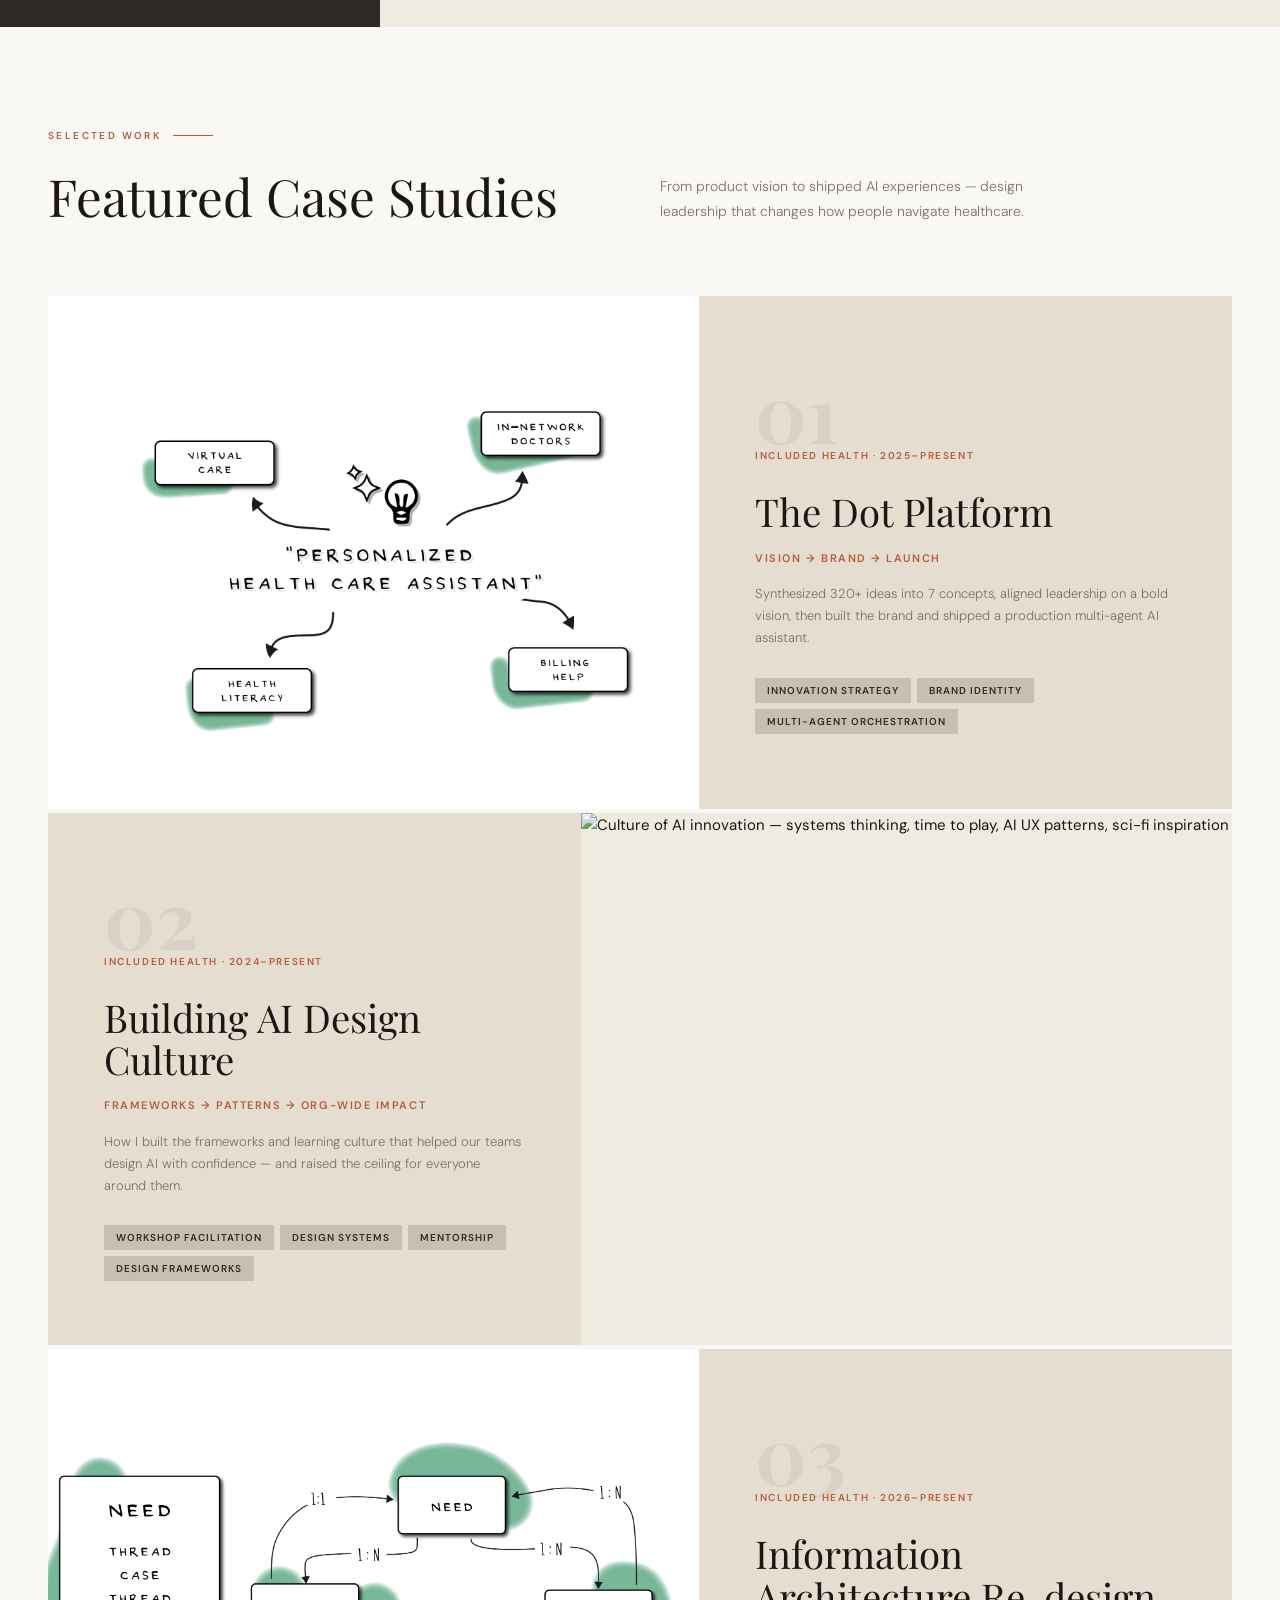
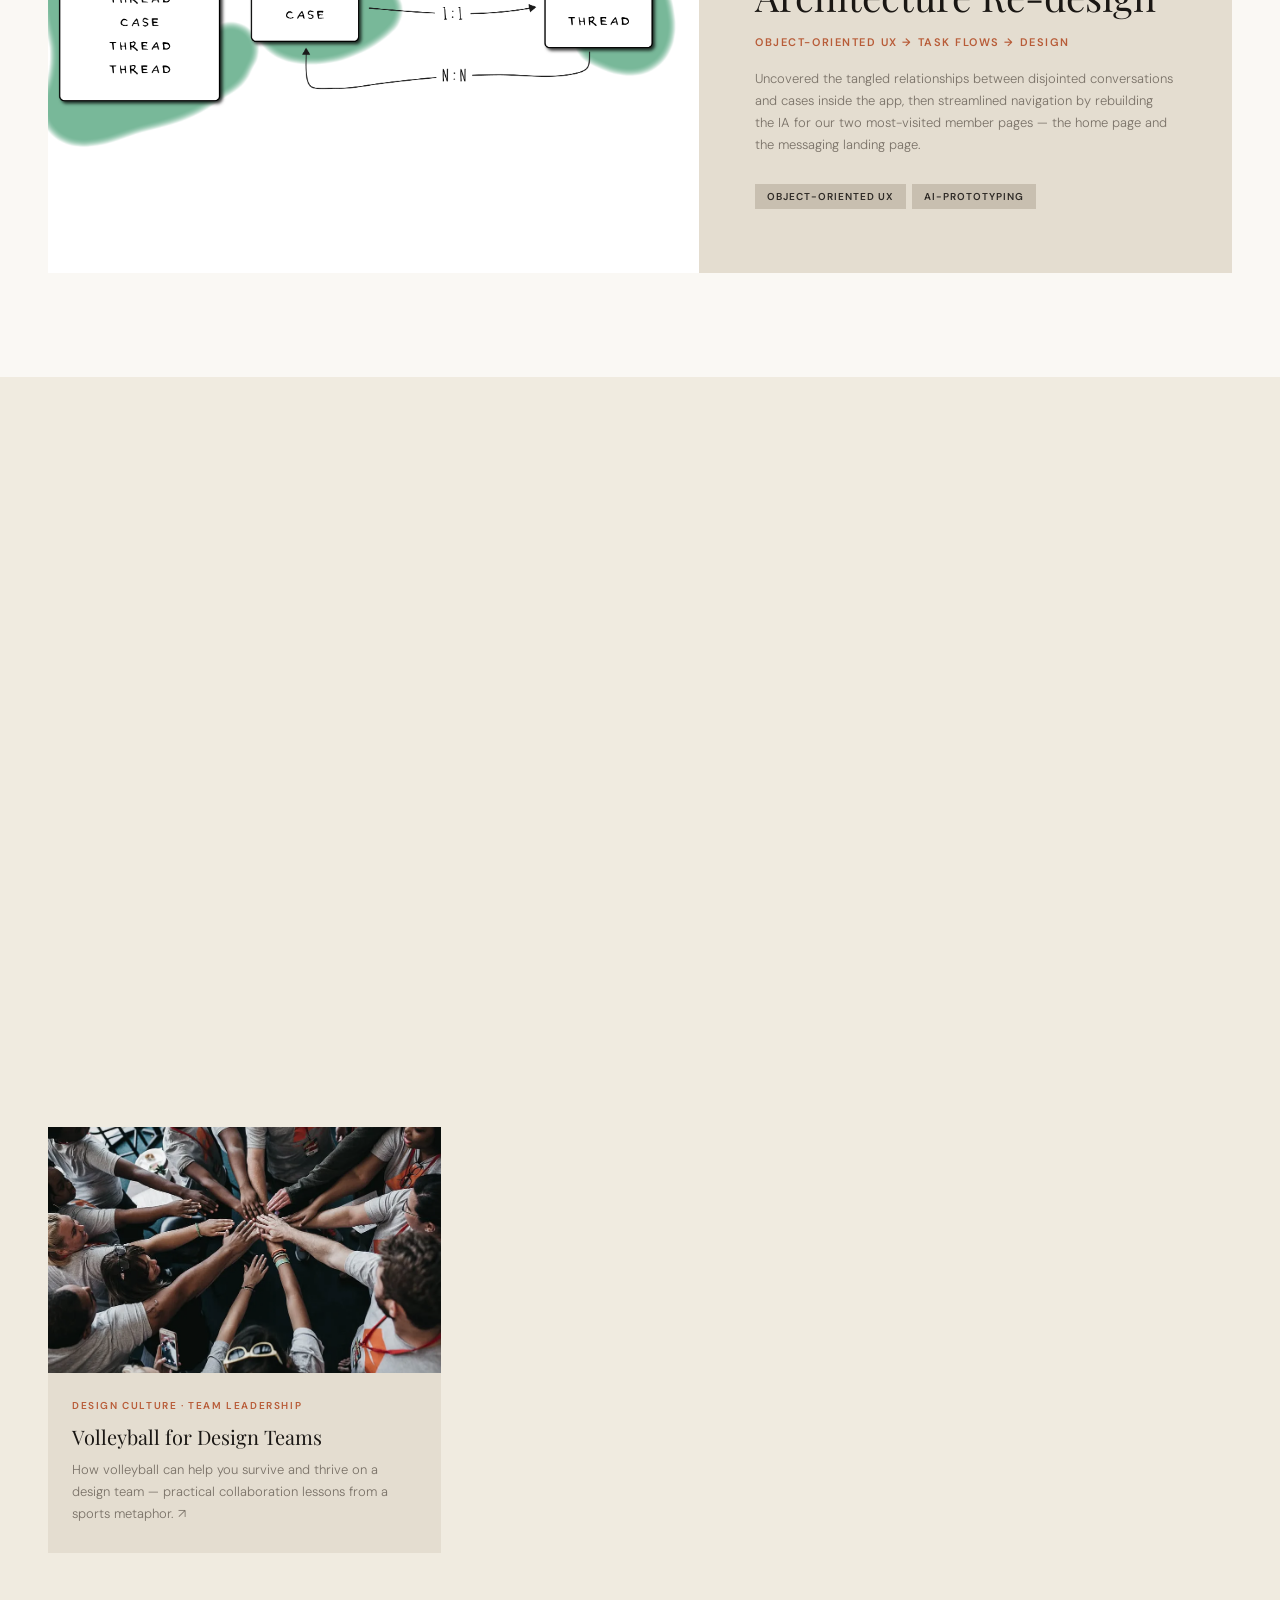
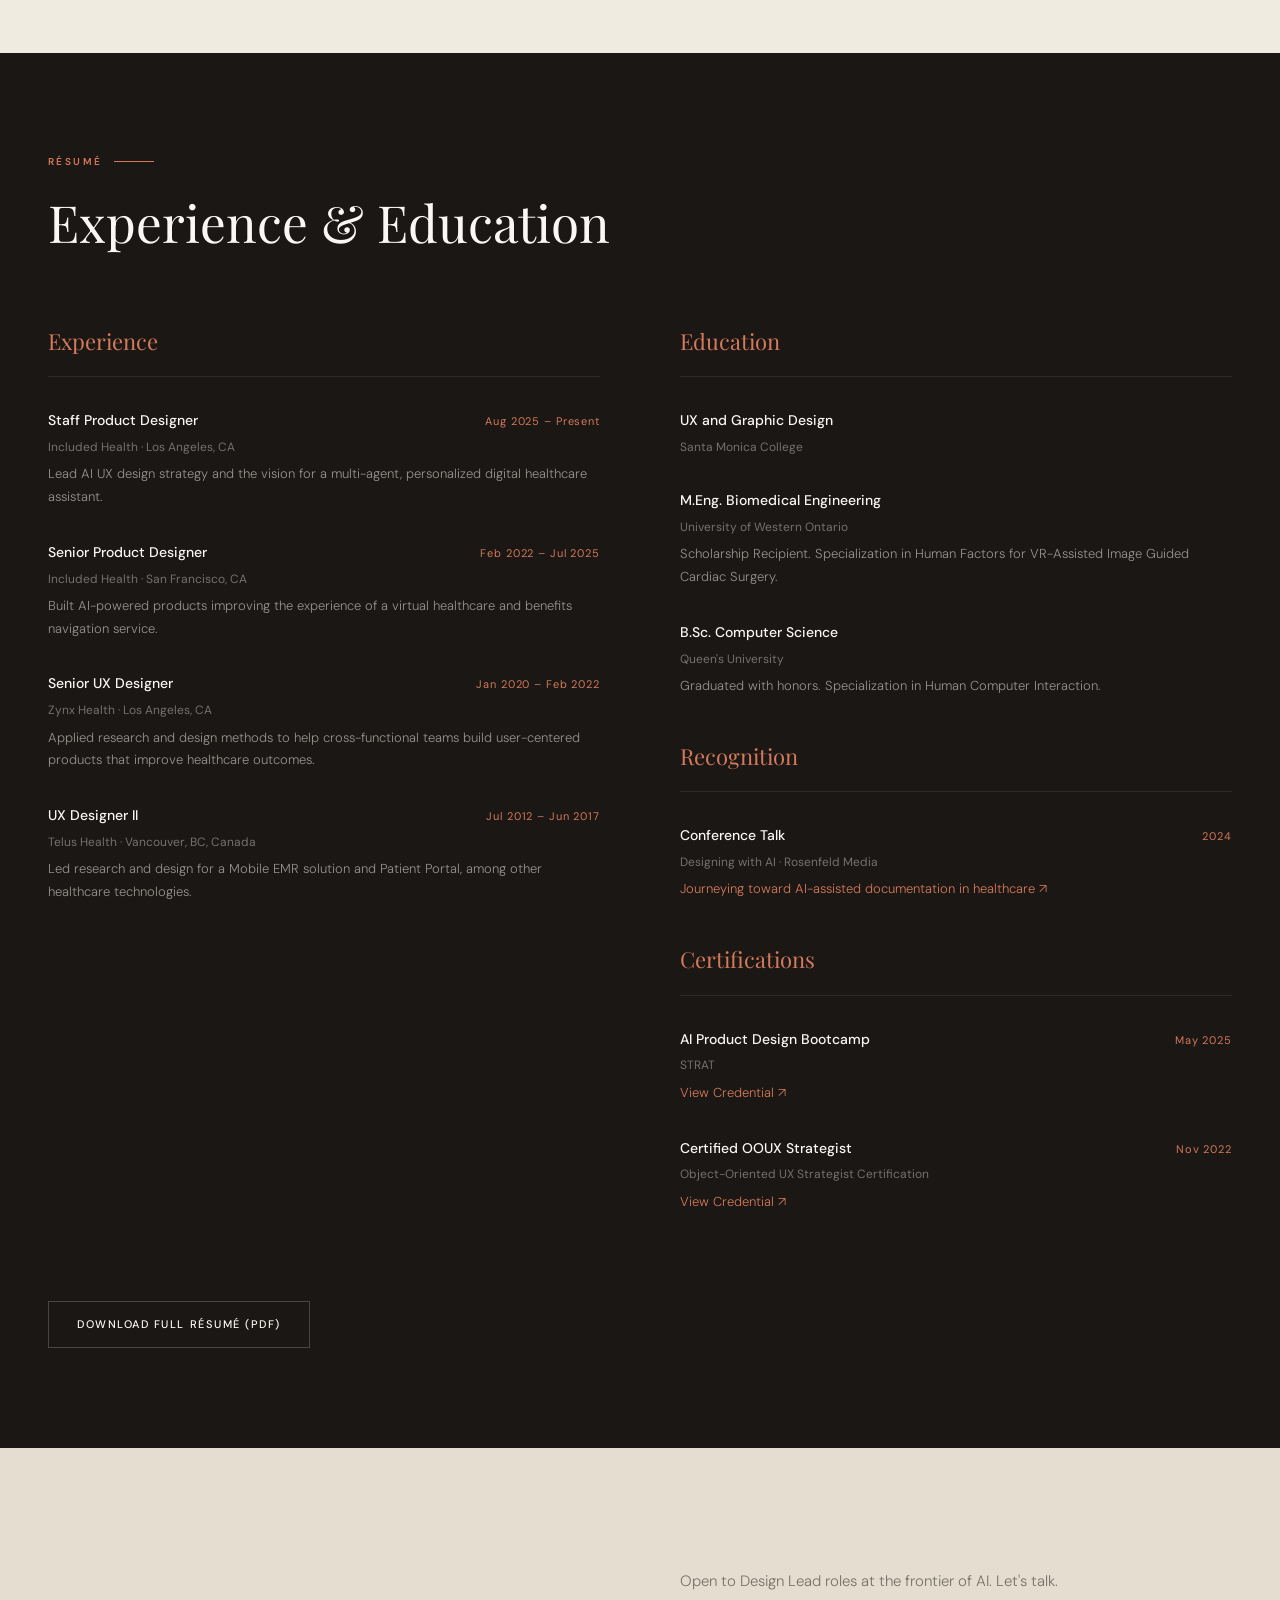
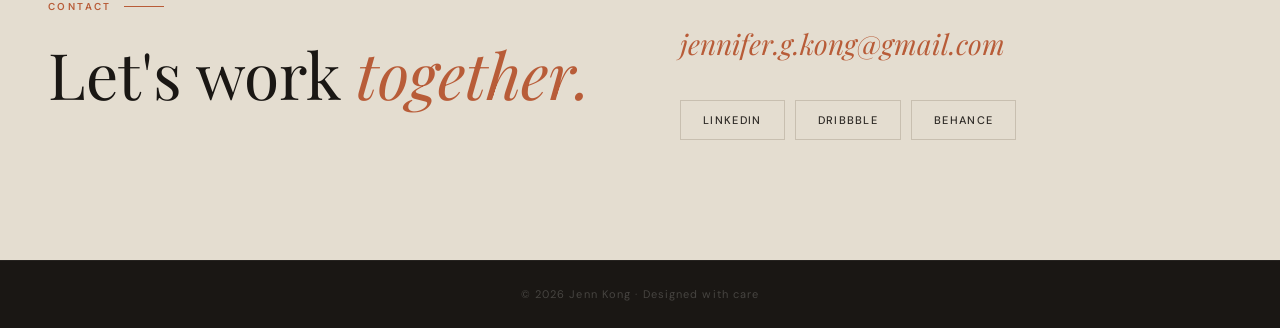
==== commit 9d42aa57: "Add sketch illustrations to case study cards" ====
--- a/index.html
+++ b/index.html
@@ -470,7 +470,7 @@
 
     <a href="case-studies/DotPlatform.html" id="dot-platform" class="featured-card reveal">
       <div class="featured-card-img">
-        <img src="images/multi-agent-flow.png" alt="The Dot Platform" class="project-img" />
+        <img src="images/dotplatform-sketch.png" alt="The Dot Platform" class="project-img" />
       </div>
       <div class="featured-card-info">
         <div class="featured-card-num">01</div>
@@ -488,7 +488,7 @@
 
     <a href="case-studies/AIDesignCulture.html" id="ai-design-culture" class="featured-card featured-card-reverse reveal">
       <div class="featured-card-img">
-        <img src="images/AI-Design-Patterns-workshop.png" alt="Building AI Design Culture" class="project-img" />
+        <img src="images/aiculture-sketch.png" alt="Culture of AI innovation — systems thinking, time to play, AI UX patterns, sci-fi inspiration" class="project-img" />
       </div>
       <div class="featured-card-info">
         <div class="featured-card-num">02</div>
@@ -507,11 +507,11 @@
 
     <a href="case-studies/InformationArchitecture.html" id="ia-redesign" class="featured-card reveal">
       <div class="featured-card-img">
-        <img src="images/messaging_revamp.png" alt="Information Architecture Re-design — messaging before and after" class="project-img" />
+        <img src="images/ia-ooux-sketch.png" alt="Information Architecture Re-design — object-oriented UX sketch" class="project-img" />
       </div>
       <div class="featured-card-info">
         <div class="featured-card-num">03</div>
-        <div class="project-category">Included Health · 2026–2027</div>
+        <div class="project-category">Included Health · 2026–Present</div>
         <div class="featured-card-title">Information Architecture Re-design</div>
         <p class="featured-card-subtitle">Object-oriented UX → Task flows → Design</p>
         <p class="project-desc">Uncovered the tangled relationships between disjointed conversations and cases inside the app, then streamlined navigation by rebuilding the IA for our two most-visited member pages — the home page and the messaging landing page.</p>
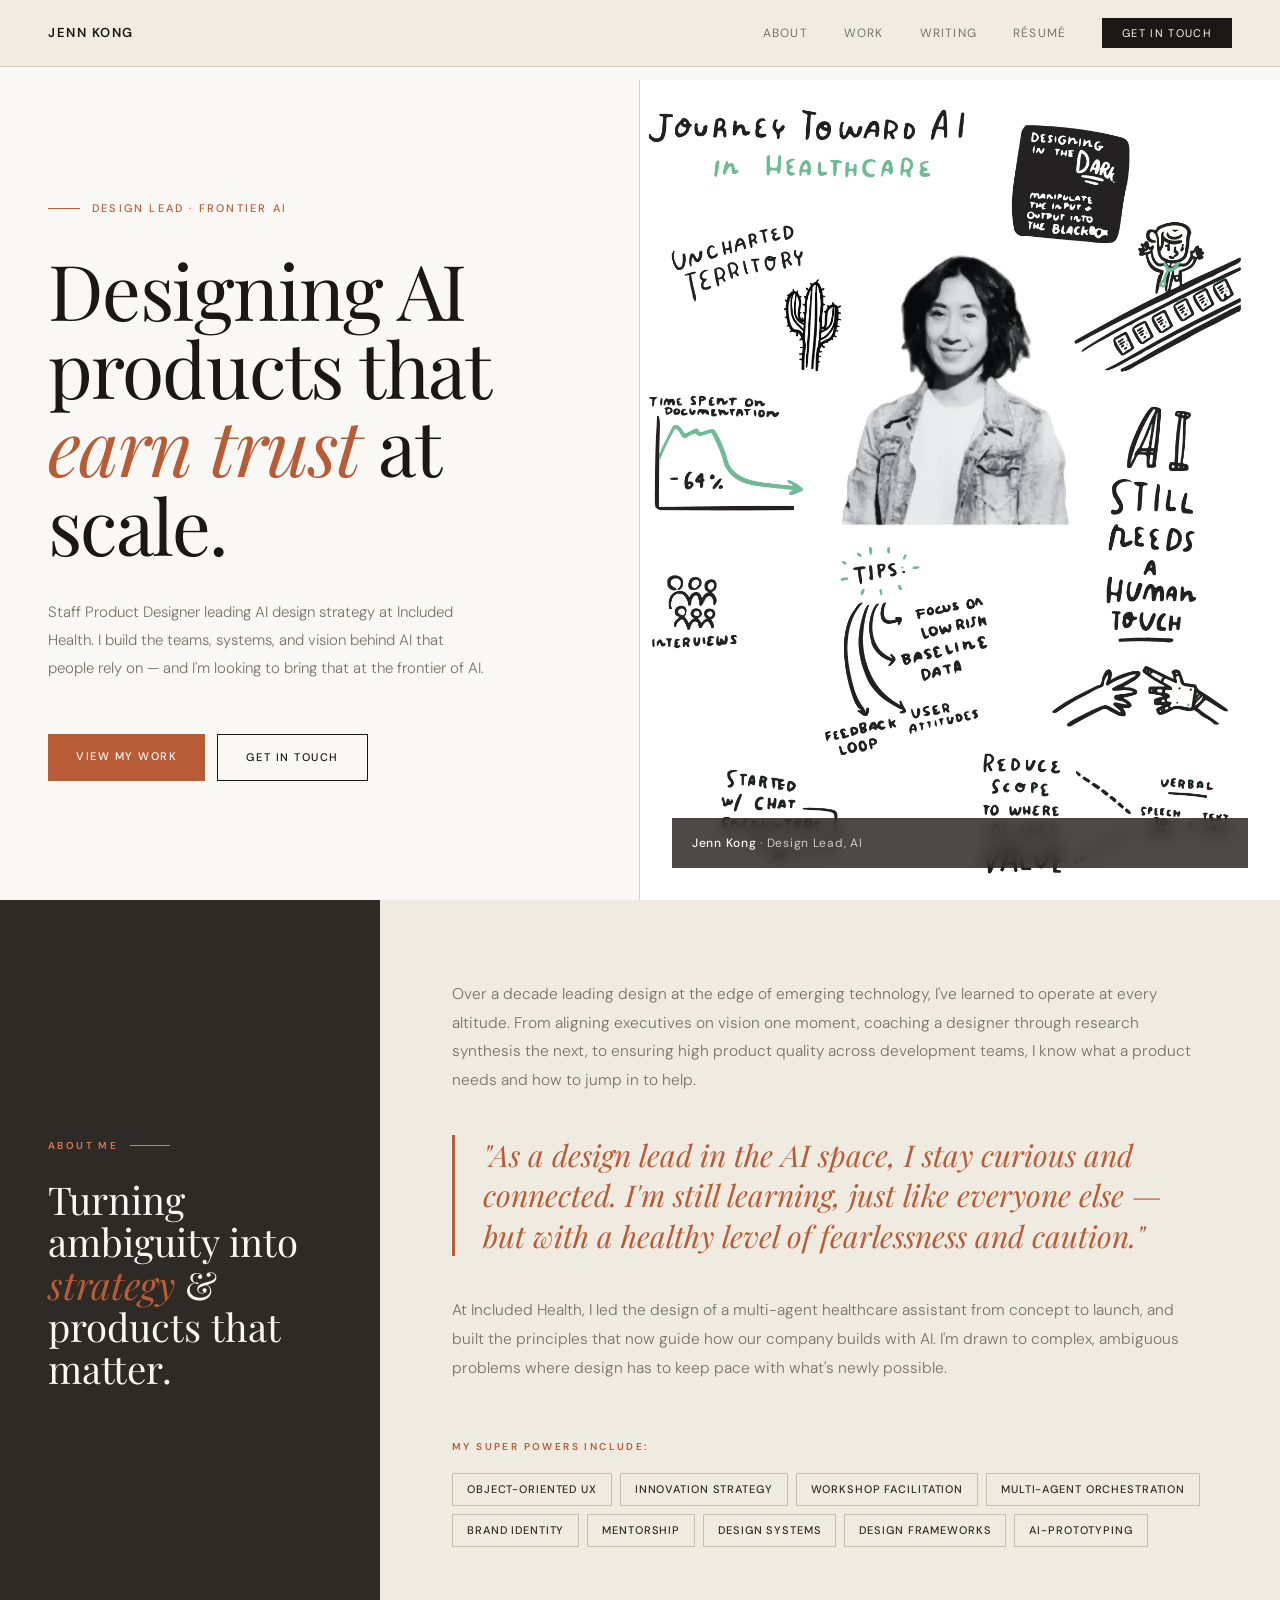
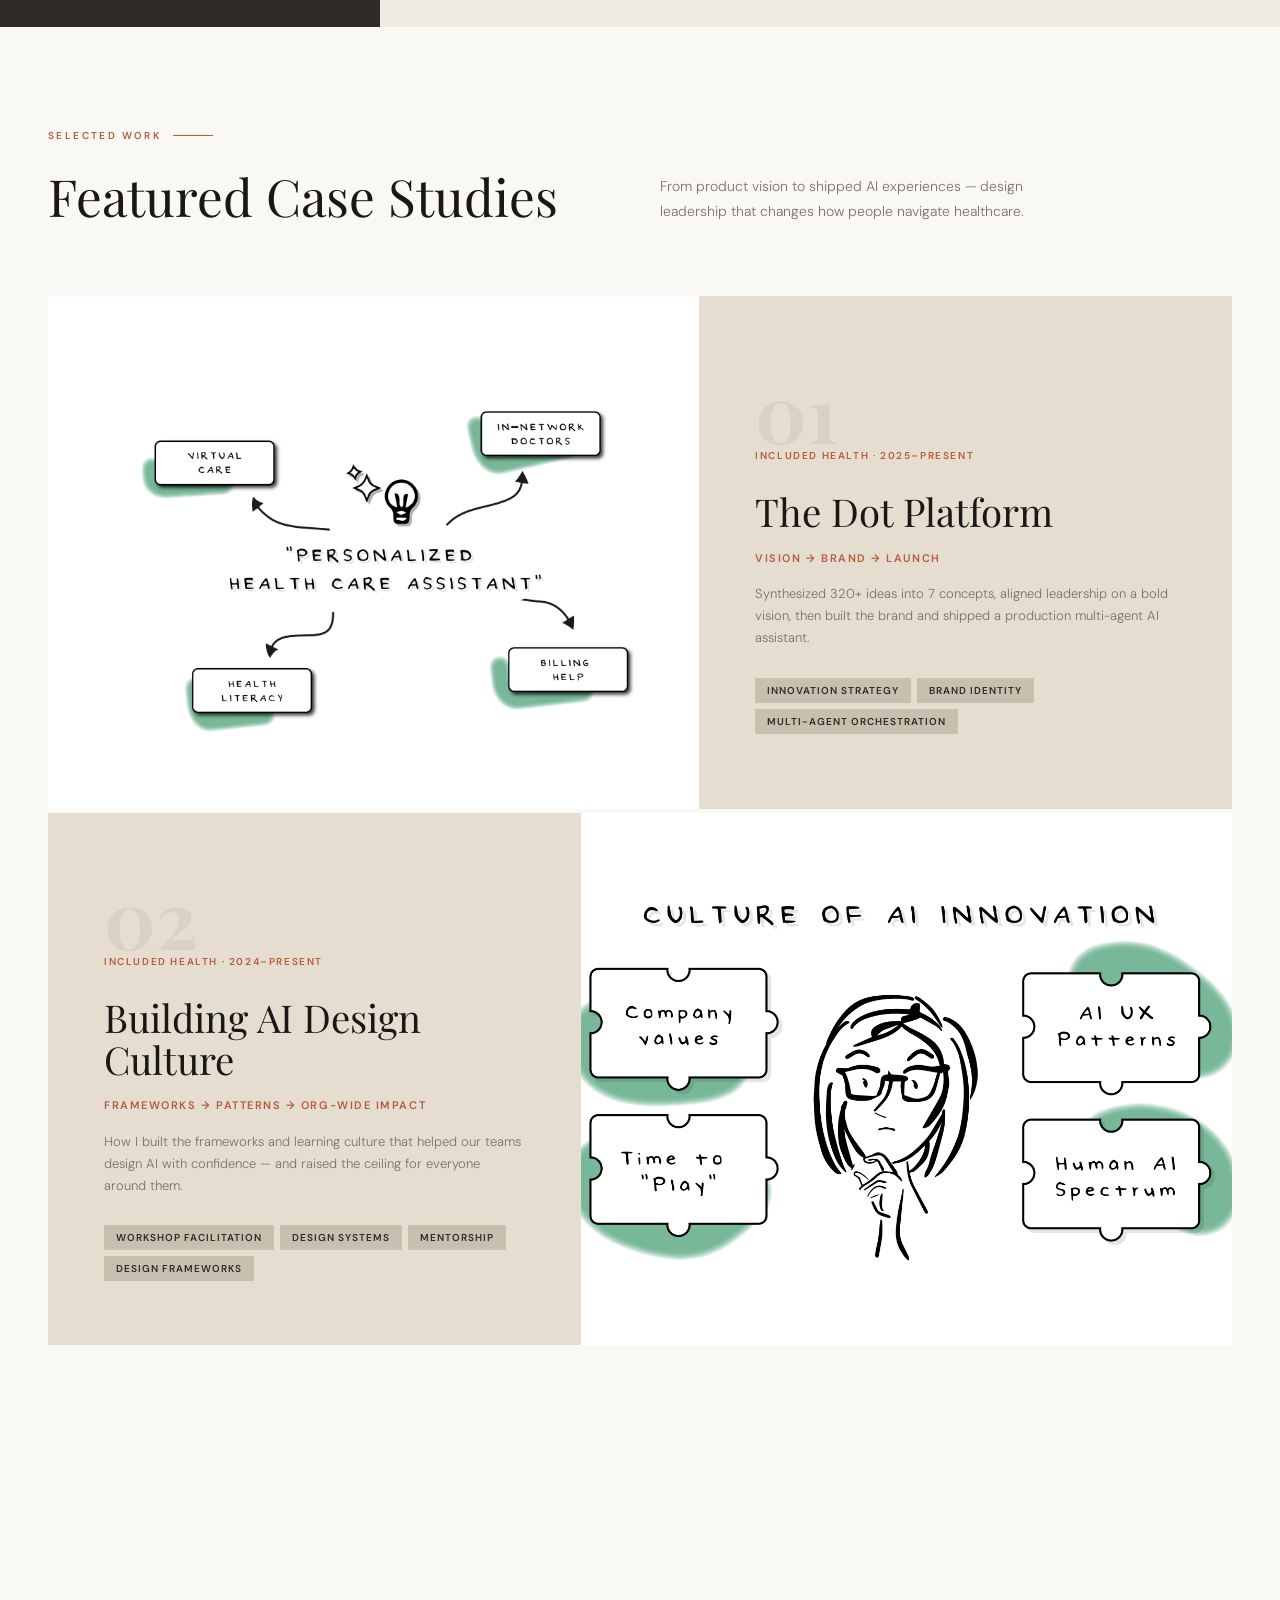
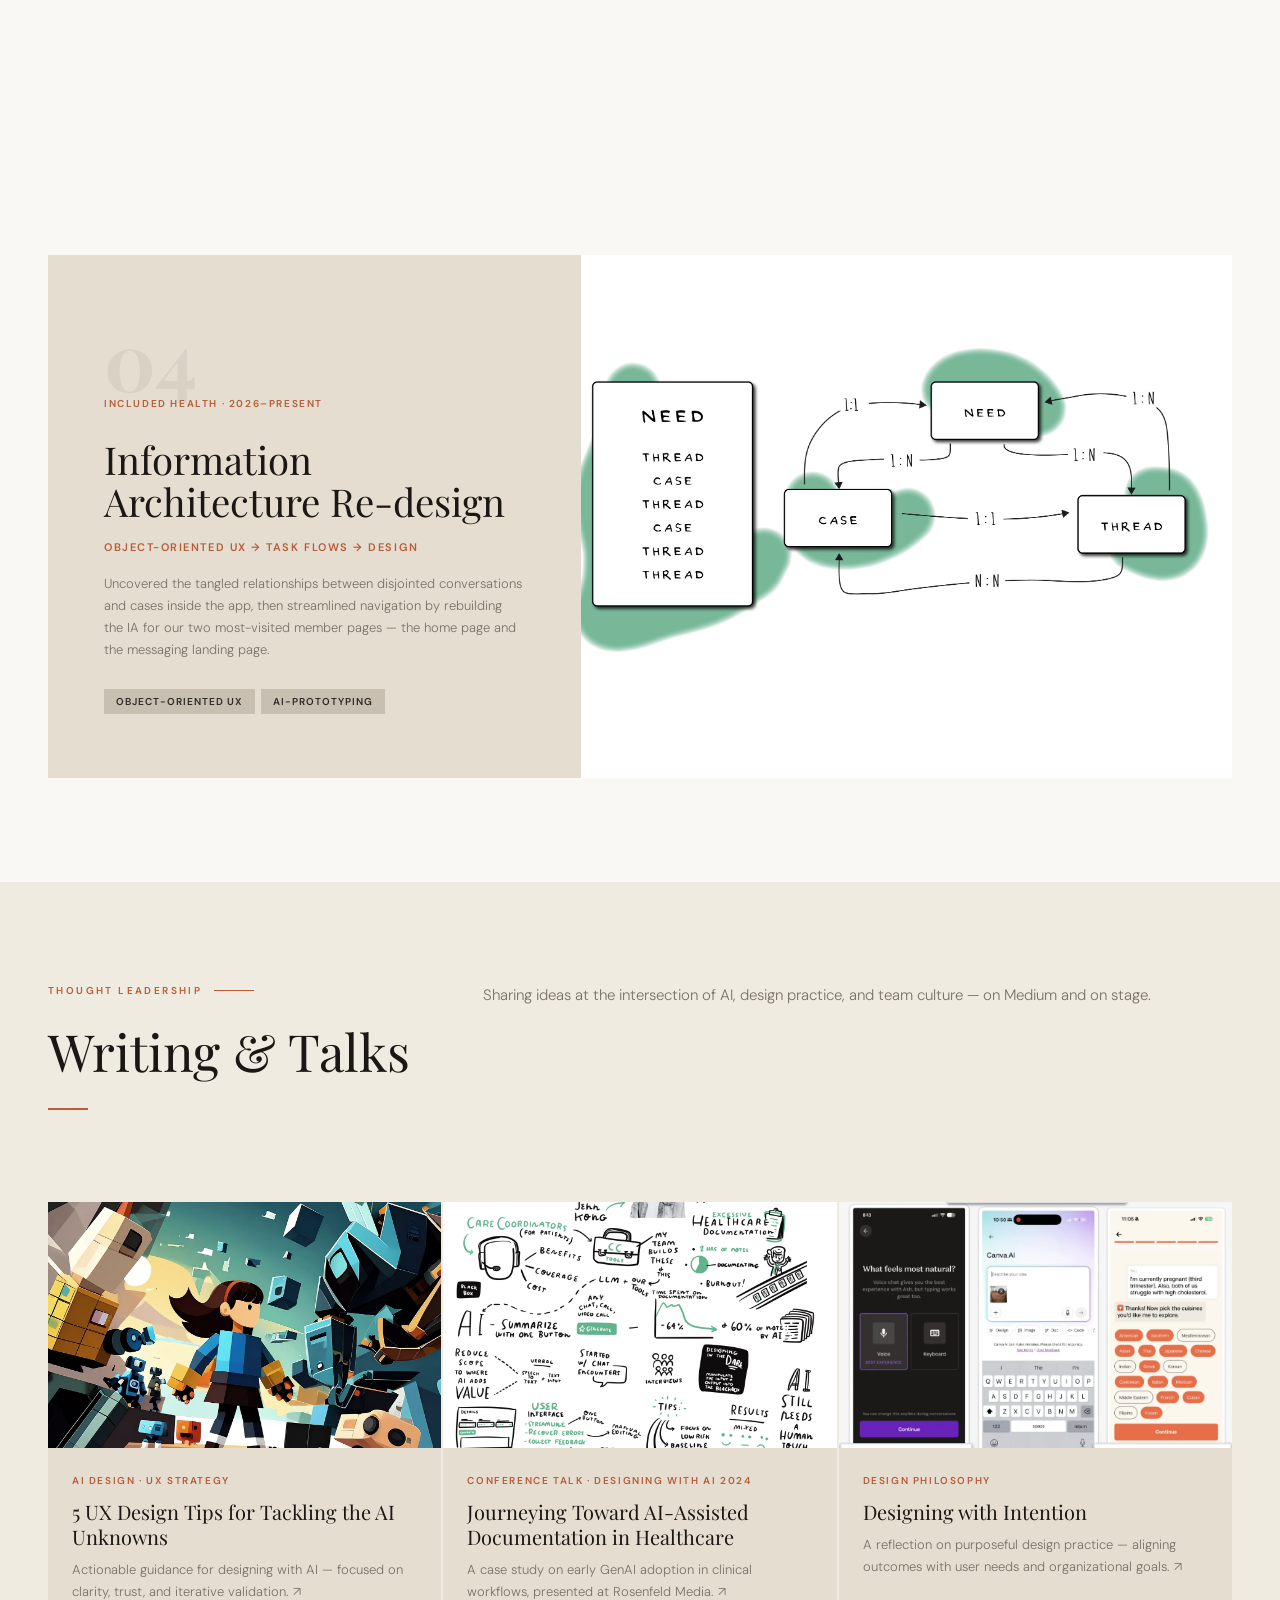
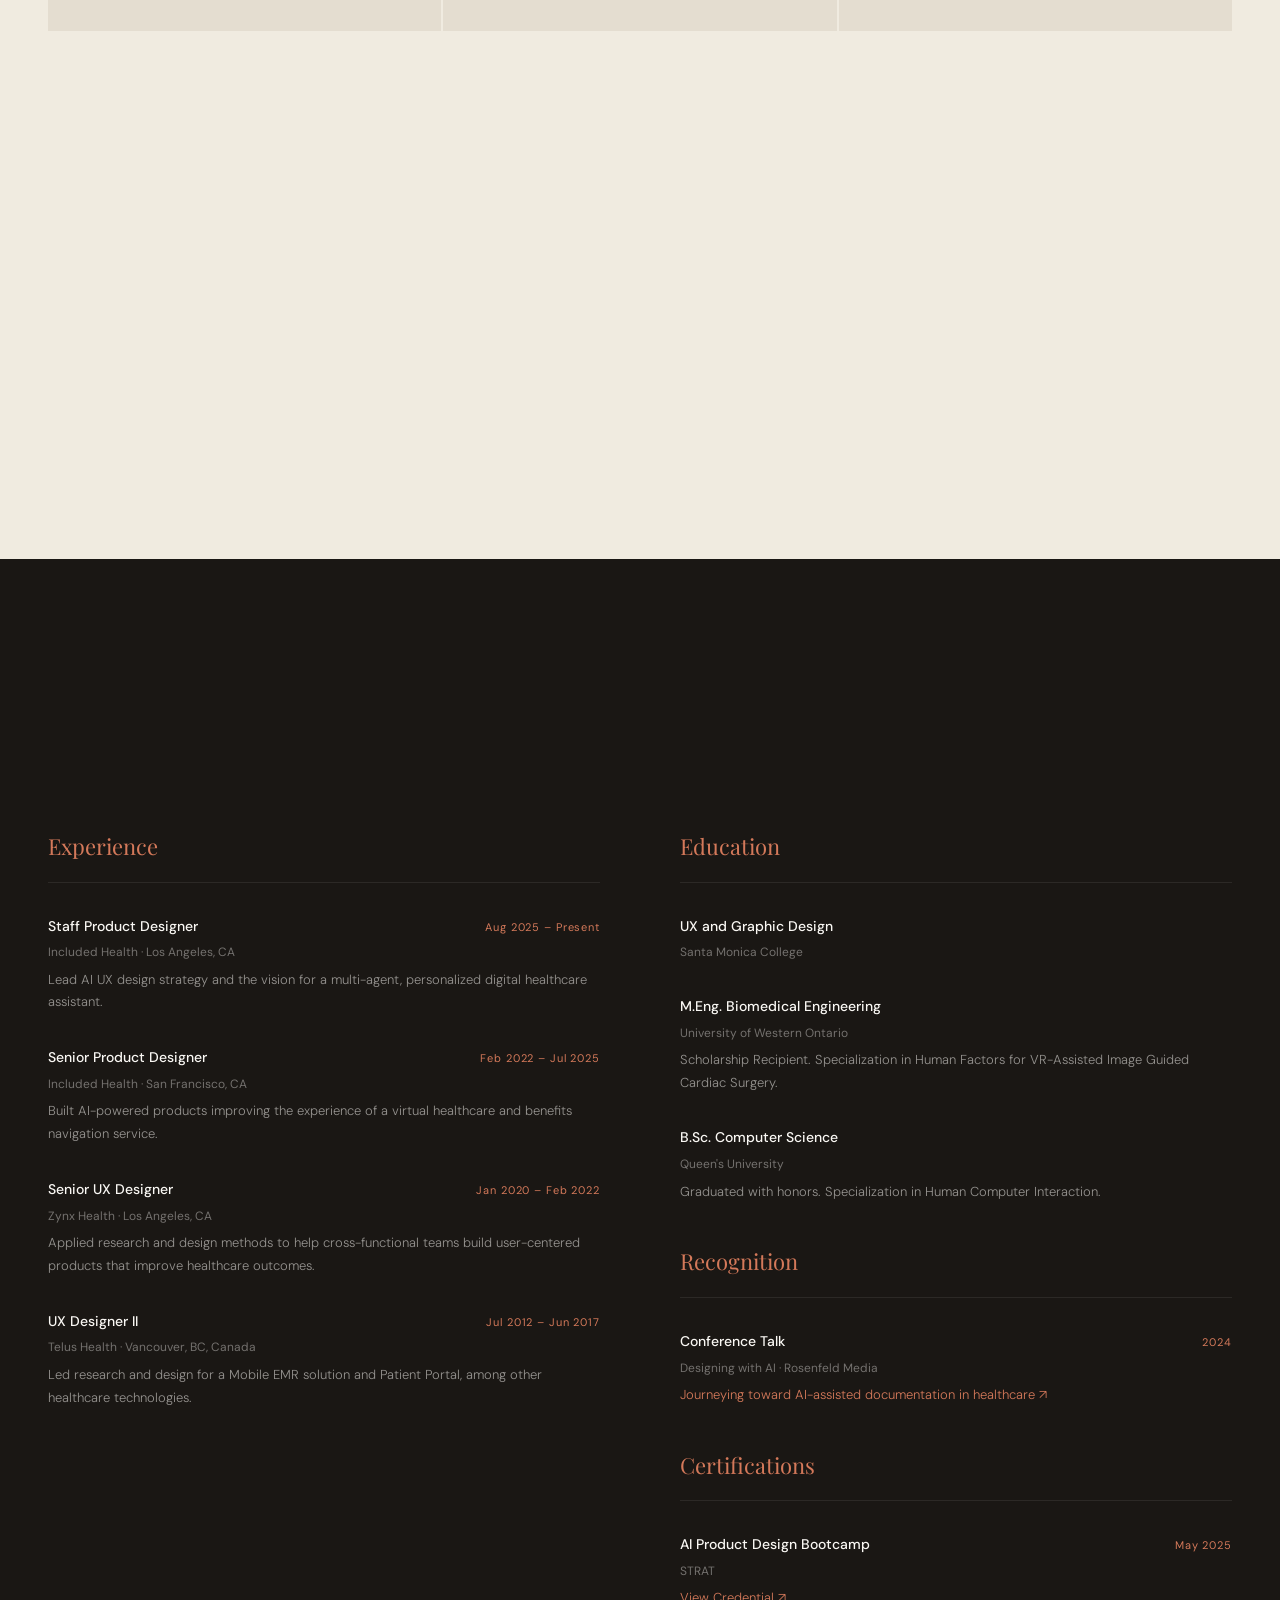
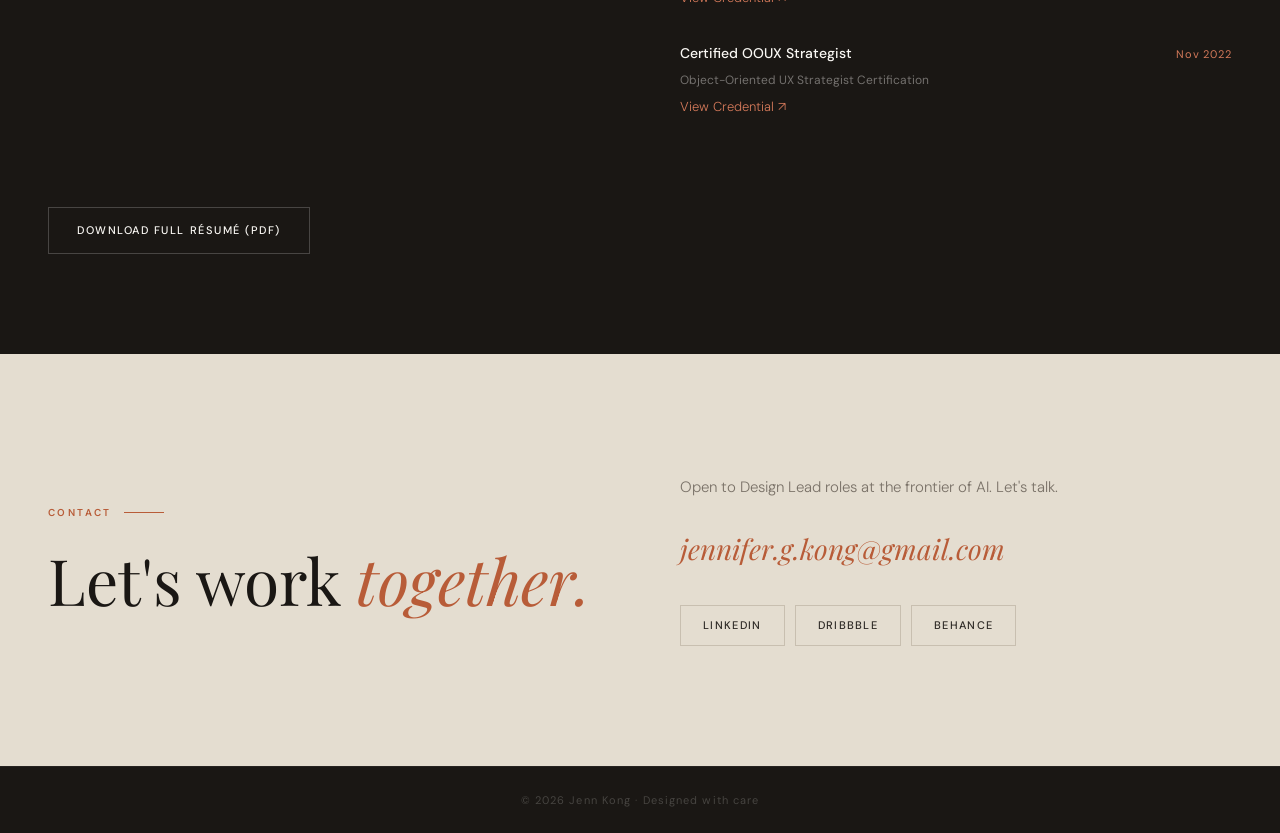
==== commit d55832c9: "Add Design Systems case study; reorder home page cards" ====
--- a/index.html
+++ b/index.html
@@ -449,9 +449,9 @@
         <a href="#dot-platform" class="skill-chip">Multi-agent orchestration</a>
         <a href="#dot-platform" class="skill-chip">Brand identity</a>
         <a href="#ai-design-culture" class="skill-chip">Mentorship</a>
-        <a href="#ai-design-culture" class="skill-chip">Design systems</a>
+        <a href="#design-systems" class="skill-chip">Design systems</a>
         <a href="#ai-design-culture" class="skill-chip">Design frameworks</a>
-        <a href="#ia-redesign" class="skill-chip">AI-prototyping</a>
+        <a href="#design-systems" class="skill-chip">AI-prototyping</a>
       </div>
     </div>
   </section>
@@ -505,12 +505,30 @@
       </div>
     </a>
 
-    <a href="case-studies/InformationArchitecture.html" id="ia-redesign" class="featured-card reveal">
+    <a href="case-studies/DesignSystems.html" id="design-systems" class="featured-card reveal">
+      <div class="featured-card-img">
+        <img src="images/design-systems.png" alt="Agent-assisted Design Systems — component library sketch" class="project-img" />
+      </div>
+      <div class="featured-card-info">
+        <div class="featured-card-num">03</div>
+        <div class="project-category">Included Health · Web, iOS &amp; Android</div>
+        <div class="featured-card-title">Agent-assisted Design Systems</div>
+        <p class="featured-card-subtitle">Library → Prompt-to-Prototype → Cross-platform</p>
+        <p class="project-desc">Organized tokens and components into a library people and agents can both use, enabled prompt-built prototypes with real components, and brought web, iOS and Android to 100% accessibility compliance.</p>
+        <div class="featured-card-tags">
+          <span class="featured-tag">Design systems</span>
+          <span class="featured-tag">AI-prototyping</span>
+          <span class="featured-tag">Accessibility</span>
+        </div>
+      </div>
+    </a>
+
+    <a href="case-studies/InformationArchitecture.html" id="ia-redesign" class="featured-card featured-card-reverse reveal">
       <div class="featured-card-img">
         <img src="images/ia-ooux-sketch.png" alt="Information Architecture Re-design — object-oriented UX sketch" class="project-img" />
       </div>
       <div class="featured-card-info">
-        <div class="featured-card-num">03</div>
+        <div class="featured-card-num">04</div>
         <div class="project-category">Included Health · 2026–Present</div>
         <div class="featured-card-title">Information Architecture Re-design</div>
         <p class="featured-card-subtitle">Object-oriented UX → Task flows → Design</p>
